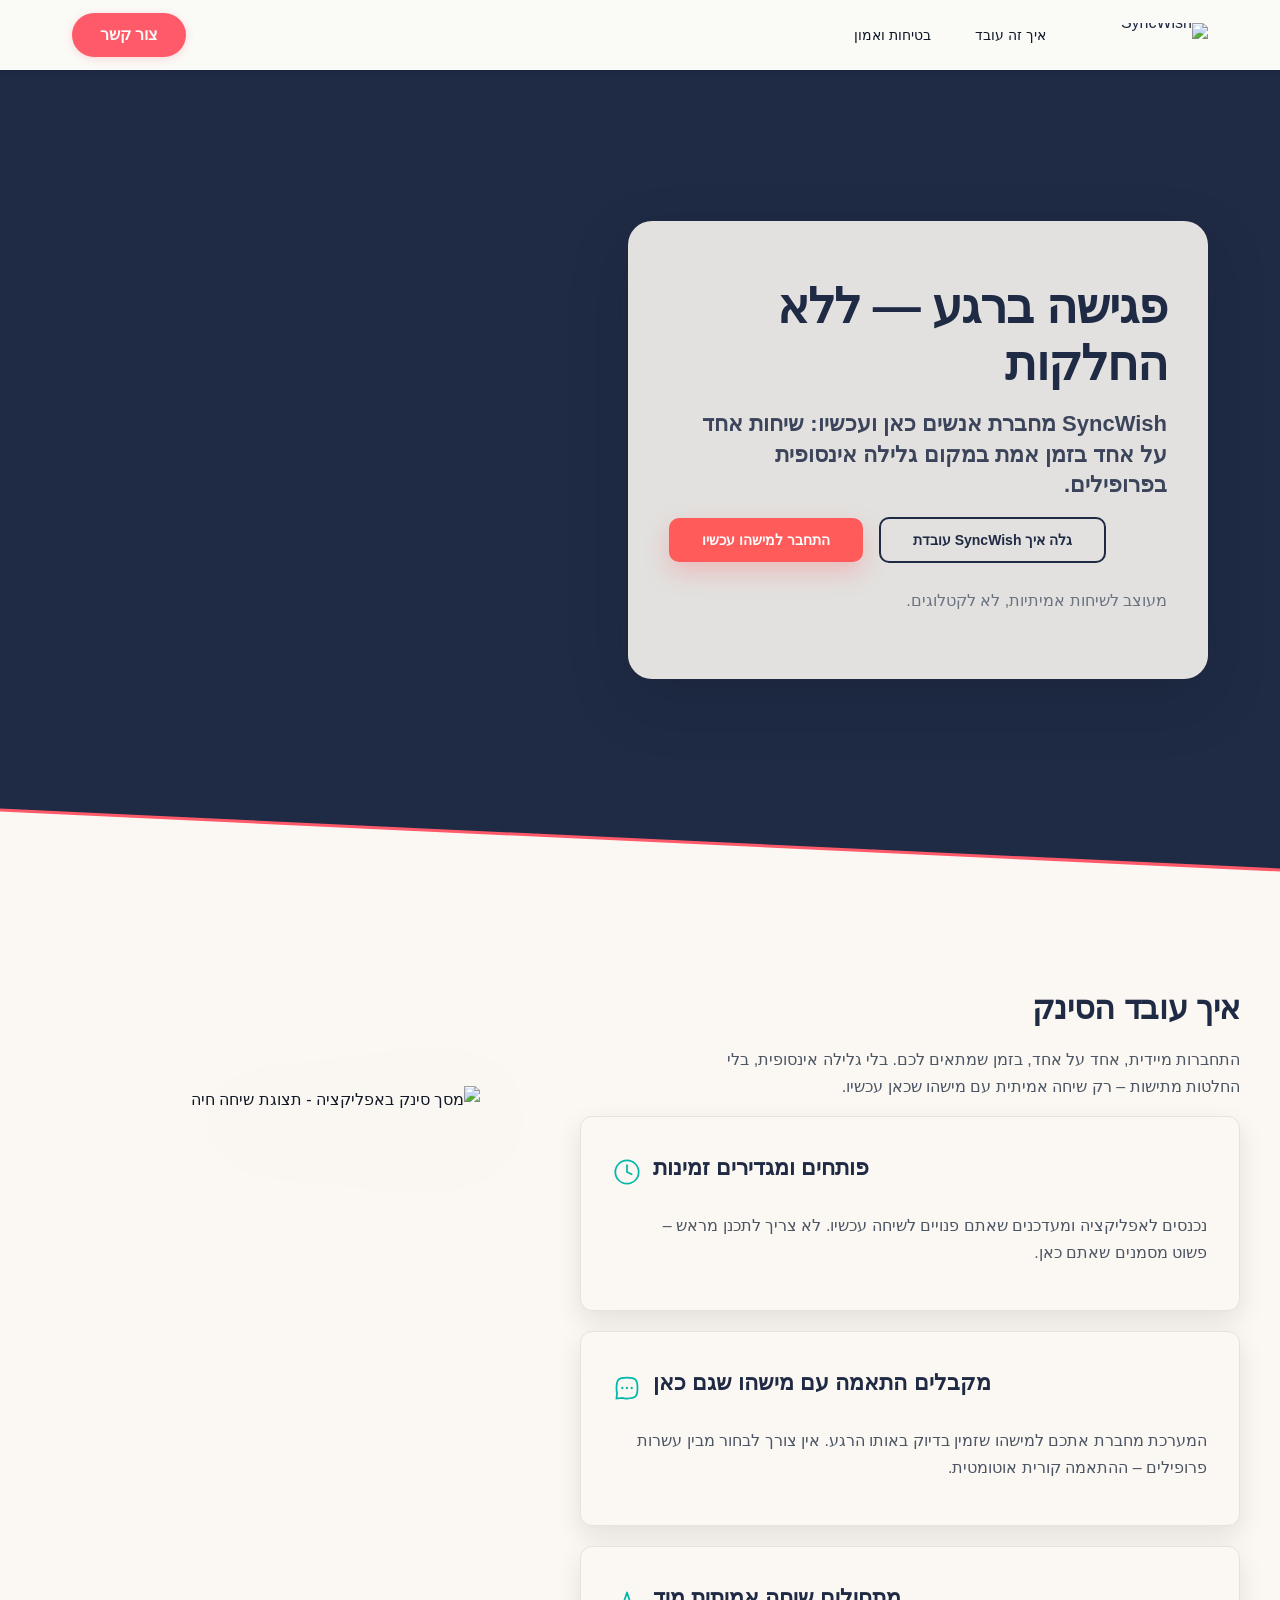
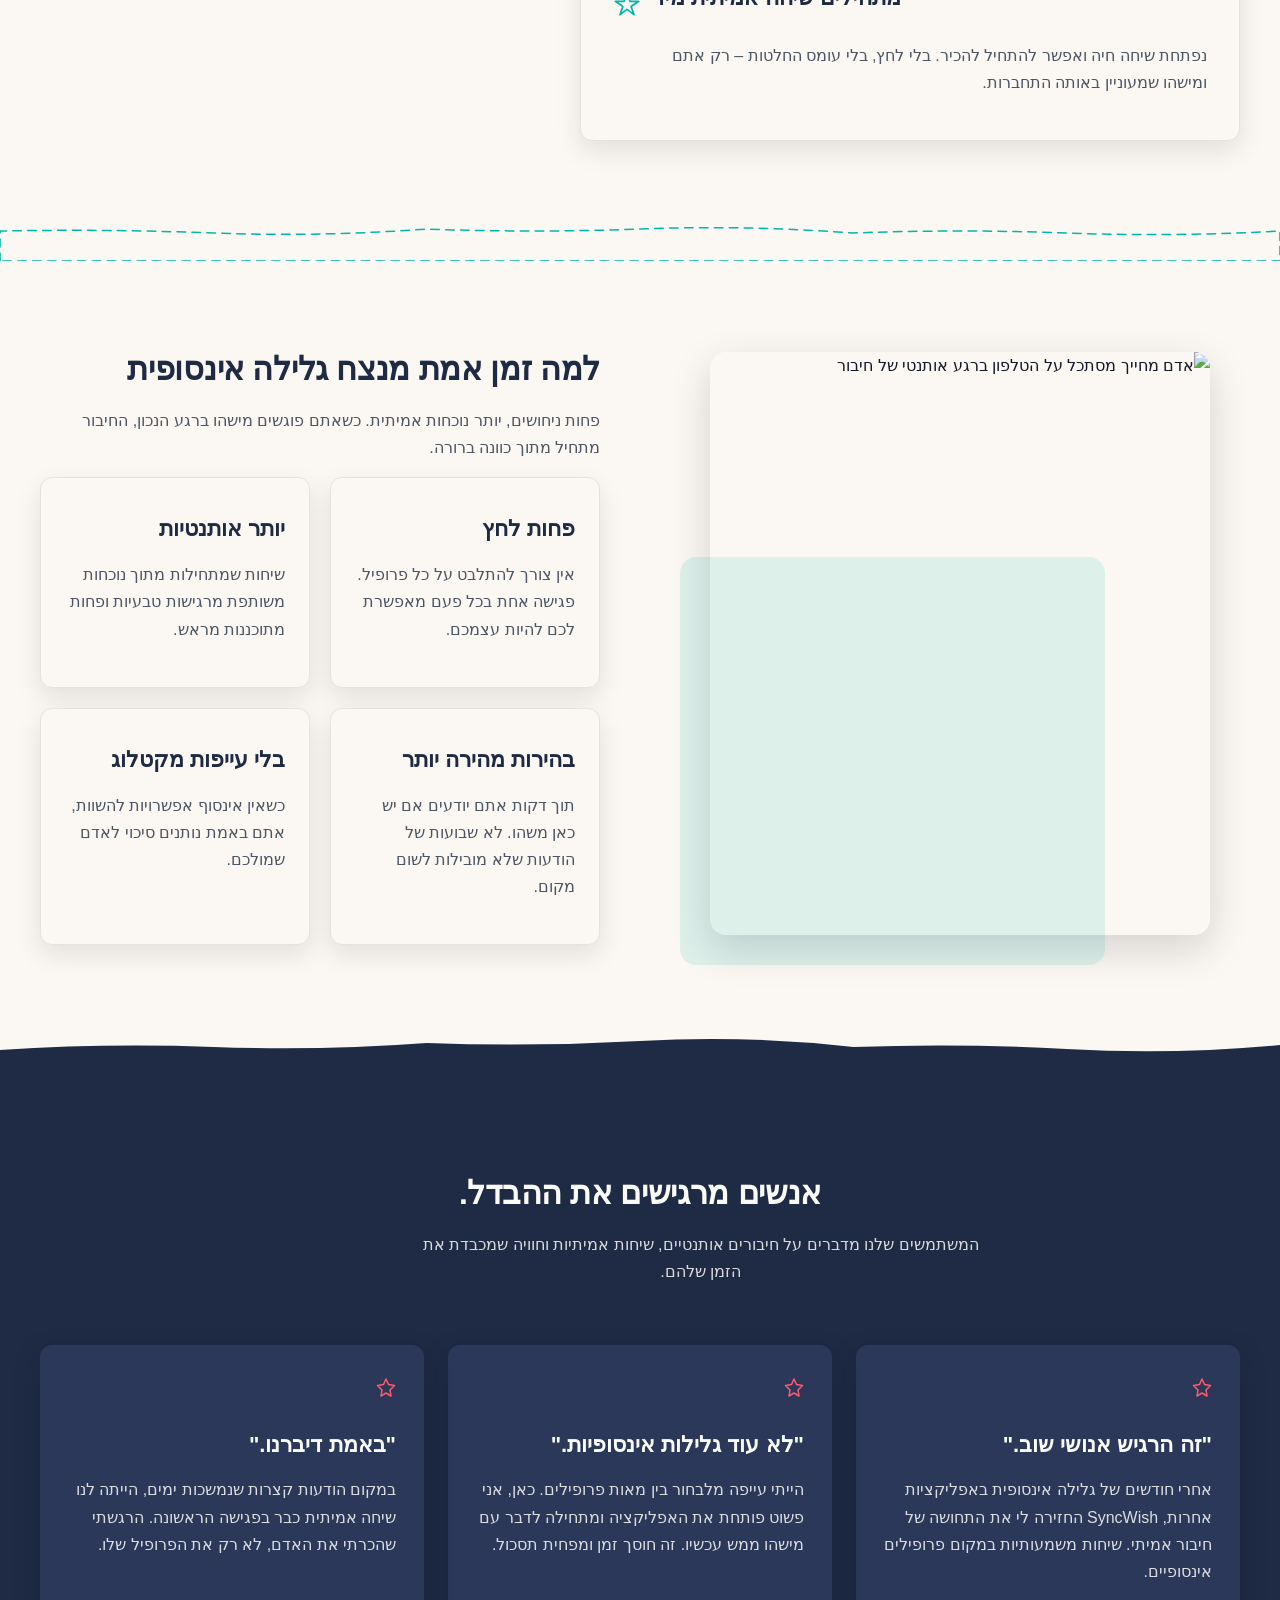
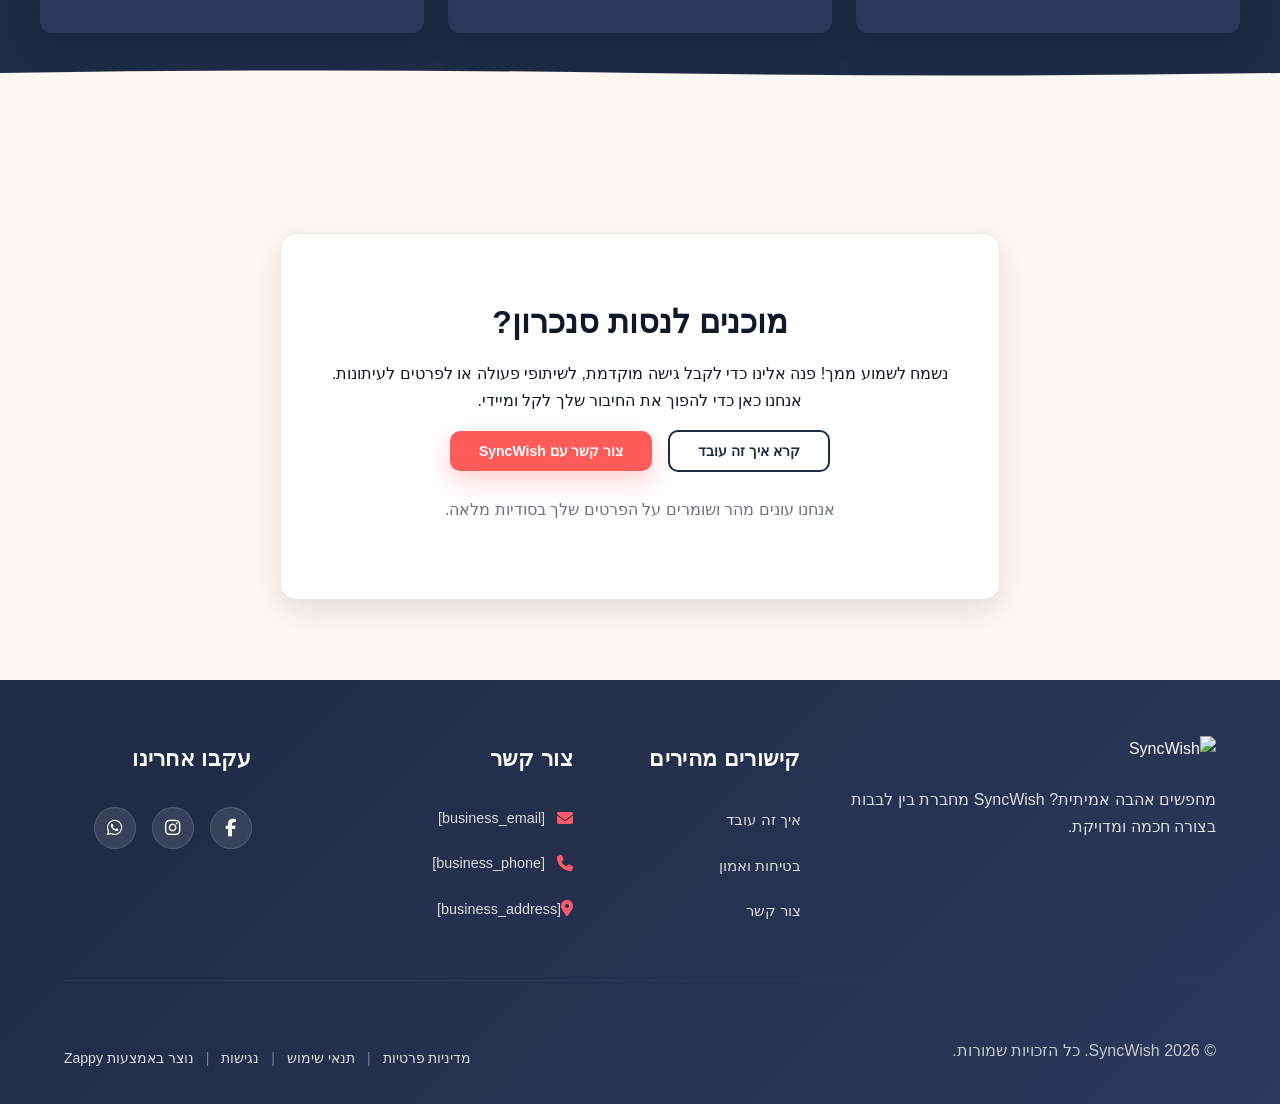
==== public/index.html @ a9da82d5 "Background sync: Progressive GitHub Sync" ====
<!doctype html><html dir="rtl" lang="he"><head><meta charset="UTF-8"><meta content="width=device-width,initial-scale=1" name="viewport"><meta content="index, follow" name="robots"><title>אפליקציית הכרויות לגרושים בישראל — SyncWish</title><meta content="הכרויות אמיתיות בזמן אמת לגרושים והורים יחידניים. התאמות מיידיות ללא גלילה אינסופית. התחילו מסע היכרויות חדש עם SyncWish היום!" name="description"><meta content="אפליקציית הכרויות לגרושים בישראל, הורים יחידניים הכרויות אונליין, אפליקציית היכרויות התאמות בזמן אמת, SyncWish אפליקציה, היכרויות אמיתיות" name="keywords"><script>!function(){"use strict";var t="945e2059-5638-4a60-8b3e-e7f4015b187a",e="https://api.zappy5.com/api/analytics/track",a=18e5,n=2592e6,o=!0,i=!0,r=!0;var s=function(){var e="zappy_visitor_"+t,a=null;try{if(a=localStorage.getItem(e)){var o=JSON.parse(a),i=Date.now();if(i-o.created<n)return o.lastSeen=i,localStorage.setItem(e,JSON.stringify(o)),o.id}}catch(t){console.warn("Zappy Analytics: LocalStorage not available")}var r="zv_"+Date.now()+"_"+Math.random().toString(36).substr(2,9);try{localStorage.setItem(e,JSON.stringify({id:r,created:Date.now(),lastSeen:Date.now()}))}catch(t){}return r}(),c=function(){var e="zappy_session_"+t,n=null;try{if(n=sessionStorage.getItem(e)){var o=JSON.parse(n),i=Date.now();if(i-o.timestamp<a)return o.timestamp=i,sessionStorage.setItem(e,JSON.stringify(o)),o.id}}catch(t){console.warn("Zappy Analytics: SessionStorage not available")}var r="zs_"+Date.now()+"_"+Math.random().toString(36).substr(2,9);try{sessionStorage.setItem(e,JSON.stringify({id:r,timestamp:Date.now()}))}catch(t){}return r}();function l(a,n){n=n||{};var o={website_id:t,event_type:a,page_path:window.location.pathname,referrer:document.referrer||"direct",visitor_id:s,session_id:c,metadata:n};if(navigator.sendBeacon){var i=new Blob([JSON.stringify(o)],{type:"application/json"});navigator.sendBeacon(e,i)}else fetch(e,{method:"POST",headers:{"Content-Type":"application/json"},body:JSON.stringify(o),keepalive:!0}).catch(function(t){console.warn("Zappy Analytics: Failed to track event",t)})}o&&l("pageview",{title:document.title,url:window.location.href}),i&&document.addEventListener("click",function(t){var e=t.target;if("BUTTON"===e.tagName||e.closest("button")){var a="BUTTON"===e.tagName?e:e.closest("button");l("click",{element:"button",text:a.textContent.trim().substring(0,100),id:a.id||null,class:a.className||null})}else if("A"===e.tagName||e.closest("a")){var n="A"===e.tagName?e:e.closest("a");l("navigation",{element:"link",text:n.textContent.trim().substring(0,100),href:n.href,external:n.hostname!==window.location.hostname})}},!0),r&&document.addEventListener("submit",function(t){var e=t.target;l("form_submit",{form_id:e.id||null,form_name:e.name||null,form_action:e.action||null,form_method:e.method||"GET"})},!0);var m=Date.now();window.addEventListener("beforeunload",function(){l("page_unload",{time_on_page:Math.floor((Date.now()-m)/1e3),page_path:window.location.pathname})}),window.zappyAnalytics={track:l,getVisitorId:function(){return s},getSessionId:function(){return c}}}()</script><meta content="אפליקציית הכרויות לגרושים בישראל — SyncWish" property="og:title"><meta content="הכרויות אמיתיות בזמן אמת לגרושים והורים יחידניים. התאמות מיידיות ללא גלילה אינסופית. התחילו מסע היכרויות חדש עם SyncWish היום!" property="og:description"><meta content="website" property="og:type"><meta content="he_IL" property="og:locale"><meta content="summary_large_image" name="twitter:card"><meta content="אפליקציית הכרויות לגרושים בישראל — SyncWish" name="twitter:title"><meta content="הכרויות אמיתיות בזמן אמת לגרושים והורים יחידניים. התאמות מיידיות ללא גלילה אינסופית. התחילו מסע היכרויות חדש עם SyncWish היום!" name="twitter:description"><link href="https://cdnjs.cloudflare.com/ajax/libs/font-awesome/6.4.0/css/all.min.css" rel="stylesheet"><link href="/assets/favicon.ico" rel="icon" type="image/x-icon"><link href="/assets/favicon-16x16.png" rel="icon" type="image/png" sizes="16x16"><link href="/assets/favicon-32x32.png" rel="icon" type="image/png" sizes="32x32"><link href="/assets/favicon-48x48.png" rel="icon" type="image/png" sizes="48x48"><link href="/assets/favicon-192x192.png" rel="icon" type="image/png" sizes="192x192"><link href="/assets/favicon-512x512.png" rel="icon" type="image/png" sizes="512x512"><link href="/assets/apple-touch-icon.png" rel="apple-touch-icon"><link href="https://cdn.jsdelivr.net/npm/vanilla-cookieconsent@3/dist/cookieconsent.css" rel="stylesheet"><script src="https://cdn.jsdelivr.net/npm/vanilla-cookieconsent@3/dist/cookieconsent.umd.js"></script><script src="https://cdn.jsdelivr.net/gh/mickidum/acc_toolbar/acctoolbar/acctoolbar.min.js"></script><link href="/styles.css" rel="stylesheet"><style id="zappy-dropdown-submenu-styles">#navMenu li:has(.sub-menu),.nav-menu li:has(.sub-menu),.navbar li:has(.sub-menu),nav li:has(.sub-menu){position:relative}#navMenu .sub-menu,.nav-menu .sub-menu,.navbar .sub-menu,nav .sub-menu{display:block!important;position:absolute!important;top:100%;left:0;min-width:220px;background:#fff;border-radius:8px;box-shadow:0 8px 25px rgba(0,0,0,.15);padding:8px 0;opacity:0;visibility:hidden;transform:translateY(10px);transition:all .3s ease;z-index:1000;list-style:none;pointer-events:none}#navMenu li:hover>.sub-menu,.nav-menu li:hover>.sub-menu,.navbar li:hover>.sub-menu,nav li:hover>.sub-menu{opacity:1!important;visibility:visible!important;transform:translateY(0)!important;pointer-events:auto!important}.sub-menu li{list-style:none;margin:0;padding:0}.sub-menu a{display:block!important;padding:10px 16px!important;color:var(--text-dark,#333)!important;font-weight:500;text-decoration:none;white-space:nowrap;transition:background-color .2s}.sub-menu a:hover{background-color:#f5f5f5}[dir=rtl] .nav-menu .sub-menu,[dir=rtl] .navbar .sub-menu,[dir=rtl] nav .sub-menu,html[lang=ar] .nav-menu .sub-menu,html[lang=ar] .navbar .sub-menu,html[lang=ar] nav .sub-menu,html[lang=he] .nav-menu .sub-menu,html[lang=he] .navbar .sub-menu,html[lang=he] nav .sub-menu{left:auto!important;right:0!important}.sub-menu:empty,.sub-menu:not(:has(li)),.sub-menu:not(:has(li:not(.zappy-hidden-menu-item))){display:none!important;opacity:0!important;visibility:hidden!important;pointer-events:none!important}li:has(.menu-group-title):hover>.sub-menu{opacity:1!important;visibility:visible!important;transform:translateY(0)!important;pointer-events:auto!important}#navMenu>li>.menu-group-title,.nav-menu>li>.menu-group-title{display:inline-block;padding:.5rem 1rem;cursor:default;user-select:none}@media (max-width:768px){#navMenu .sub-menu,.nav-menu .sub-menu,.navbar .sub-menu,nav .sub-menu{position:static!important;transform:none!important;box-shadow:none!important;background:0 0!important;max-height:0;overflow:hidden;opacity:0;visibility:hidden;transition:max-height .3s ease,opacity .3s ease;padding:0!important;border-radius:0!important}.sub-menu.mobile-expanded{max-height:500px!important;opacity:1!important;visibility:visible!important;padding:8px 0 8px 16px!important}[dir=rtl] .sub-menu.mobile-expanded,html[lang=he] .sub-menu.mobile-expanded{padding:8px 16px 8px 0!important}#navMenu li:hover>.sub-menu,.nav-menu li:hover>.sub-menu,.navbar li:hover>.sub-menu,nav li:hover>.sub-menu{opacity:0;visibility:hidden;pointer-events:none}#navMenu li>.sub-menu.mobile-expanded,.nav-menu li>.sub-menu.mobile-expanded,.navbar li>.sub-menu.mobile-expanded,nav li>.sub-menu.mobile-expanded{opacity:1!important;visibility:visible!important;pointer-events:auto!important}#navMenu li:has(.sub-menu),.nav-menu li:has(.sub-menu),.navbar li:has(.sub-menu),nav li:has(.sub-menu){display:flex!important;flex-wrap:wrap!important;align-items:center!important;position:relative!important;min-height:44px!important}#navMenu li:has(.sub-menu)>a,.nav-menu li:has(.sub-menu)>a,.navbar li:has(.sub-menu)>a,nav li:has(.sub-menu)>a{flex:1!important;min-width:0!important}#navMenu li:has(.sub-menu)>.menu-group-title,.nav-menu li:has(.sub-menu)>.menu-group-title,.navbar li:has(.sub-menu)>.menu-group-title,nav li:has(.sub-menu)>.menu-group-title{flex:1!important;min-width:0!important;padding:0!important;line-height:inherit!important}#navMenu li:has(.sub-menu)>.sub-menu,.nav-menu li:has(.sub-menu)>.sub-menu,.navbar li:has(.sub-menu)>.sub-menu,nav li:has(.sub-menu)>.sub-menu{flex-basis:100%!important;width:100%!important}#navMenu li:has(.sub-menu)>a [class*=arrow],#navMenu li:has(.sub-menu)>a [class*=chevron],.nav-menu li:has(.sub-menu)>a .fa-angle-down,.nav-menu li:has(.sub-menu)>a .fa-chevron-down,.nav-menu li:has(.sub-menu)>a [class*=arrow],.nav-menu li:has(.sub-menu)>a [class*=chevron],nav li:has(.sub-menu)>a [class*=arrow],nav li:has(.sub-menu)>a [class*=chevron]{display:none!important;visibility:hidden!important}.mobile-submenu-toggle{display:flex!important;align-items:center!important;justify-content:center!important;width:44px!important;height:auto!important;background:0 0!important;border:none!important;cursor:pointer!important;color:var(--text-dark)!important;position:static!important;flex-shrink:0!important;align-self:stretch!important;z-index:2!important;padding:0!important;margin:0!important}.mobile-submenu-toggle::after{content:''!important;width:0!important;height:0!important;border-left:6px solid transparent!important;border-right:6px solid transparent!important;border-top:7px solid currentColor!important;transition:transform .3s ease!important}.mobile-submenu-toggle.expanded::after{transform:rotate(180deg)!important}.sub-menu a{padding:10px 0!important;display:block!important;color:var(--text-dark)!important}.navbar .sub-menu li a,.zappy-products-dropdown .sub-menu a,nav.navbar .sub-menu li a{color:var(--text-dark)!important}}@media (min-width:769px){.mobile-submenu-toggle{display:none!important}}</style><style id="mobile-lang-menu-deployed-css">@media (max-width:768px){.lang-switcher,.nav-container .lang-switcher,.nav-cta-container .lang-switcher,.nav-ecommerce-icons .lang-switcher,.nav-icons-left .lang-switcher,.navbar .lang-switcher,.navbar .nav-cta-container .lang-switcher{display:none!important}.mobile-lang-menu{width:100%;border-top:1px solid rgba(128,128,128,.2);padding:8px 0 0 0;margin-top:8px}.mobile-lang-toggle{display:flex!important;align-items:center;justify-content:space-between;width:100%;padding:12px 16px;background:0 0;border:none;cursor:pointer;font-size:15px;color:inherit;font-family:inherit}.mobile-lang-toggle::after{content:'';display:inline-block;width:8px;height:8px;border-right:2px solid currentColor;border-bottom:2px solid currentColor;transform:rotate(45deg);transition:transform .3s ease;margin-left:8px}.mobile-lang-toggle.expanded::after{transform:rotate(-135deg)}.mobile-lang-options{max-height:0;overflow:hidden;transition:max-height .3s ease}.mobile-lang-options.expanded{max-height:300px}.mobile-lang-option{display:flex!important;align-items:center;gap:10px;padding:10px 24px;text-decoration:none;color:inherit;font-size:14px;font-family:inherit}.mobile-lang-option:hover{background:rgba(128,128,128,.1)}.mobile-lang-option.active{font-weight:600;opacity:.7;pointer-events:none}.mobile-lang-option img{width:20px;height:20px;border-radius:50%}}@media (min-width:769px){.mobile-lang-menu{display:none!important}}</style><style id="zappy-widget-visibility">#mic-access-tool-box,#mic-access-tool-general-button,#mic-init-access-tool #mic-access-tool-box,#mic-init-access-tool #mic-access-tool-general-button,#mic-init-access-tool .mic-access-tool-general-button,._access-icon,._access-menu,.mic-access-tool-box,.mic-access-tool-general-button,div[id*=mic-access-tool-box]{display:none!important;visibility:hidden!important;opacity:0!important;pointer-events:none!important}</style></head><body><nav class="navbar" dir="rtl"><button aria-label="Menu" class="mobile-toggle" id="mobileToggle"><svg viewbox="0 0 24 24" fill="none" height="24" width="24" class="hamburger-icon"><path d="M3 12h18M3 6h18M3 18h18" stroke="currentColor" stroke-width="2" stroke-linecap="round"></path></svg><svg viewbox="0 0 24 24" fill="none" height="24" width="24" class="close-icon" style="display:none"><path d="M18 6L6 18M6 6l12 12" stroke="currentColor" stroke-width="2" stroke-linecap="round"></path></svg></button><button aria-label="Call" class="phone-header-btn" data-phone="[business_phone]"><svg viewbox="0 0 24 24" fill="currentColor" height="20" width="20"><path d="M22 16.92v3a2 2 0 0 1-2.18 2 19.79 19.79 0 0 1-8.63-3.07 19.5 19.5 0 0 1-6-6 19.79 19.79 0 0 1-3.07-8.67A2 2 0 0 1 4.11 2h3a2 2 0 0 1 2 1.72 12.84 12.84 0 0 0 .7 2.81 2 2 0 0 1-.45 2.11L8.09 9.91a16 16 0 0 0 6 6l1.27-1.27a2 2 0 0 1 2.11-.45 12.84 12.84 0 0 0 2.81.7A2 2 0 0 1 22 16.92z"></path></svg></button><div class="nav-container"><div class="nav-right-group"><div class="nav-brand"><a href="/" class="logo-link"><img alt="SyncWish" src="/assets/business-logo.webp" class="logo"></a></div><ul class="nav-menu" id="navMenu"><li><a href="/how-it-works">איך זה עובד</a></li><li><a href="/safety">בטיחות ואמון</a></li></ul></div><div class="nav-cta-container"><a href="/contact" class="nav-cta-btn">צור קשר</a></div></div></nav><script>window.addEventListener("load",function(){const e=document.querySelector(".navbar, nav, header");if(!e)return void console.log("[Navbar] Navbar element not found");let t=document.getElementById("mobileToggle")||document.querySelector(".mobile-toggle")||document.querySelector(".hamburger")||document.querySelector(".hamburger-menu")||document.querySelector(".menu-toggle")||document.querySelector(".burger-menu")||document.querySelector('[aria-label="Menu"]')||document.querySelector('[aria-label="תפריט"]');const o=document.querySelector(".phone-header-btn"),n=window.getComputedStyle(e);let r=n.backgroundColor;if(console.log("[Navbar] Initial navbar background:",r),"transparent"===r||"rgba(0, 0, 0, 0)"===r||r.startsWith("rgba")&&r.includes(", 0)")){const e=n.backgroundImage;if(e&&"none"!==e)console.log("[Navbar] Navbar has background image/gradient, using dark text"),r="rgb(240, 240, 240)";else{const e=window.getComputedStyle(document.body).backgroundColor;console.log("[Navbar] Navbar transparent, using body background:",e),r=e}}const i=r.match(/\d+/g);if(i&&i.length>=3){const e=(.299*parseInt(i[0])+.587*parseInt(i[1])+.114*parseInt(i[2]))/255;console.log("[Navbar] Mobile button colors preserved from Claude CSS (luminance:",e.toFixed(2)+")");const n=document.createElement("style");n.id="zappy-mobile-nav-fix";document.documentElement.lang;document.documentElement.dir,n.textContent='\n        /* Hide mobile buttons on desktop, show only on mobile */\n        @media (min-width: 769px) {\n          .mobile-toggle,\n          .phone-header-btn {\n            display: none !important;\n          }\n        }\n        \n        /* Show and position mobile buttons correctly on mobile */\n        @media (max-width: 768px) {\n          .mobile-toggle,\n          .phone-header-btn {\n            position: absolute !important;\n            top: 50% !important;\n            transform: translateY(-50%) !important;\n            z-index: 1001 !important;\n            display: flex !important;\n            align-items: center !important;\n            justify-content: center !important;\n            width: 36px !important;\n            height: 36px !important;\n            border-radius: 50% !important;\n            border: none !important;\n            cursor: pointer !important;\n            padding: 6px !important;\n            background: none !important;\n            color: var(--nav-text, var(--text-dark)) !important;\n          }\n          \n          /* LTR positioning (default): hamburger LEFT, phone RIGHT */\n          html:not([dir="rtl"]):not([lang="he"]):not([lang="ar"]) .mobile-toggle,\n          html[dir="ltr"] .mobile-toggle {\n            left: 12px !important;\n            right: auto !important;\n          }\n          html:not([dir="rtl"]):not([lang="he"]):not([lang="ar"]) .phone-header-btn,\n          html[dir="ltr"] .phone-header-btn {\n            right: 12px !important;\n            left: auto !important;\n          }\n          \n          /* RTL positioning: hamburger RIGHT, phone LEFT */\n          html[dir="rtl"] .mobile-toggle,\n          html[lang="he"] .mobile-toggle,\n          html[lang="ar"] .mobile-toggle {\n            right: 12px !important;\n            left: auto !important;\n          }\n          html[dir="rtl"] .phone-header-btn,\n          html[lang="he"] .phone-header-btn,\n          html[lang="ar"] .phone-header-btn {\n            left: 12px !important;\n            right: auto !important;\n          }\n          \n          /* CRITICAL: Ensure nav-container has min-height on mobile */\n          /* All children are positioned absolutely/fixed on mobile, so height:auto collapses to 0 */\n          .nav-container {\n            min-height: 70px !important;\n            position: relative !important;\n          }\n          \n          /* Ensure SVG icons are properly sized and inherit color */\n          .mobile-toggle svg,\n          .phone-header-btn svg {\n            width: 24px !important;\n            height: 24px !important;\n            /* Don\'t force display - let JavaScript control hamburger/close toggle */\n          }\n          \n          /* Reset nav-cta-container on mobile - remove desktop box-shadow/padding */\n          /* that creates a visible ghost box when CTA button is hidden */\n          .nav-cta-container {\n            box-shadow: none !important;\n            padding: 0 !important;\n          }\n          \n          /* Hide nav-cta-container entirely on mobile when there\'s no lang-switcher */\n          /* (only the CTA button is inside, and it\'s hidden on mobile) */\n          .nav-cta-container:not(:has(.lang-switcher)) {\n            display: none !important;\n          }\n          \n          /* CRITICAL: Prevent hero image fade gradient from bleeding over headline text */\n          /* The .image-fade-gradient has bottom: -30px (extends below parent) */\n          /* On mobile stacked layout, this overlaps the h1 text below the image */\n          .hero-image-column {\n            overflow: hidden !important;\n          }\n          .image-fade-gradient {\n            bottom: 0 !important;\n          }\n          \n          /* Hide desktop language switcher on mobile - hamburger menu handles it */\n          /* High specificity to override stored CSS */\n          .lang-switcher,\n          .nav-cta-container .lang-switcher,\n          .nav-container .lang-switcher,\n          .navbar .lang-switcher,\n          .navbar .nav-cta-container .lang-switcher {\n            display: none !important;\n          }\n        }\n      ';const r=document.getElementById("zappy-mobile-nav-fix");r&&r.remove(),document.head.appendChild(n),console.log("[Navbar] Critical CSS injected for mobile nav positioning");const l=window.innerWidth<=768;if(t){const e=t.querySelector(".hamburger-icon"),o=t.querySelector(".close-icon");e&&(e.style.setProperty("width","24px","important"),e.style.setProperty("height","24px","important"),e.style.setProperty("display","block","important")),o&&(o.style.setProperty("width","24px","important"),o.style.setProperty("height","24px","important"),o.style.setProperty("display","none","important")),l?(t.style.setProperty("position","absolute","important"),t.style.setProperty("top","50%","important"),t.style.setProperty("transform","translateY(-50%)","important"),t.style.setProperty("z-index","1001","important"),t.style.removeProperty("left"),t.style.removeProperty("right"),console.log("[Navbar] Mobile toggle positioning applied (mobile viewport)")):(t.style.removeProperty("position"),t.style.removeProperty("top"),t.style.removeProperty("transform"),t.style.removeProperty("z-index"),t.style.removeProperty("left"),t.style.removeProperty("right"),console.log("[Navbar] Desktop viewport - cleared mobile toggle inline positioning"))}if(o){const e=o.querySelector("svg");e&&(e.style.width="24px",e.style.height="24px",e.setAttribute("width","24"),e.setAttribute("height","24")),l?(o.style.setProperty("position","absolute","important"),o.style.setProperty("top","50%","important"),o.style.setProperty("transform","translateY(-50%)","important"),o.style.setProperty("z-index","1001","important"),o.style.removeProperty("left"),o.style.removeProperty("right"),console.log("[Navbar] Phone button positioning applied (mobile viewport)")):(o.style.removeProperty("position"),o.style.removeProperty("top"),o.style.removeProperty("transform"),o.style.removeProperty("z-index"),o.style.removeProperty("left"),o.style.removeProperty("right"),console.log("[Navbar] Desktop viewport - cleared phone button inline positioning"))}}else console.log("[Navbar] Could not parse background color:",r);t=document.getElementById("mobileToggle")||document.querySelector(".mobile-toggle")||document.querySelector(".hamburger")||document.querySelector(".hamburger-menu")||document.querySelector(".menu-toggle")||document.querySelector(".burger-menu")||document.querySelector('[aria-label="Menu"]')||document.querySelector('[aria-label="תפריט"]');const l=document.getElementById("navMenu")||document.querySelector(".nav-menu")||document.querySelector(".nav-links")||document.querySelector("nav ul:not(.submenu)");if(!t||!l)return void console.log("[Navbar] Mobile toggle or menu not found:",{toggle:!!t,menu:!!l});l.id||(l.id="navMenu"),console.log("[Navbar] Initializing mobile menu...");const a=t.cloneNode(!0);t.parentNode.replaceChild(a,t),a.addEventListener("click",function(e){e.preventDefault(),e.stopPropagation();const t=this.querySelector(".hamburger-icon"),o=this.querySelector(".close-icon");l.classList.contains("active")?(l.classList.remove("active"),t&&t.style.setProperty("display","block","important"),o&&o.style.setProperty("display","none","important"),document.body.style.overflow="",console.log("[Navbar] Menu closed")):(l.classList.add("active"),t&&t.style.setProperty("display","none","important"),o&&o.style.setProperty("display","block","important"),document.body.style.overflow="hidden",console.log("[Navbar] Menu opened"))}),l.querySelectorAll("a").forEach(function(e){e.addEventListener("click",function(){if("#"===this.getAttribute("href"))return;const e=a.querySelector(".hamburger-icon"),t=a.querySelector(".close-icon");l.classList.remove("active"),e&&e.style.setProperty("display","block","important"),t&&t.style.setProperty("display","none","important"),document.body.style.overflow="",console.log("[Navbar] Menu closed (link clicked)")})});var s=l.querySelectorAll(".dropdown-toggle");s.forEach(function(e){e.addEventListener("click",function(e){e.preventDefault(),e.stopPropagation();var t=this.closest(".nav-dropdown");t&&(t.parentNode.querySelectorAll(".nav-dropdown.open").forEach(function(e){e!==t&&e.classList.remove("open")}),t.classList.toggle("open"),console.log("[Navbar] Dropdown toggled:",t.classList.contains("open")?"open":"closed"))})}),document.addEventListener("click",function(e){e.target.closest(".nav-dropdown")||document.querySelectorAll(".nav-dropdown.open").forEach(function(e){e.classList.remove("open")})}),console.log("[Navbar] Dropdown handlers initialized for "+s.length+" dropdowns"),o&&o.addEventListener("click",function(){const e=document.querySelectorAll('a[href^="tel:"]'),t=e.length>0?e[0].getAttribute("href").replace("tel:",""):"[business_phone]";window.location.href="tel:"+t,console.log("[Navbar] Phone button clicked")}),console.log("[Navbar] Mobile menu initialized successfully");const p=function(){const e=document.querySelector(".whatsapp-float");e&&(window.innerWidth>=769?(e.style.setProperty("display","none","important"),e.style.setProperty("visibility","hidden","important"),e.style.setProperty("opacity","0","important"),e.style.setProperty("pointer-events","none","important"),console.log("[WhatsApp] Button hidden on desktop")):(e.style.removeProperty("display"),e.style.removeProperty("visibility"),e.style.removeProperty("opacity"),e.style.removeProperty("pointer-events"),console.log("[WhatsApp] Button visible on mobile")))};let c;p(),window.addEventListener("resize",function(){clearTimeout(c),c=setTimeout(p,100)})})</script><main><section class="index-hero-section" data-layout-spec="בית-hero" data-hero-type="fullscreen-card"><img alt="שני אנשים משוחחים בצורה אותנטית" src="/assets/site-index-hero-bg.webp" class="hero-bg-image" data-context="Authentic moment of two people having a genuine, warm conversation in a modern café setting, natural lighting, candid expressions showing real connection and engagement, soft focus background, warm color tones, professional lifestyle photography for a dating app that emphasizes real-time authentic interactions" data-hero-bg="true" data-placeholder="index-hero-bg" height="1080" width="1920"><div class="hero-scrim" aria-hidden="true"></div><div class="hero-content-wrapper"><div class="hero-card"><h1>פגישה ברגע — ללא החלקות</h1><h3>SyncWish מחברת אנשים כאן ועכשיו: שיחות אחד על אחד בזמן אמת במקום גלילה אינסופית בפרופילים.</h3><div class="hero-cta-row"><a href="/contact" class="btn-primary">התחבר למישהו עכשיו</a><a href="/how-it-works" class="btn-secondary">גלה איך SyncWish עובדת</a></div><p class="hero-reassurance">מעוצב לשיחות אמיתיות, לא לקטלוגים.</p></div></div><div class="index-hero-divider-wrapper"><svg viewbox="0 0 1200 120" xmlns="http://www.w3.org/2000/svg" aria-hidden="true" data-no-icon-edit="true" preserveaspectratio="none"><path d="M0,120 L0,30 L1200,90 L1200,120 Z" fill="#FBF7F2"></path><line stroke="#FF5A6A" stroke-linecap="round" stroke-width="3" x1="0" x2="1200" y1="30" y2="90"></line></svg></div></section><section class="index-process-section" data-layout-spec="בית-process"><div class="index-process-container"><div class="index-process-content"><div class="index-process-text-col"><h2>איך עובד הסינק</h2><p class="index-process-intro">התחברות מיידית, אחד על אחד, בזמן שמתאים לכם. בלי גלילה אינסופית, בלי החלטות מתישות – רק שיחה אמיתית עם מישהו שכאן עכשיו.</p><div class="index-process-steps"><div class="index-process-step-card"><div class="index-process-step-header"><svg viewbox="0 0 24 24" xmlns="http://www.w3.org/2000/svg" data-element-type="icon" data-icon-type="svg" fill="none" height="28" width="28" class="index-process-step-icon"><circle cx="12" cy="12" r="10" stroke="currentColor" stroke-width="1.5"></circle><path d="M12 6v6l4 2" stroke="currentColor" stroke-width="1.5" stroke-linecap="round"></path></svg><h3>פותחים ומגדירים זמינות</h3></div><p>נכנסים לאפליקציה ומעדכנים שאתם פנויים לשיחה עכשיו. לא צריך לתכנן מראש – פשוט מסמנים שאתם כאן.</p></div><div class="index-process-step-card"><div class="index-process-step-header"><svg viewbox="0 0 24 24" xmlns="http://www.w3.org/2000/svg" data-element-type="icon" data-icon-type="svg" fill="none" height="28" width="28" class="index-process-step-icon"><path d="M8 12h.01M12 12h.01M16 12h.01" stroke="currentColor" stroke-width="2" stroke-linecap="round"></path><path d="M3 12c0-7.412 1.588-9 9-9s9 1.588 9 9-1.588 9-9 9c-1.933 0-3.291-.193-4.25-.5L3 21l.5-4.75C3.193 15.291 3 13.933 3 12z" stroke="currentColor" stroke-width="1.5"></path></svg><h3>מקבלים התאמה עם מישהו שגם כאן</h3></div><p>המערכת מחברת אתכם למישהו שזמין בדיוק באותו הרגע. אין צורך לבחור מבין עשרות פרופילים – ההתאמה קורית אוטומטית.</p></div><div class="index-process-step-card"><div class="index-process-step-header"><svg viewbox="0 0 24 24" xmlns="http://www.w3.org/2000/svg" data-element-type="icon" data-icon-type="svg" fill="none" height="28" width="28" class="index-process-step-icon"><path d="M12 3l2.5 7.5H22l-6.5 4.5L18 22l-6-4.5L6 22l2.5-7-6.5-4.5h7.5L12 3z" stroke="currentColor" stroke-width="1.5" stroke-linejoin="round"></path></svg><h3>מתחילים שיחה אמיתית מיד</h3></div><p>נפתחת שיחה חיה ואפשר להתחיל להכיר. בלי לחץ, בלי עומס החלטות – רק אתם ומישהו שמעוניין באותה התחברות.</p></div></div></div><div class="index-process-image-col"><img alt="מסך סינק באפליקציה - תצוגת שיחה חיה" src="/assets/site-index-process-device-mockup.webp" data-context="Clean mobile device mockup (iPhone or modern smartphone) displaying a dating app sync screen. The screen shows a single live conversation preview card with a profile photo, name, presence indicator (small teal dot showing online status), and a prominent coral/pink Start now call-to-action button. The UI is minimal and friendly with soft rounded corners, light cream background, and clear typography. The device is shown at a slight angle with subtle shadow, floating on a clean background. Modern, trustworthy, effortless design aesthetic." data-placeholder="index-process-device-mockup" height="600" width="480"></div></div></div><div class="index-process-divider-wrapper"><svg viewbox="0 0 1200 60" xmlns="http://www.w3.org/2000/svg" aria-hidden="true" data-no-icon-edit="true" preserveaspectratio="none"><path d="M0,60 L0,30 Q100,28 200,32 T400,28 Q500,32 600,28 T800,32 Q900,28 1000,32 T1200,30 L1200,60 Z" stroke="var(--secondary)" stroke-width="1.5" stroke-linecap="round" fill="#FBF7F2" stroke-dasharray="8,6"></path></svg></div></section><section class="index-benefits-section" data-layout-spec="בית-benefits"><div class="index-benefits-container"><div class="index-benefits-grid"><div class="index-benefits-imagery"><div class="index-benefits-photo-wrapper"><div class="index-benefits-backplate"></div><img alt="אדם מחייך מסתכל על הטלפון ברגע אותנטי של חיבור" src="/assets/site-index-benefits-image-1.webp" data-context="Natural light portrait of a smiling person in their late 20s or early 30s looking at their phone with genuine happiness and warmth, shallow depth of field, soft natural lighting from window, casual comfortable setting suggesting authentic moment of connection, bright and optimistic mood for dating app" data-placeholder="index-benefits-image-1" height="700" width="600"></div></div><div class="index-benefits-content"><h2>למה זמן אמת מנצח גלילה אינסופית</h2><p class="index-benefits-intro">פחות ניחושים, יותר נוכחות אמיתית. כשאתם פוגשים מישהו ברגע הנכון, החיבור מתחיל מתוך כוונה ברורה.</p><div class="index-benefits-cards"><div class="index-benefits-card"><h3>פחות לחץ</h3><p>אין צורך להתלבט על כל פרופיל. פגישה אחת בכל פעם מאפשרת לכם להיות עצמכם.</p></div><div class="index-benefits-card"><h3>יותר אותנטיות</h3><p>שיחות שמתחילות מתוך נוכחות משותפת מרגישות טבעיות ופחות מתוכננות מראש.</p></div><div class="index-benefits-card"><h3>בהירות מהירה יותר</h3><p>תוך דקות אתם יודעים אם יש כאן משהו. לא שבועות של הודעות שלא מובילות לשום מקום.</p></div><div class="index-benefits-card"><h3>בלי עייפות מקטלוג</h3><p>כשאין אינסוף אפשרויות להשוות, אתם באמת נותנים סיכוי לאדם שמולכם.</p></div></div></div></div></div><div class="index-benefits-divider-wrapper"><svg viewbox="0 0 1200 80" xmlns="http://www.w3.org/2000/svg" aria-hidden="true" data-no-icon-edit="true" preserveaspectratio="none"><path d="M0,80 L0,45 Q100,38 200,42 T400,38 Q500,42 600,36 T800,42 Q900,38 1000,44 T1200,40 L1200,80 Z" fill="var(--bg-dark)"></path></svg></div></section><section class="index-testimonials-section" data-layout-spec="בית-testimonials"><div class="index-testimonials-container"><div class="index-testimonials-header"><h2>אנשים מרגישים את ההבדל.</h2><p>המשתמשים שלנו מדברים על חיבורים אותנטיים, שיחות אמיתיות וחוויה שמכבדת את הזמן שלהם.</p></div><div class="index-testimonials-grid"><div class="index-testimonial-card"><div class="index-testimonial-icon"><svg viewbox="0 0 20 20" xmlns="http://www.w3.org/2000/svg" data-element-type="icon" data-icon-type="svg" fill="none" height="20" width="20"><path d="M10 2L12.5 7.5L18.5 8.5L14 13L15 19L10 16L5 19L6 13L1.5 8.5L7.5 7.5L10 2Z" stroke="currentColor" stroke-width="1.5" stroke-linecap="round" fill="none" stroke-linejoin="round"></path></svg></div><h3>"זה הרגיש אנושי שוב."</h3><p>אחרי חודשים של גלילה אינסופית באפליקציות אחרות, SyncWish החזירה לי את התחושה של חיבור אמיתי. שיחות משמעותיות במקום פרופילים אינסופיים.</p></div><div class="index-testimonial-card"><div class="index-testimonial-icon"><svg viewbox="0 0 20 20" xmlns="http://www.w3.org/2000/svg" data-element-type="icon" data-icon-type="svg" fill="none" height="20" width="20"><path d="M10 2L12.5 7.5L18.5 8.5L14 13L15 19L10 16L5 19L6 13L1.5 8.5L7.5 7.5L10 2Z" stroke="currentColor" stroke-width="1.5" stroke-linecap="round" fill="none" stroke-linejoin="round"></path></svg></div><h3>"לא עוד גלילות אינסופיות."</h3><p>הייתי עייפה מלבחור בין מאות פרופילים. כאן, אני פשוט פותחת את האפליקציה ומתחילה לדבר עם מישהו ממש עכשיו. זה חוסך זמן ומפחית תסכול.</p></div><div class="index-testimonial-card"><div class="index-testimonial-icon"><svg viewbox="0 0 20 20" xmlns="http://www.w3.org/2000/svg" data-element-type="icon" data-icon-type="svg" fill="none" height="20" width="20"><path d="M10 2L12.5 7.5L18.5 8.5L14 13L15 19L10 16L5 19L6 13L1.5 8.5L7.5 7.5L10 2Z" stroke="currentColor" stroke-width="1.5" stroke-linecap="round" fill="none" stroke-linejoin="round"></path></svg></div><h3>"באמת דיברנו."</h3><p>במקום הודעות קצרות שנמשכות ימים, הייתה לנו שיחה אמיתית כבר בפגישה הראשונה. הרגשתי שהכרתי את האדם, לא רק את הפרופיל שלו.</p></div></div></div><div class="index-testimonials-divider-wrapper"><svg viewbox="0 0 1200 100" xmlns="http://www.w3.org/2000/svg" aria-hidden="true" data-no-icon-edit="true" preserveaspectratio="none"><defs><linearGradient id="testimonials-gradient" x1="0%" x2="0%" y1="0%" y2="100%"><stop offset="0%" style="stop-color:#1F2A44;stop-opacity:1"></stop><stop offset="100%" style="stop-color:#FBF7F2;stop-opacity:1"></stop></linearGradient></defs><path d="M0,100 L0,20 Q300,15 600,20 T1200,20 L1200,100 Z" fill="#FBF7F2"></path></svg></div></section><section class="index-cta-section" data-layout-spec="בית-cta"><div class="index-cta-container"><div class="index-cta-card"><h2 class="index-cta-title">מוכנים לנסות סנכרון?</h2><p class="index-cta-description">נשמח לשמוע ממך! פנה אלינו כדי לקבל גישה מוקדמת, לשיתופי פעולה או לפרטים לעיתונות. אנחנו כאן כדי להפוך את החיבור שלך לקל ומיידי.</p><div class="index-cta-buttons"><a href="/contact" class="index-cta-btn-primary">צור קשר עם SyncWish</a><a href="/how-it-works" class="index-cta-btn-secondary">קרא איך זה עובד</a></div><p class="index-cta-reassurance">אנחנו עונים מהר ושומרים על הפרטים שלך בסודיות מלאה.</p></div></div></section></main><footer class="site-footer"><div class="footer-container"><div class="footer-top"><div class="footer-column footer-about"><img alt="SyncWish" src="/assets/business-logo.webp" class="logo"><p class="footer-tagline">מחפשים אהבה אמיתית? SyncWish מחברת בין לבבות בצורה חכמה ומדויקת.</p></div><div class="footer-column footer-links"><h3 class="footer-heading">קישורים מהירים</h3><ul class="footer-nav"><li><a href="/how-it-works">איך זה עובד</a></li><li><a href="/safety">בטיחות ואמון</a></li><li><a href="/contact">צור קשר</a></li></ul></div><div class="footer-column footer-contact"><h3 class="footer-heading">צור קשר</h3><ul class="contact-list"><li><i class="fas fa-envelope"></i><a href="mailto:[business_email]">[business_email]</a></li><li><i class="fas fa-phone"></i><a href="tel:[business_phone]">[business_phone]</a></li><li><a href="/"><i class="fas fa-map-marker-alt"></i><span>[business_address]</span></a></li></ul></div><div class="footer-column footer-social"><h3 class="footer-heading">עקבו אחרינו</h3><div class="social-links"><a href="[facebook_handle]" aria-label="Facebook"><i class="fab fa-facebook-f"></i></a><a href="[instagram_handle]" aria-label="Instagram"><i class="fab fa-instagram"></i></a><a href="[whatsapp_handle]" aria-label="WhatsApp"><i class="fab fa-whatsapp"></i></a></div></div></div><div class="footer-bottom"><div class="footer-bottom-content"><p class="copyright">© 2026 SyncWish. כל הזכויות שמורות.</p><div class="footer-bottom-links"><a href="/privacy">מדיניות פרטיות</a><span class="separator">|</span><a href="/terms">תנאי שימוש</a><span class="separator">|</span><a href="/accessibility">נגישות</a><span class="separator">|</span><a href="https://zappy5.com" class="zappy-attribution" target="_blank">נוצר באמצעות Zappy</a></div></div></div></div></footer><a href="https://wa.me/[whatsapp_handle]" class="whatsapp-float" aria-label="WhatsApp"><i class="fab fa-whatsapp"></i></a><div data-integration="accessibility:toolbar"></div><script src="/script.js"></script><script id="zappy-mobile-submenu-script">!function(){function e(){if(window.innerWidth>768)return document.querySelectorAll(".mobile-submenu-toggle").forEach(function(e){e.remove()}),void document.querySelectorAll(".sub-menu.mobile-expanded").forEach(function(e){e.classList.remove("mobile-expanded")});document.querySelectorAll(".nav-menu li:has(.sub-menu), nav li:has(.sub-menu), .navbar li:has(.sub-menu), #navMenu li:has(.sub-menu)").forEach(function(e){if(!e.querySelector(".mobile-submenu-toggle")){var t=e.querySelector(".sub-menu"),n=e.querySelector(":scope > a");if(t&&n){var o=document.createElement("button");o.className="mobile-submenu-toggle",o.setAttribute("aria-label","Toggle submenu"),o.setAttribute("type","button"),n.insertAdjacentElement("afterend",o),o.addEventListener("click",function(e){e.preventDefault(),e.stopPropagation(),document.querySelectorAll(".sub-menu.mobile-expanded").forEach(function(e){if(e!==t){e.classList.remove("mobile-expanded");var n=e.parentElement.querySelector(".mobile-submenu-toggle");n&&n.classList.remove("expanded")}}),t.classList.toggle("mobile-expanded"),o.classList.toggle("expanded")})}}})}var t;"loading"===document.readyState?document.addEventListener("DOMContentLoaded",e):e(),window.addEventListener("resize",function(){clearTimeout(t),t=setTimeout(e,250)});var n=new MutationObserver(function(t){t.forEach(function(t){if("attributes"===t.type){var n=t.target;n.classList&&(n.classList.contains("active")||n.classList.contains("open"))&&setTimeout(e,100)}})});setTimeout(function(){document.querySelectorAll(".mobile-menu, .nav-menu, #navMenu, nav").forEach(function(e){n.observe(e,{attributes:!0,attributeFilter:["class","style"]})})},500)}()</script><script id="zappy-mobile-lang-menu-script">!function(){function e(){if(window.innerWidth>768){var e=document.querySelector(".mobile-lang-menu");e&&e.remove()}else if(!document.querySelector(".mobile-lang-menu")){var n=document.querySelector(".lang-switcher");if(n){var a=n.querySelector(".lang-switcher-dropdown");if(a){var i=a.querySelectorAll(".lang-option");if(0!==i.length){var t=document.getElementById("navMenu")||document.querySelector(".nav-menu")||document.querySelector("nav ul");if(t){var l=document.documentElement.lang||"en",s=document.createElement("div");s.className="mobile-lang-menu";var c={he:{name:"עברית",flag:"https://api.iconify.design/circle-flags/il.svg"},en:{name:"English",flag:"https://api.iconify.design/circle-flags/us.svg"},ar:{name:"العربية",flag:"https://api.iconify.design/circle-flags/sa.svg"},fr:{name:"Français",flag:"https://api.iconify.design/circle-flags/fr.svg"},es:{name:"Español",flag:"https://api.iconify.design/circle-flags/es.svg"},de:{name:"Deutsch",flag:"https://api.iconify.design/circle-flags/de.svg"},ru:{name:"Русский",flag:"https://api.iconify.design/circle-flags/ru.svg"},zh:{name:"中文",flag:"https://api.iconify.design/circle-flags/cn.svg"},ja:{name:"日本語",flag:"https://api.iconify.design/circle-flags/jp.svg"},pt:{name:"Português",flag:"https://api.iconify.design/circle-flags/br.svg"},it:{name:"Italiano",flag:"https://api.iconify.design/circle-flags/it.svg"},ko:{name:"한국어",flag:"https://api.iconify.design/circle-flags/kr.svg"}}[l]||{name:l,flag:""},r=document.createElement("button");r.className="mobile-lang-toggle",r.type="button";var g=c.flag?'<img src="'+c.flag+'" width="20" height="20" alt="" style="border-radius:50%;margin-right:8px;margin-left:8px;">':"";r.innerHTML=g+c.name,s.appendChild(r);var o=document.createElement("div");o.className="mobile-lang-options";var d=document.createElement("a");d.className="mobile-lang-option active",d.href="#",d.innerHTML=g+c.name,o.appendChild(d),i.forEach(function(e){var n=document.createElement("a");n.className="mobile-lang-option",n.href=e.getAttribute("href"),n.innerHTML=e.innerHTML,o.appendChild(n)}),s.appendChild(o),t.appendChild(s),r.addEventListener("click",function(e){e.preventDefault(),e.stopPropagation(),r.classList.toggle("expanded"),o.classList.toggle("expanded")})}}}}}}"loading"===document.readyState?document.addEventListener("DOMContentLoaded",e):e(),window.addEventListener("resize",function(){clearTimeout(window._mlrt),window._mlrt=setTimeout(e,250)})}()</script></body></html>
---- styles.css ----
/* Self-hosted fonts (Inter + Rubik for multi-language support) */

/* Inter font (English / LTR languages) */
@font-face {
  font-family: 'Inter';
  font-style: normal;
  font-weight: 400;
  font-display: swap;
  src: url('assets/fonts/Inter-Regular.woff2') format('woff2');
}

@font-face {
  font-family: 'Inter';
  font-style: normal;
  font-weight: 500;
  font-display: swap;
  src: url('assets/fonts/Inter-Medium.woff2') format('woff2');
}

@font-face {
  font-family: 'Inter';
  font-style: normal;
  font-weight: 600;
  font-display: swap;
  src: url('assets/fonts/Inter-SemiBold.woff2') format('woff2');
}

@font-face {
  font-family: 'Inter';
  font-style: normal;
  font-weight: 700;
  font-display: swap;
  src: url('assets/fonts/Inter-Bold.woff2') format('woff2');
}

/* Rubik font (Hebrew / RTL languages) */
@font-face {
  font-family: 'Rubik';
  font-style: normal;
  font-weight: 400;
  font-display: swap;
  src: url('assets/fonts/Rubik-Regular.woff2') format('woff2');
}

@font-face {
  font-family: 'Rubik';
  font-style: normal;
  font-weight: 500;
  font-display: swap;
  src: url('assets/fonts/Rubik-Medium.woff2') format('woff2');
}

@font-face {
  font-family: 'Rubik';
  font-style: normal;
  font-weight: 600;
  font-display: swap;
  src: url('assets/fonts/Rubik-SemiBold.woff2') format('woff2');
}

@font-face {
  font-family: 'Rubik';
  font-style: normal;
  font-weight: 700;
  font-display: swap;
  src: url('assets/fonts/Rubik-Bold.woff2') format('woff2');
}


/* Self-hosted fonts (Inter + Rubik for multi-language support) */

/* Inter font (English / LTR languages) */
@font-face {
  font-family: 'Inter';
  font-style: normal;
  font-weight: 400;
  font-display: swap;
  src: url('assets/fonts/Inter-Regular.woff2') format('woff2');
}

@font-face {
  font-family: 'Inter';
  font-style: normal;
  font-weight: 500;
  font-display: swap;
  src: url('assets/fonts/Inter-Medium.woff2') format('woff2');
}

@font-face {
  font-family: 'Inter';
  font-style: normal;
  font-weight: 600;
  font-display: swap;
  src: url('assets/fonts/Inter-SemiBold.woff2') format('woff2');
}

@font-face {
  font-family: 'Inter';
  font-style: normal;
  font-weight: 700;
  font-display: swap;
  src: url('assets/fonts/Inter-Bold.woff2') format('woff2');
}

/* Rubik font (Hebrew / RTL languages) */
@font-face {
  font-family: 'Rubik';
  font-style: normal;
  font-weight: 400;
  font-display: swap;
  src: url('assets/fonts/Rubik-Regular.woff2') format('woff2');
}

@font-face {
  font-family: 'Rubik';
  font-style: normal;
  font-weight: 500;
  font-display: swap;
  src: url('assets/fonts/Rubik-Medium.woff2') format('woff2');
}

@font-face {
  font-family: 'Rubik';
  font-style: normal;
  font-weight: 600;
  font-display: swap;
  src: url('assets/fonts/Rubik-SemiBold.woff2') format('woff2');
}

@font-face {
  font-family: 'Rubik';
  font-style: normal;
  font-weight: 700;
  font-display: swap;
  src: url('assets/fonts/Rubik-Bold.woff2') format('woff2');
}
:root {
  --primary: #FF5A6A;
  --secondary: #00B8A9;
  --accent: #1F2A44;
  --bg-light: #FAFAF7;
  --bg-dark: #1F2A44;
  --text-dark: #111827;
  --text-light: #FAFAF7;
  --text-muted: #6B7280;
  --border-light: #E7E7E2;
  --border-dark: #2B385A;
  --nav-bg: #FAFAF7;
  --nav-text: #111827;
  --nav-text-hover: #FF5A6A;
  
  --gradient-primary: linear-gradient(180deg, #FF6B6B 0%, #FF4D4D 100%);
  --gradient-goldShine: linear-gradient(110deg, rgba(242,201,76,0) 0%, rgba(242,201,76,0.65) 45%, rgba(242,201,76,0) 85%);
  --gradient-secondary: linear-gradient(180deg, #263556 0%, #17223A 100%);
  --gradient-goldAccent: linear-gradient(180deg, #F2C94C 0%, #F2994A 100%);
  --gradient-darkSection: linear-gradient(180deg, #1C2540 0%, #0F172A 100%);
  --gradient-overlayDark: linear-gradient(180deg, rgba(15,23,42,0.00) 0%, rgba(15,23,42,0.35) 100%);
  --gradient-lightSection: linear-gradient(180deg, #FBF7F2 0%, #F4F1ED 100%);
  --gradient-overlayLight: linear-gradient(180deg, rgba(251,247,242,0.10) 0%, rgba(251,247,242,0.85) 75%, rgba(251,247,242,0.95) 100%);
  
  --font-heading: Inter, Neue Haas Grotesk, system-ui, -apple-system, Segoe UI, Roboto, Arial, sans-serif;
  --font-body: Inter, system-ui, -apple-system, Segoe UI, Roboto, Arial, sans-serif;
}

* {
  margin: 0;
  padding: 0;
  box-sizing: border-box;
}

*::before,
*::after {
  box-sizing: border-box;
}

html {
  font-size: 16px !important;
  -webkit-text-size-adjust: 100%;
  -webkit-font-smoothing: antialiased;
  -moz-osx-font-smoothing: grayscale;
  direction: rtl;
}

body {
  font-family: 'Rubik', sans-serif;
  font-size: 16px !important;
  line-height: 1.7 !important;
  color: var(--text-dark);
  background-color: var(--bg-light);
  direction: rtl;
}

h1, h2, h3, h4, h5, h6 {
  font-family: 'Rubik', sans-serif;
  color: var(--text-dark);
}

h1 {
  font-size: 48px !important;
  font-weight: 700 !important;
  line-height: 1.2 !important;
  margin-bottom: 1rem !important;
  margin-top: 0.5rem !important;
}

h2 {
  font-size: 32px !important;
  font-weight: 600 !important;
  line-height: 1.3 !important;
  margin-bottom: 1rem !important;
  margin-top: 0.5rem !important;
}

h3 {
  font-size: 22px !important;
  font-weight: 600 !important;
  line-height: 1.4 !important;
  margin-bottom: 1rem !important;
  margin-top: 0.5rem !important;
}

p {
  font-size: 16px !important;
  font-weight: 400 !important;
  line-height: 1.7 !important;
  margin-bottom: 1rem !important;
  max-width: 65ch;
}

small,
.small-text {
  font-size: 14px !important;
  font-weight: 400 !important;
  line-height: 1.6 !important;
}

a {
  color: var(--accent, var(--primary));
  text-decoration: none;
  transition: color 0.3s ease;
}

a:hover {
  color: var(--primary);
}

ul,
ol {
  margin-bottom: 1rem;
  padding-right: 1.5rem;
  padding-left: 0;
}

li {
  margin-bottom: 0.5rem;
}

img {
  max-width: 100%;
  height: auto;
  display: block;
}

button {
  font-family: 'Rubik', sans-serif;
  cursor: pointer;
  border: none;
  background: none;
}

input,
textarea,
select {
  font-family: 'Rubik', sans-serif;
  font-size: 16px;
}

.container {
  width: 100%;
  max-width: 1200px;
  margin: 0 auto;
  padding: 0 20px;
}

.btn {
  display: inline-block;
  padding: 12px 28px;
  font-size: 16px;
  font-weight: 600;
  text-align: center;
  border-radius: 8px;
  transition: all 0.3s ease;
  cursor: pointer;
  border: none;
  text-decoration: none;
}

.btn-primary {
  background-color: var(--primary);
  color: var(--text-light);
}

.btn-primary:hover {
  background-color: #FF4D4D;
  transform: translateY(-2px);
  box-shadow: 0 4px 12px rgba(255, 90, 106, 0.3);
  color: var(--text-light);
}

.btn-secondary {
  background-color: var(--secondary);
  color: var(--text-light);
}

.btn-secondary:hover {
  background-color: #009688;
  transform: translateY(-2px);
  box-shadow: 0 4px 12px rgba(0, 184, 169, 0.3);
  color: var(--text-light);
}

.whatsapp-float {
  position: fixed;
  bottom: 20px;
  left: 20px;
  width: 60px;
  height: 60px;
  background: #25D366;
  color: white;
  border-radius: 50%;
  display: flex;
  align-items: center;
  justify-content: center;
  font-size: 30px;
  z-index: 999;
  box-shadow: 0 4px 12px rgba(0,0,0,0.15);
  text-decoration: none;
  transition: transform 0.3s, box-shadow 0.3s;
}

.whatsapp-float:hover {
  transform: scale(1.1);
  box-shadow: 0 6px 20px rgba(0,0,0,0.2);
  color: white;
}

@media (max-width: 1024px) {
  h1 {
    font-size: 36px !important;
  }
  
  h2 {
    font-size: 28px !important;
  }
  
  h3 {
    font-size: 20px !important;
  }
  
  p {
    font-size: 15px !important;
  }
  
  .container {
    padding: 0 16px;
  }
}

@media (max-width: 768px) {
  h1 {
    font-size: 28px !important;
    margin-bottom: 1rem !important;
    margin-top: 0.5rem !important;
  }
  
  h2 {
    font-size: 22px !important;
    margin-bottom: 1rem !important;
    margin-top: 0.5rem !important;
  }
  
  h3 {
    font-size: 18px !important;
    margin-bottom: 1rem !important;
    margin-top: 0.5rem !important;
  }
  
  p {
    font-size: 14px !important;
  }
  
  .btn {
    padding: 10px 24px;
    font-size: 15px;
  }
  
  .container {
    padding: 0 16px;
  }
}

@media (min-width: 769px) {
  .whatsapp-float {
    display: none !important;
  }
}

@media (max-width: 480px) {
  .container {
    padding: 0 12px;
  }
}

/* Navbar Styles */
:root {
  --nav-bg: #FAFAF7;
  --nav-text: #111827;
  --nav-text-hover: #FF5A6A;
  --primary: #FF5A6A;
  --secondary: #00B8A9;
  --accent: #1F2A44;
  --bg-light: #FAFAF7;
  --bg-dark: #1F2A44;
  --text-dark: #111827;
  --text-light: #FAFAF7;
  --text-muted: #6B7280;
  --border-light: #E7E7E2;
  --border-dark: #2B385A;
}

.navbar {
  position: sticky;
  top: 0;
  width: 100%;
  background-color: var(--nav-bg);
  box-shadow: 0 2px 8px rgba(0, 0, 0, 0.05);
  z-index: 1000;
  padding: 0 1.5rem;
}

.nav-container {
  max-width: 1200px;
  margin: 0 auto;
  display: flex;
  align-items: center;
  justify-content: space-between;
  height: 70px;
  gap: 2rem;
}

.nav-brand {
  display: flex;
  align-items: center;
}

.logo-link {
  display: flex;
  align-items: center;
  text-decoration: none;
}

.logo {
  max-height: 40px;
  height: auto;
  width: auto;
}

.nav-menu {
  display: flex;
  list-style: none;
  margin: 0;
  padding: 0;
  gap: 2.5rem;
  align-items: center;
}

.nav-menu li {
  margin: 0;
}

.nav-menu a {
  text-decoration: none;
  color: var(--nav-text);
  font-size: 1rem;
  font-weight: 500;
  transition: color 0.3s ease;
  position: relative;
}

.nav-menu a:hover {
  color: var(--nav-text-hover);
}

.nav-menu a::after {
  content: '';
  position: absolute;
  bottom: -5px;
  right: 0;
  width: 0;
  height: 2px;
  background-color: var(--nav-text-hover);
  transition: width 0.3s ease;
}

.nav-menu a:hover::after {
  width: 100%;
}

.nav-cta-container {
  margin-left: auto;
  display: flex;
  align-items: center;
}

.nav-cta-btn {
  background-color: var(--primary);
  color: var(--text-light);
  padding: 0.75rem 1.75rem;
  border-radius: 50px;
  text-decoration: none;
  font-weight: 600;
  font-size: 1rem;
  transition: all 0.3s ease;
  box-shadow: 0 2px 8px rgba(255, 90, 106, 0.2);
}

.nav-cta-btn:hover {
  background-color: #FF4757;
  transform: translateY(-2px);
  box-shadow: 0 4px 12px rgba(255, 90, 106, 0.3);
}

.mobile-toggle {
  display: none;
  background: none;
  border: none;
  cursor: pointer;
  padding: 0.5rem;
  color: var(--nav-text);
  position: absolute;
  left: 1rem;
  top: 50%;
  transform: translateY(-50%);
  z-index: 1001;
}

.phone-header-btn {
  display: none;
  background: none;
  border: none;
  cursor: pointer;
  padding: 0.5rem;
  color: var(--nav-text);
  position: absolute;
  right: 1rem;
  top: 50%;
  transform: translateY(-50%);
  z-index: 1001;
}

.phone-header-btn:hover {
  color: var(--nav-text-hover);
}

@media (max-width: 768px) {
  .navbar {
    padding: 0;
  }

  .mobile-toggle {
    display: block;
  }

  .phone-header-btn {
    display: block;
  }

  .nav-container {
    flex-direction: column;
    height: auto;
    align-items: stretch;
    padding: 1rem 1.5rem;
  }

  .nav-brand {
    justify-content: center;
    padding: 0.5rem 0;
  }

  .nav-menu {
    flex-direction: column;
    gap: 0;
    width: 100%;
    max-height: 0;
    overflow: hidden;
    transition: max-height 0.3s ease;
  }

  .nav-menu.active {
    max-height: 500px;
  }

  .nav-menu li {
    width: 100%;
    text-align: center;
    border-top: 1px solid var(--border-light);
  }

  .nav-menu a {
    display: block;
    padding: 1rem;
    width: 100%;
  }

  .nav-menu a::after {
    display: none;
  }

  .nav-cta-container {
    margin-left: 0;
    margin-top: 1rem;
    justify-content: center;
    border-top: 1px solid var(--border-light);
    padding-top: 1rem;
  }

  .nav-cta-btn {
    width: 100%;
    text-align: center;
  }
}
:root {
  --nav-bg: #FAFAF7;
  --nav-text: #111827;
  --nav-text-hover: #FF5A6A;
  --primary: #FF5A6A;
  --secondary: #00B8A9;
  --accent: #1F2A44;
  --bg-light: #FAFAF7;
  --bg-dark: #1F2A44;
  --text-dark: #111827;
  --text-light: #FAFAF7;
  --text-muted: #6B7280;
  --border-light: #E7E7E2;
  --border-dark: #2B385A;
}

.navbar {
  position: sticky;
  top: 0;
  width: 100%;
  background-color: var(--nav-bg);
  box-shadow: 0 2px 8px rgba(0, 0, 0, 0.05);
  z-index: 1000;
  padding: 0 1.5rem;
}

.nav-container {
  max-width: 1200px;
  margin: 0 auto;
  display: flex;
  align-items: center;
  justify-content: space-between;
  height: 70px;
  gap: 2rem;
}

.nav-brand {
  display: flex;
  align-items: center;
}

.logo-link {
  display: flex;
  align-items: center;
  text-decoration: none;
}

.logo {
  max-height: 40px;
  height: auto;
  width: auto;
}

.nav-menu {
  display: flex;
  list-style: none;
  margin: 0;
  padding: 0;
  gap: 2.5rem;
  align-items: center;
}

.nav-menu li {
  margin: 0;
}

.nav-menu a {
  text-decoration: none;
  color: var(--nav-text);
  font-size: 1rem;
  font-weight: 500;
  transition: color 0.3s ease;
  position: relative;
}

.nav-menu a:hover {
  color: var(--nav-text-hover);
}

.nav-menu a::after {
  content: '';
  position: absolute;
  bottom: -5px;
  right: 0;
  width: 0;
  height: 2px;
  background-color: var(--nav-text-hover);
  transition: width 0.3s ease;
}

.nav-menu a:hover::after {
  width: 100%;
}

.nav-cta-container {
  margin-left: auto;
  display: flex;
  align-items: center;
}

.nav-cta-btn {
  background-color: var(--primary);
  color: var(--text-light);
  padding: 0.75rem 1.75rem;
  border-radius: 50px;
  text-decoration: none;
  font-weight: 600;
  font-size: 1rem;
  transition: all 0.3s ease;
  box-shadow: 0 2px 8px rgba(255, 90, 106, 0.2);
}

.nav-cta-btn:hover {
  background-color: #FF4757;
  transform: translateY(-2px);
  box-shadow: 0 4px 12px rgba(255, 90, 106, 0.3);
}

.mobile-toggle {
  display: none;
  background: none;
  border: none;
  cursor: pointer;
  padding: 0.5rem;
  color: var(--nav-text);
  position: absolute;
  left: 1rem;
  top: 50%;
  transform: translateY(-50%);
  z-index: 1001;
}

.phone-header-btn {
  display: none;
  background: none;
  border: none;
  cursor: pointer;
  padding: 0.5rem;
  color: var(--nav-text);
  position: absolute;
  right: 1rem;
  top: 50%;
  transform: translateY(-50%);
  z-index: 1001;
}

.phone-header-btn:hover {
  color: var(--nav-text-hover);
}

@media (max-width: 768px) {
  .navbar {
    padding: 0;
  }

  .mobile-toggle {
    display: block;
  }

  .phone-header-btn {
    display: block;
  }

  .nav-container {
    flex-direction: column;
    height: auto;
    align-items: stretch;
    padding: 1rem 1.5rem;
  }

  .nav-brand {
    justify-content: center;
    padding: 0.5rem 0;
  }

  .nav-menu {
    flex-direction: column;
    gap: 0;
    width: 100%;
    max-height: 0;
    overflow: hidden;
    transition: max-height 0.3s ease;
  }

  .nav-menu.active {
    max-height: 500px;
  }

  .nav-menu li {
    width: 100%;
    text-align: center;
    border-top: 1px solid var(--border-light);
  }

  .nav-menu a {
    display: block;
    padding: 1rem;
    width: 100%;
  }

  .nav-menu a::after {
    display: none;
  }

  .nav-cta-container {
    margin-left: 0;
    margin-top: 1rem;
    justify-content: center;
    border-top: 1px solid var(--border-light);
    padding-top: 1rem;
  }

  .nav-cta-btn {
    width: 100%;
    text-align: center;
  }
}


/* ============================================
   NAVBAR LAYOUT - POST-GENERATION FIXES
   Structural layout only - colors from Claude
   ============================================ */

/* Base navbar styles - structural only, colors from AI */
.navbar {
  position: sticky;
  top: 0;
  width: 100%;
  z-index: 1000;
  /* Background color is set by Claude's CSS - don't override */
  box-shadow: 0 2px 4px rgba(0,0,0,0.1);
}

/* ============================================
   DESKTOP LAYOUT (>768px)
   ============================================ */

/* Nav container - constrains max width and provides padding */
.nav-container {
  display: flex;
  align-items: center;
  gap: 1rem;
  position: relative;
  max-width: 1400px;
  margin: 0 auto;
  padding: 1rem 2rem;
  width: 100%;
  box-sizing: border-box;
  min-height: 70px;
}

/* Logo styling (desktop) — mobile logo stays at 110px/35px, do not adjust */
.logo {
  max-height: 40px;
  max-width: 160px !important;
  height: auto;
  width: auto;
  display: block;
  object-fit: contain;
  transition: opacity 0.3s ease;
}

.logo:hover {
  opacity: 0.8;
}

.logo-link {
  display: inline-flex;
  align-items: center;
  text-decoration: none;
  line-height: 0;
}

.logo-link:focus {
  outline: none;
}

/* Nav brand container */
.nav-brand {
  display: flex;
  align-items: center;
  flex-shrink: 0;
  margin: 0;
}

/* Navigation menu - positioned adjacent to logo */
.nav-menu {
  display: flex;
  list-style: none;
  gap: 0.2rem;
  margin: 0;
  padding: 0;
  align-items: center;
  flex-wrap: nowrap;
  flex: 1;
  min-width: 0;
}

.nav-menu li {
  margin: 0;
  padding: 0;
}

.nav-menu > li > a,
.nav-menu > .nav-item > a {
  text-decoration: none;
  transition: color 0.3s ease;
  font-weight: 500;
  font-size: 0.9rem;
  padding: 0.5rem 0.65rem;
  white-space: nowrap;
  color: var(--nav-text, var(--text-dark)) !important;
}

.nav-menu > li > a:hover,
.nav-menu > .nav-item > a:hover {
  color: var(--nav-text-hover, var(--secondary)) !important;
}

/* CTA Container - pushed to end of navbar */
.nav-cta-container {
  margin-left: auto;
  display: flex;
  align-items: center;
  align-self: center;
  height: auto;
  max-height: none;
  padding-top: 0;
  padding-bottom: 0;
}

.nav-cta-item {
  list-style: none;
  margin: 0;
  padding: 0;
}

/* CTA button - prevent stretching to fill navbar height.
   AI CSS provides colors/gradients/etc - we only constrain sizing.
   display: inline-flex + max-height: 44px keeps it as a compact pill. */
.nav-cta-btn {
  display: inline-flex;
  align-items: center;
  align-self: center;
  height: auto;
  max-height: 44px;
  padding-top: 0.5rem;
  padding-bottom: 0.5rem;
  white-space: nowrap;
  box-sizing: border-box;
  overflow: hidden;
}

/* ============================================
   LTR DESKTOP LAYOUT (English, Spanish, French)
   ============================================ */
html[dir="ltr"] .nav-container,
html[lang="en"] .nav-container,
html[lang="es"] .nav-container,
html[lang="fr"] .nav-container {
  justify-content: flex-start;
}

html[dir="ltr"] .nav-menu,
html[lang="en"] .nav-menu,
html[lang="es"] .nav-menu,
html[lang="fr"] .nav-menu {
  margin-left: 0;
  margin-right: 0;
}

html[dir="ltr"] .nav-cta-container,
html[lang="en"] .nav-cta-container,
html[lang="es"] .nav-cta-container,
html[lang="fr"] .nav-cta-container {
  margin-left: auto;
  margin-right: 0;
}

/* ============================================
   RTL DESKTOP LAYOUT (Hebrew, Arabic)
   ============================================ */
html[dir="rtl"] .nav-container,
html[lang="he"] .nav-container,
html[lang="ar"] .nav-container {
  flex-direction: row-reverse;
  justify-content: space-between;
}

/* CTA on the left in RTL */
html[dir="rtl"] .nav-cta-container,
html[lang="he"] .nav-cta-container,
html[lang="ar"] .nav-cta-container {
  order: -1;
  margin: 0;
}

/* Wrapper groups menu and logo together on the right */
html[dir="rtl"] .nav-right-group,
html[lang="he"] .nav-right-group,
html[lang="ar"] .nav-right-group {
  display: flex;
  align-items: center;
  gap: 1rem;
  order: 1;
  flex: 1;
  min-width: 0;
  flex-direction: row-reverse;
}

/* Within wrapper: Logo on far right, menu to its left */
html[dir="rtl"] .nav-right-group .nav-brand,
html[lang="he"] .nav-right-group .nav-brand,
html[lang="ar"] .nav-right-group .nav-brand {
  order: 2;
}

html[dir="rtl"] .nav-right-group .nav-menu,
html[lang="he"] .nav-right-group .nav-menu,
html[lang="ar"] .nav-right-group .nav-menu {
  order: 1;
}

/* ============================================
   DROPDOWN MENUS (Desktop)
   ============================================ */
.nav-dropdown {
  position: relative;
}

.dropdown-toggle {
  background: none;
  border: none;
  cursor: pointer;
  font-family: 'Rubik', sans-serif;
  font-size: 0.9rem;
  font-weight: 500;
  display: inline-flex;
  align-items: center;
  gap: 4px;
  padding: 0.5rem 0.65rem;
  color: var(--nav-text, var(--text-dark)) !important;
  transition: color 0.3s ease;
  white-space: nowrap;
}

.dropdown-toggle:hover {
  color: var(--nav-text-hover, var(--secondary)) !important;
}

.dropdown-arrow {
  width: 10px;
  height: 10px;
  flex-shrink: 0;
  transition: transform 0.2s ease;
}

.nav-dropdown:hover .dropdown-arrow,
.nav-dropdown.open .dropdown-arrow {
  transform: rotate(180deg);
}

.nav-dropdown {
  overflow: visible !important;
}

.dropdown-menu {
  display: none;
  position: absolute;
  top: calc(100% + 8px);
  min-width: 220px;
  background: var(--bg-light, #ffffff);
  box-shadow: 0 8px 24px rgba(0,0,0,0.15);
  border-radius: 8px;
  padding: 8px 0;
  z-index: 100001;
  list-style: none;
  margin: 0;
}

html[dir="rtl"] .dropdown-menu,
html[lang="he"] .dropdown-menu,
html[lang="ar"] .dropdown-menu {
  right: 0;
  left: auto;
}

html[dir="ltr"] .dropdown-menu,
html:not([dir="rtl"]):not([lang="he"]):not([lang="ar"]) .dropdown-menu {
  left: 0;
  right: auto;
}

@media (min-width: 769px) {
  .nav-dropdown:hover > .dropdown-menu {
    display: block;
  }
}

.dropdown-menu li {
  margin: 0;
  padding: 0;
}

.dropdown-menu li a {
  display: block;
  padding: 10px 20px;
  text-decoration: none;
  white-space: nowrap;
  font-weight: 400;
  font-size: 0.9em;
  color: var(--text-dark, #1a1a1a) !important;
  transition: background 0.2s ease, color 0.2s ease;
}

.dropdown-menu li a:hover {
  background: rgba(128,128,128,0.1);
  color: var(--nav-text-hover, var(--accent, var(--primary))) !important;
}

/* Desktop: Hide mobile-only elements */
@media (min-width: 769px) {
  .mobile-toggle,
  .phone-header-btn {
    display: none !important;
  }
  
  /* Hide Contact in nav-menu on desktop (it shows in CTA container instead) */
  .nav-menu .mobile-contact-link {
    display: none !important;
  }
  
  /* When .nav-right-group wrapper is absent, the nav-container has 3 direct
     children (brand, menu, CTA) with space-between. flex:1 makes the menu
     fill the gap, and justify-content:flex-start pushes items toward the
     logo side instead of centering them in the available space. */
  .nav-menu {
    flex: 1 !important;
    justify-content: flex-start !important;
  }
}

/* ============================================
   MOBILE RESPONSIVE (≤768px)
   ============================================ */
@media (max-width: 768px) {
  /* Reset nav-container for mobile */
  /* CRITICAL: Reset position properties to prevent conflict with AI-generated mobile CSS */
  /* Some AI generations set .nav-container to position:fixed for slide-out menus, */
  /* position:relative is needed so .nav-brand (position:absolute) centers within it */
  .nav-container {
    padding: 0.75rem 1rem;
    gap: 0;
    justify-content: center !important;
    position: relative !important;
    top: auto !important;
    right: auto !important;
    left: auto !important;
    height: auto !important;
    min-height: 70px !important; /* Ensure height for absolutely positioned mobile buttons */
    width: 100% !important;
  }
  
  /* Show mobile elements - positioned as direct children of navbar */
  .mobile-toggle {
    position: absolute;
    top: 50%;
    transform: translateY(-50%);
    left: 12px; /* LTR default - hamburger on left */
    right: auto;
    display: flex !important;
    align-items: center;
    justify-content: center;
    background: none;
    border: none;
    cursor: pointer;
    padding: 6px;
    z-index: 1001;
    width: 36px !important;
    height: 36px !important;
    color: var(--nav-text, var(--text-dark)) !important;
  }
  
  .phone-header-btn {
    position: absolute;
    top: 50%;
    transform: translateY(-50%);
    right: 12px; /* LTR default - phone on right */
    left: auto;
    display: flex !important;
    align-items: center;
    justify-content: center;
    background: none;
    border: none;
    cursor: pointer;
    padding: 6px;
    z-index: 1001;
    width: 36px !important;
    height: 36px !important;
    color: var(--nav-text, var(--text-dark)) !important;
  }
  
  /* Ensure logo-link is centered */
  .logo-link, .nav-brand a {
    display: flex !important;
    justify-content: center !important;
    margin: 0 auto !important;
  }
  
  .mobile-toggle svg,
  .phone-header-btn svg {
    width: 24px !important;
    height: 24px !important;
    color: inherit !important;
    fill: none !important;
    stroke: currentColor !important;
    stroke-width: 2 !important;
    transition: opacity 0.3s ease;
  }
  
  .mobile-toggle svg path,
  .phone-header-btn svg path {
    stroke: currentColor !important;
  }
  
  .mobile-toggle img,
  .phone-header-btn img {
    width: 24px !important;
    height: 24px !important;
    /* Filter removed - preserve original image colors */
    /* ColorContrastService will handle contrast adjustments */
  }
  
  .mobile-toggle:hover svg,
  .phone-header-btn:hover svg {
    opacity: 0.8;
  }
  
  /* Remove default button styles */
  .mobile-toggle:focus,
  .mobile-toggle:active,
  .phone-header-btn:focus,
  .phone-header-btn:active {
    outline: none;
    border: none;
    box-shadow: none;
  }
  
  /* Center logo on mobile - applies to both LTR and RTL */
  /* RTL selectors added for higher specificity to override desktop RTL rules */
  /* IMPORTANT: Do NOT use margin shorthand (margin: 0 auto) — it resets margin-top
     which breaks AI centering hacks (top:50% + margin-top:-Npx).
     Use explicit left/right + transform for robust vertical centering. */
  .nav-brand,
  html[dir="rtl"] .nav-brand,
  html[lang="he"] .nav-brand,
  html[lang="ar"] .nav-brand,
  html[dir="rtl"] .nav-right-group .nav-brand,
  html[lang="he"] .nav-right-group .nav-brand,
  html[lang="ar"] .nav-right-group .nav-brand {
    position: absolute !important;
    left: 50% !important;
    top: 50% !important;
    transform: translate(-50%, -50%) !important;
    margin: 0 !important;
    text-align: center;
    order: 0 !important;
  }
  
  /* Mobile logo size: fixed at 35px/110px — do not adjust, especially for e-commerce/catalog sites */
  .logo {
    max-height: 35px !important;
    max-width: 110px !important;
  }
  
  /* Hide RTL wrapper on mobile */
  .nav-right-group {
    display: contents !important;
  }
  
  /* Hide CTA container on mobile - Contact will be in hamburger menu */
  .nav-cta-container {
    display: none !important;
  }
  
  /* Mobile menu - hidden by default */
  /* CRITICAL: flex-direction: column must have !important to override any desktop rules */
  .nav-menu {
    position: fixed;
    top: 70px;
    width: 50%;
    max-width: 300px;
    /* Background inherits from navbar or Claude's CSS - don't override */
    flex-direction: column !important;
    gap: 0;
    padding: 20px 0;
    box-shadow: 0 4px 12px rgba(0,0,0,0.15);
    display: none;
    z-index: 999;
    margin: 0 !important;
    /* Align menu items to top, not center */
    align-items: stretch !important;
    justify-content: flex-start !important;
  }
  
  .nav-menu.active {
    display: flex !important;
    flex-direction: column !important;
  }
  
  .nav-menu li {
    width: 100%;
  }
  
  /* Show mobile-contact-link in hamburger menu */
  .nav-menu .mobile-contact-link {
    display: block !important;
  }
  
  /* LTR mobile menu text alignment - left aligned */
  html[dir="ltr"] .nav-menu a,
  html:not([dir="rtl"]):not([lang="he"]):not([lang="ar"]) .nav-menu a {
    text-align: left !important;
  }
  
  .nav-menu a {
    display: block;
    padding: 15px 30px;
    width: 100%;
    font-weight: 500;
  }
  
  /* Mobile dropdown menus */
  .nav-dropdown {
    position: static;
  }
  
  .dropdown-toggle {
    display: flex;
    width: 100%;
    padding: 15px 30px;
    font-weight: 500;
    justify-content: space-between;
  }
  
  .dropdown-menu {
    position: static !important;
    box-shadow: none !important;
    border-radius: 0 !important;
    padding: 0 !important;
    background: rgba(128,128,128,0.06) !important;
    min-width: auto !important;
    max-height: 0 !important;
    overflow: hidden !important;
    opacity: 1 !important;
    visibility: visible !important;
    transform: none !important;
    transition: max-height 0.3s ease !important;
  }
  
  .nav-dropdown .dropdown-menu {
    display: block;
    max-height: 0 !important;
    overflow: hidden !important;
  }
  
  .nav-dropdown.open > .dropdown-menu {
    display: block !important;
    max-height: 500px !important;
    overflow: visible !important;
    padding: 0.5rem 0 !important;
  }
  
  .dropdown-menu li a {
    padding: 12px 30px 12px 50px !important;
    font-size: 0.9em;
  }
  
  html[dir="rtl"] .dropdown-menu li a,
  html[lang="he"] .dropdown-menu li a,
  html[lang="ar"] .dropdown-menu li a {
    padding: 12px 50px 12px 30px !important;
  }

  /* Mobile submenu links: use nav panel text color instead of desktop submenu color.
     Desktop submenu uses light bg + dark text, but mobile submenu is inline (transparent)
     within the nav panel which may be dark. Cannot use 'inherit' because the container
     chain (.sub-menu, li) has dark color — only nav <a> tags get light color explicitly. */
  .navbar .sub-menu li a,
  nav.navbar .sub-menu li a,
  .nav-menu .sub-menu a,
  .zappy-products-dropdown .sub-menu a,
  .sub-menu a {
    color: var(--nav-text, var(--text-dark)) !important;
  }
  .mobile-submenu-toggle {
    color: var(--nav-text, var(--text-dark)) !important;
  }

  /* Force sub-menu hidden by default on mobile */
  .navbar .zappy-products-dropdown .sub-menu,
  .navbar .zappy-products-dropdown > .sub-menu {
    display: none !important;
    position: static !important;
    max-height: 0 !important;
    overflow: hidden !important;
     !important;
    visibility: hidden !important;
    pointer-events: none !important;
    box-shadow: none !important;
    border: none !important;
    padding: 0 !important;
    transform: none !important;
  }
  /* Disable hover-triggered dropdowns on mobile — only open via click (.open class) */
  .navbar .zappy-products-dropdown:hover .sub-menu,
  .navbar .zappy-products-dropdown:hover > .sub-menu,
  .navbar .zappy-products-dropdown:focus-within .sub-menu,
  .navbar .zappy-products-dropdown:focus-within > .sub-menu,
  .navbar .menu-item-has-children:hover > .sub-menu,
  .navbar .nav-dropdown:hover > .dropdown-menu {
    display: none !important;
     !important;
    visibility: hidden !important;
    max-height: 0 !important;
    pointer-events: none !important;
  }
  .navbar .zappy-products-dropdown.open .sub-menu,
  .navbar .zappy-products-dropdown.open > .sub-menu,
  .navbar .zappy-products-dropdown .sub-menu.mobile-expanded,
  .navbar .zappy-products-dropdown > .sub-menu.mobile-expanded,
  .navbar .menu-item-has-children.open > .sub-menu,
  .navbar .menu-item-has-children > .sub-menu.mobile-expanded,
  .navbar .nav-dropdown.open > .dropdown-menu {
    display: block !important;
    opacity: 1 !important;
    visibility: visible !important;
    max-height: 500px !important;
    pointer-events: auto !important;
    position: static !important;
    overflow: visible !important;
    padding: 0.5rem 0 !important;
  }

  /* Prevent hero image fade gradient from bleeding over headline text below */
  /* The .image-fade-gradient has bottom: -30px which extends below parent; */
  /* on mobile stacked layout this overlaps the h1 text */
  .hero-image-column {
    overflow: hidden !important;
  }
  .image-fade-gradient {
    bottom: 0 !important;
  }
}

/* ============================================
   LTR POSITIONING (English, Spanish, French, etc.)
   For LTR mobile: hamburger on LEFT, phone on RIGHT
   Uses !important to override any inline styles
   ============================================ */
@media (max-width: 768px) {
  html[dir="ltr"] .mobile-toggle,
  html:not([dir="rtl"]):not([lang="he"]):not([lang="ar"]) .mobile-toggle {
    left: 12px !important;
    right: auto !important;
  }
  
  html[dir="ltr"] .phone-header-btn,
  html:not([dir="rtl"]):not([lang="he"]):not([lang="ar"]) .phone-header-btn {
    right: 12px !important;
    left: auto !important;
  }
  
  html[dir="ltr"] .nav-menu,
  html:not([dir="rtl"]):not([lang="he"]):not([lang="ar"]) .nav-menu {
    left: 0 !important;
    right: auto !important;
  }
}

/* ============================================
   RTL POSITIONING (Hebrew, Arabic)
   For RTL mobile: hamburger on RIGHT, phone on LEFT
   (natural mirror of LTR layout)
   Uses !important to override any inline styles
   ============================================ */
@media (max-width: 768px) {
  html[dir="rtl"] .mobile-toggle,
  html[lang="he"] .mobile-toggle,
  html[lang="ar"] .mobile-toggle {
    left: auto !important;
    right: 12px !important;
  }
  
  html[dir="rtl"] .phone-header-btn,
  html[lang="he"] .phone-header-btn,
  html[lang="ar"] .phone-header-btn {
    left: 12px !important;
    right: auto !important;
  }
  
  html[dir="rtl"] .nav-menu,
  html[lang="he"] .nav-menu,
  html[lang="ar"] .nav-menu {
    right: 0 !important;
    left: auto !important;
  }
  
  html[dir="rtl"] .nav-menu a,
  html[lang="he"] .nav-menu a,
  html[lang="ar"] .nav-menu a {
    text-align: right !important;
  }
  
  /* Hide desktop language switcher on mobile - hamburger menu handles it */
  /* High specificity to override stored CSS */
  .lang-switcher,
  .nav-cta-container .lang-switcher,
  .nav-container .lang-switcher,
  .navbar .lang-switcher,
  .navbar .nav-cta-container .lang-switcher {
    display: none !important;
  }
}

/* ============================================
   CLONED SITE NAVBAR FIXES
   For sites without nav-right-group wrapper
   ============================================ */

/* Force navbar to be truly full width */
header {
  width: 100% !important;
  max-width: 100% !important;
  margin: 0 !important;
  padding: 0 !important;
  box-sizing: border-box !important;
}

.navbar {
  width: 100% !important;
  max-width: 100% !important;
  margin: 0 !important;
  left: 0 !important;
  right: 0 !important;
}

nav.navbar {
  position: fixed;
  top: 0;
  left: 0;
  right: 0;
  width: 100vw !important;
  max-width: none !important;
}

/* Constrained nav-container - content limited to 1200px and centered */
.nav-container {
  width: 100% !important;
  max-width: 1200px !important;
  margin: 0 auto !important;
  padding: 0 2rem !important;
  box-sizing: border-box !important;
  display: flex !important;
  align-items: center !important;
  justify-content: space-between !important;
}

/* RTL layout for cloned sites (without nav-right-group) */
/* Base RTL styles - apply to all screens */
html[dir="rtl"] .nav-container,
html[lang="he"] .nav-container,
html[lang="ar"] .nav-container {
  justify-content: space-between !important;
}

/* Logo stays on right in RTL - DESKTOP ONLY */
/* On mobile, logo should be centered (handled by mobile media query) */
@media (min-width: 769px) {
  html[dir="rtl"] .nav-brand,
  html[dir="rtl"] .logo-link,
  html[lang="he"] .nav-brand,
  html[lang="he"] .logo-link,
  html[lang="ar"] .nav-brand,
  html[lang="ar"] .logo-link {
    order: 2 !important;
    margin-left: 1.5rem !important;
  }
}

/* Base RTL nav-menu styles - display:flex but NOT flex-direction (that's desktop-only) */
html[dir="rtl"] .nav-menu,
html[lang="he"] .nav-menu,
html[lang="ar"] .nav-menu {
  order: 1 !important;
  margin-right: 0 !important;
  margin-left: 0 !important;
}

/* CTA button pushed to far left in RTL */
html[dir="rtl"] .cta-button,
html[dir="rtl"] a.cta-button,
html[dir="rtl"] .nav-cta-btn,
html[lang="he"] .cta-button,
html[lang="he"] a.cta-button,
html[lang="he"] .nav-cta-btn,
html[lang="ar"] .cta-button,
html[lang="ar"] a.cta-button,
html[lang="ar"] .nav-cta-btn {
  order: 0 !important;
  margin-right: auto !important;
  margin-left: 0 !important;
}

/* DESKTOP ONLY: Horizontal flex layout for RTL navbar - prevents breaking mobile vertical menu */
@media (min-width: 769px) {
  html[dir="rtl"] .nav-container,
  html[lang="he"] .nav-container,
  html[lang="ar"] .nav-container {
    flex-direction: row-reverse !important;
  }
  
  html[dir="rtl"] .nav-menu,
  html[lang="he"] .nav-menu,
  html[lang="ar"] .nav-menu {
    display: flex !important;
    flex-direction: row !important;
    align-items: center !important;
    gap: 1.5rem !important;
    /* flex:1 ensures menu fills space between brand and CTA so items
       stay adjacent to the logo instead of centering when the
       .nav-right-group wrapper is absent (cloned sites, etc.).
       justify-content: flex-start pushes items toward the logo
       (in RTL, flex-start = right side, adjacent to the brand). */
    flex: 1 !important;
    justify-content: flex-start !important;
  }
}

/* ============================================
   END NAVBAR FIXES
   ============================================ */

/* Post-generation fix: Remove main element margin-top and padding-top */
main { margin-top: 0 !important; padding-top: 0 !important; }


/* Footer Styles */
:root {
  --primary: #FF5A6A;
  --secondary: #00B8A9;
  --accent: #1F2A44;
  --bg-light: #FAFAF7;
  --bg-dark: #1F2A44;
  --text-dark: #111827;
  --text-light: #FAFAF7;
  --text-muted: #6B7280;
  --border-light: #E7E7E2;
  --border-dark: #2B385A;
}

.site-footer {
  background: linear-gradient(135deg, var(--accent) 0%, #2B385A 100%);
  color: var(--text-light);
  direction: rtl;
  padding-block-start: 3.5rem;
  padding-block-end: 1.5rem;
  font-family: 'Rubik', sans-serif;
  line-height: 1.6;
}

.footer-container {
  max-width: 1200px;
  margin-inline: auto;
  padding-inline: 1.5rem;
}

.footer-top {
  display: grid;
  grid-template-columns: 1fr;
  gap: 2.5rem;
  padding-block-end: 3rem;
  border-block-end: 1px solid var(--border-dark);
  margin-block-end: 2rem;
}

@media (min-width: 768px) {
  .footer-top {
    grid-template-columns: 2fr 1fr 1.5fr 1fr;
  }
}

.footer-column {
  display: flex;
  flex-direction: column;
  gap: 1rem;
}

.logo {
  margin-block-end: 0.5rem;
  max-width: 150px;
  height: auto;
}

.footer-tagline {
  color: rgba(250, 250, 247, 0.85);
  font-size: 0.9rem;
  line-height: 1.6;
  margin: 0;
}

.footer-heading {
  color: var(--text-light);
  font-size: 1.1rem;
  font-weight: 600;
  margin: 0 0 1rem 0;
  letter-spacing: 0.3px;
}

.footer-nav {
  list-style: none;
  padding: 0;
  margin: 0;
  display: flex;
  flex-direction: column;
  gap: 0.75rem;
}

.footer-nav li a {
  color: rgba(250, 250, 247, 0.85);
  text-decoration: none;
  transition: color 0.3s ease, padding-inline-start 0.3s ease;
  display: inline-block;
  font-size: 0.95rem;
}

.footer-nav li a:hover {
  color: var(--primary);
  padding-inline-start: 0.5rem;
}

.contact-list {
  list-style: none;
  padding: 0;
  margin: 0;
  display: flex;
  flex-direction: column;
  gap: 0.875rem;
}

.contact-list li {
  display: flex;
  align-items: flex-start;
  gap: 0.75rem;
  color: rgba(250, 250, 247, 0.85);
  font-size: 0.9rem;
}

.contact-list li i {
  color: var(--primary);
  margin-block-start: 0.2rem;
  font-size: 1rem;
  flex-shrink: 0;
}

.contact-list li a {
  color: rgba(250, 250, 247, 0.85);
  text-decoration: none;
  transition: color 0.3s ease;
}

.contact-list li a:hover {
  color: var(--primary);
}

.social-links {
  display: flex;
  gap: 1rem;
  flex-wrap: wrap;
}

.social-links a {
  width: 42px;
  height: 42px;
  border-radius: 50%;
  background: rgba(250, 250, 247, 0.1);
  display: flex;
  align-items: center;
  justify-content: center;
  color: var(--text-light);
  text-decoration: none;
  transition: all 0.3s ease;
  border: 1px solid rgba(250, 250, 247, 0.15);
}

.social-links a:hover {
  background: var(--primary);
  transform: translateY(-3px);
  border-color: var(--primary);
  box-shadow: 0 4px 12px rgba(255, 90, 106, 0.3);
}

.social-links a i {
  font-size: 1.1rem;
}

.footer-bottom {
  padding-block-start: 1.5rem;
}

.footer-bottom-content {
  display: flex;
  flex-direction: column;
  gap: 1.25rem;
  align-items: center;
  text-align: center;
}

@media (min-width: 768px) {
  .footer-bottom-content {
    flex-direction: row;
    justify-content: space-between;
    text-align: right;
  }
}

.copyright {
  margin: 0;
  color: rgba(250, 250, 247, 0.75);
  font-size: 0.875rem;
}

.footer-bottom-links {
  display: flex;
  flex-wrap: wrap;
  gap: 0.75rem;
  align-items: center;
  justify-content: center;
  font-size: 0.875rem;
}

@media (min-width: 768px) {
  .footer-bottom-links {
    justify-content: flex-start;
  }
}

.footer-bottom-links a {
  color: rgba(250, 250, 247, 0.85);
  text-decoration: none;
  transition: color 0.3s ease;
}

.footer-bottom-links a:hover {
  color: var(--primary);
}

.footer-bottom-links .separator {
  color: rgba(250, 250, 247, 0.4);
  user-select: none;
}

.zappy-attribution {
  font-weight: 500;
}

.zappy-attribution:hover {
  color: var(--secondary) !important;
}

/* index-hero */
.index-hero-section {
  position: relative;
  width: 100%;
  min-height: 100vh;
  display: flex;
  align-items: center;
  justify-content: flex-start;
  overflow: visible;
  padding: 0;
  background-color: #1F2A44;
  direction: rtl;
}

/* Background Image Layer */
.index-hero-section .hero-bg-image {
  position: absolute;
  top: 0;
  left: 0;
  width: 100%;
  height: 100%;
  object-fit: cover;
  object-position: center;
  z-index: 0;
}

/* Scrim Overlay for Text Legibility */
.index-hero-section .hero-scrim {
  position: absolute;
  top: 0;
  left: 0;
  width: 100%;
  height: 100%;
  background: linear-gradient(to left, rgba(31, 42, 68, 0.75) 0%, rgba(31, 42, 68, 0.45) 50%, rgba(31, 42, 68, 0.2) 100%);
  z-index: 1;
  pointer-events: none;
}

/* Content Wrapper */
.index-hero-section .hero-content-wrapper {
  position: relative;
  z-index: 10;
  width: 100%;
  max-width: 1200px;
  margin: 0 auto;
  padding: 0 32px;
  display: flex;
  align-items: center;
  justify-content: flex-start;
  min-height: 100vh;
}

/* Frosted Glass Card */
.index-hero-section .hero-card {
  background: rgba(244, 241, 237, 0.92);
  backdrop-filter: blur(12px);
  -webkit-backdrop-filter: blur(12px);
  border: 1px solid rgba(231, 226, 220, 0.85);
  border-radius: 24px;
  padding: 48px 40px;
  max-width: 580px;
  box-shadow: 0 22px 60px rgba(15, 23, 42, 0.20);
}

/* Typography Inside Card */
.index-hero-section .hero-card h1 {
  font-family: 'Rubik', sans-serif;
  font-size: 42px;
  font-weight: 800;
  letter-spacing: -0.02em;
  line-height: 1.1;
  color: #1F2A44;
  margin: 0 0 20px 0;
  text-align: right;
}

.index-hero-section .hero-card h3 {
  font-family: 'Rubik', sans-serif;
  font-size: 20px;
  font-weight: 800;
  line-height: 1.25;
  color: #1F2A44;
  margin: 0 0 32px 0;
  text-align: right;
  opacity: 0.85;
}

/* CTA Row */
.index-hero-section .hero-cta-row {
  display: flex;
  flex-direction: row-reverse;
  gap: 16px;
  align-items: center;
  margin-bottom: 24px;
}

.index-hero-section .btn-primary {
  background: #FF5B5B;
  color: #FFFFFF;
  padding: 14px 32px;
  border-radius: 10px;
  border: 1px solid rgba(0, 0, 0, 0);
  font-weight: 700;
  font-size: 14px;
  line-height: 1;
  box-shadow: 0 10px 24px rgba(255, 91, 91, 0.28);
  text-decoration: none;
  display: inline-block;
  transition: transform 220ms ease, box-shadow 220ms ease;
  text-align: center;
  white-space: nowrap;
}

.index-hero-section .btn-primary:hover {
  transform: translateY(-2px);
  box-shadow: 0 14px 32px rgba(255, 91, 91, 0.36);
}

.index-hero-section .btn-secondary {
  background: transparent;
  color: #1F2A44;
  padding: 14px 32px;
  border-radius: 10px;
  border: 2px solid #1F2A44;
  font-weight: 700;
  font-size: 14px;
  line-height: 1;
  text-decoration: none;
  display: inline-block;
  transition: background-color 220ms ease, color 220ms ease;
  text-align: center;
  white-space: nowrap;
}

.index-hero-section .btn-secondary:hover {
  background: #1F2A44;
  color: #FFFFFF;
}

/* Reassurance Text */
.index-hero-section .hero-reassurance {
  font-family: 'Rubik', sans-serif;
  font-size: 14px;
  font-weight: 500;
  line-height: 1.5;
  color: #6B7280;
  margin: 0;
  text-align: right;
}

/* Bottom Divider Wrapper */
.index-hero-section .index-hero-divider-wrapper {
  position: absolute;
  bottom: 0;
  left: 0;
  width: 100%;
  height: 120px;
  pointer-events: none;
  z-index: 5;
}

.index-hero-section .index-hero-divider-wrapper svg {
  display: block;
  width: 100%;
  height: 100%;
}

/* Mobile Responsive */
@media (max-width: 768px) {
  .index-hero-section {
    min-height: 100vh;
    padding-top: 100px;
  }
  
  .index-hero-section .hero-content-wrapper {
    padding: 0 16px;
    min-height: calc(100vh - 100px);
  }
  
  .index-hero-section .hero-card {
    padding: 32px 24px;
    max-width: 100%;
    border-radius: 16px;
  }
  
  .index-hero-section .hero-card h1 {
    font-size: 32px;
    margin-bottom: 16px;
  }
  
  .index-hero-section .hero-card h3 {
    font-size: 16px;
    margin-bottom: 24px;
  }
  
  .index-hero-section .hero-cta-row {
    flex-direction: column;
    gap: 12px;
    width: 100%;
  }
  
  .index-hero-section .btn-primary,
  .index-hero-section .btn-secondary {
    width: 100%;
    padding: 14px 24px;
  }
  
  .index-hero-section .hero-reassurance {
    font-size: 13px;
    text-align: center;
  }
  
  .index-hero-section .index-hero-divider-wrapper {
    height: 80px;
  }
}

/* index-process */
.index-process-section {
  position: relative;
  background: #FBF7F2;
  padding: 80px 16px 120px;
  overflow: visible;
  direction: rtl;
  color: var(--text-dark);
}

.index-process-container {
  max-width: 1200px;
  margin: 0 auto;
}

.index-process-content {
  display: grid;
  grid-template-columns: 1fr 480px;
  gap: 60px;
  align-items: center;
}

.index-process-text-col {
  text-align: right;
}

.index-process-text-col h2 {
  font-size: 24px;
  font-weight: 800;
  letter-spacing: -0.01em;
  line-height: 1.2;
  color: #1F2A44;
  margin: 0 0 16px 0;
}

.index-process-intro {
  font-size: 16px;
  font-weight: 600;
  line-height: 1.65;
  color: #4B5563;
  margin: 0 0 40px 0;
  max-width: 540px;
}

.index-process-steps {
  display: flex;
  flex-direction: column;
  gap: 20px;
}

.index-process-step-card {
  background: #FBF7F2;
  border: 1px solid #E7E2DC;
  border-radius: 12px;
  padding: 28px 32px;
  box-shadow: 0 10px 26px rgba(15,23,42,0.10);
  transition: transform 0.3s ease, box-shadow 0.3s ease;
}

.index-process-step-card:hover {
  transform: translateY(-4px);
  box-shadow: 0 14px 40px rgba(15,23,42,0.16);
}

.index-process-step-header {
  display: flex;
  align-items: center;
  gap: 12px;
  margin-bottom: 12px;
  flex-direction: row-reverse;
}

.index-process-step-icon {
  color: var(--secondary);
  flex-shrink: 0;
}

.index-process-step-card h3 {
  font-size: 20px;
  font-weight: 800;
  line-height: 1.25;
  color: #1F2A44;
  margin: 0;
}

.index-process-step-card p {
  font-size: 14px;
  font-weight: 500;
  line-height: 1.6;
  color: #4B5563;
  margin: 0;
}

.index-process-image-col {
  display: flex;
  justify-content: center;
  align-items: center;
  padding-inline-start: 40px;
}

.index-process-image-col img {
  width: 100%;
  height: auto;
  max-width: 480px;
  display: block;
  filter: drop-shadow(0 22px 60px rgba(15,23,42,0.20));
}

.index-process-divider-wrapper {
  position: absolute;
  bottom: 0;
  left: 0;
  width: 100%;
  height: 60px;
  pointer-events: none;
  z-index: 5;
}

.index-process-divider-wrapper svg {
  display: block;
  width: 100%;
  height: 100%;
}

@media (max-width: 768px) {
  .index-process-section {
    padding: 60px 16px 100px;
  }

  .index-process-content {
    grid-template-columns: 1fr;
    gap: 40px;
  }

  .index-process-text-col h2 {
    font-size: 20px;
  }

  .index-process-intro {
    font-size: 14px;
    margin-bottom: 32px;
  }

  .index-process-steps {
    gap: 16px;
  }

  .index-process-step-card {
    padding: 20px 24px;
  }

  .index-process-step-card h3 {
    font-size: 18px;
  }

  .index-process-step-card p {
    font-size: 14px;
  }

  .index-process-image-col {
    padding-inline-start: 0;
    order: -1;
  }

  .index-process-image-col img {
    max-width: 360px;
  }

  .index-process-divider-wrapper {
    height: 40px;
  }
}

/* index-benefits */
.index-benefits-section {
  position: relative;
  background: #FBF7F2;
  padding: 80px 16px 140px;
  overflow: visible;
  direction: rtl;
}

.index-benefits-container {
  max-width: 1200px;
  margin: 0 auto;
}

.index-benefits-grid {
  display: grid;
  grid-template-columns: 1fr 1fr;
  gap: 80px;
  align-items: center;
}

/* ===== IMAGERY COLUMN (START - right in RTL) ===== */
.index-benefits-imagery {
  position: relative;
}

.index-benefits-photo-wrapper {
  position: relative;
  width: 100%;
  max-width: 500px;
  margin: 0 auto;
}

.index-benefits-photo-wrapper img {
  position: relative;
  width: 100%;
  height: auto;
  border-radius: 16px;
  display: block;
  z-index: 2;
  box-shadow: 0 14px 40px rgba(15,23,42,0.16);
}

.index-benefits-backplate {
  position: absolute;
  bottom: -30px;
  left: -30px;
  width: 85%;
  height: 70%;
  background: rgba(0,184,169,0.12);
  border-radius: 16px;
  z-index: 1;
  pointer-events: none;
}

/* ===== CONTENT COLUMN (END - left in RTL) ===== */
.index-benefits-content {
  text-align: right;
}

.index-benefits-content h2 {
  font-size: 32px;
  font-weight: 800;
  letter-spacing: -0.01em;
  line-height: 1.2;
  color: #1F2A44;
  margin-bottom: 16px;
}

.index-benefits-intro {
  font-size: 16px;
  font-weight: 500;
  line-height: 1.65;
  color: #4B5563;
  margin-bottom: 40px;
  max-width: 520px;
}

/* ===== BENEFITS CARDS GRID (2x2) ===== */
.index-benefits-cards {
  display: grid;
  grid-template-columns: 1fr 1fr;
  gap: 20px;
}

.index-benefits-card {
  background: #FBF7F2;
  border: 1px solid #E7E2DC;
  border-radius: 12px;
  padding: 28px 24px;
  box-shadow: 0 10px 26px rgba(15,23,42,0.10);
  text-align: right;
  transition: transform 0.3s ease, box-shadow 0.3s ease;
}

.index-benefits-card:hover {
  transform: translateY(-4px);
  box-shadow: 0 14px 40px rgba(15,23,42,0.16);
}

.index-benefits-card h3 {
  font-size: 20px;
  font-weight: 800;
  line-height: 1.25;
  color: #1F2A44;
  margin-bottom: 10px;
}

.index-benefits-card p {
  font-size: 14px;
  font-weight: 500;
  line-height: 1.6;
  color: #4B5563;
  margin: 0;
}

/* ===== BOTTOM WAVE DIVIDER ===== */
.index-benefits-divider-wrapper {
  position: absolute;
  bottom: 0;
  left: 0;
  width: 100%;
  height: 80px;
  pointer-events: none;
  z-index: 5;
}

.index-benefits-divider-wrapper svg {
  display: block;
  width: 100%;
  height: 100%;
}

/* ===== RESPONSIVE (MOBILE) ===== */
@media (max-width: 768px) {
  .index-benefits-section {
    padding: 60px 16px 120px;
  }

  .index-benefits-grid {
    grid-template-columns: 1fr !important;
    gap: 50px;
  }

  .index-benefits-imagery {
    order: 2;
  }

  .index-benefits-content {
    order: 1;
  }

  .index-benefits-photo-wrapper {
    max-width: 100%;
  }

  .index-benefits-backplate {
    bottom: -20px;
    left: -20px;
    width: 80%;
    height: 65%;
  }

  .index-benefits-content h2 {
    font-size: 24px;
  }

  .index-benefits-intro {
    margin-bottom: 32px;
    max-width: 100%;
  }

  .index-benefits-cards {
    grid-template-columns: 1fr !important;
    gap: 16px;
  }

  .index-benefits-card {
    padding: 20px 18px;
  }

  .index-benefits-card h3 {
    font-size: 18px;
  }

  .index-benefits-divider-wrapper {
    height: 60px;
  }
}

/* index-testimonials */
.index-testimonials-section {
  position: relative;
  background: var(--bg-dark);
  color: var(--text-light);
  padding: 80px 16px 120px;
  overflow: visible;
  direction: rtl;
}

.index-testimonials-section .index-testimonials-container {
  max-width: 1200px;
  margin: 0 auto;
}

.index-testimonials-section .index-testimonials-header {
  text-align: center;
  max-width: 700px;
  margin: 0 auto 60px;
}

.index-testimonials-section .index-testimonials-header h2 {
  font-size: 32px;
  font-weight: 700;
  line-height: 1.3;
  color: var(--text-light);
  margin: 0 0 16px 0;
  letter-spacing: -0.01em;
}

.index-testimonials-section .index-testimonials-header p {
  font-size: 16px;
  font-weight: 400;
  line-height: 1.7;
  color: var(--text-light);
  opacity: 0.85;
  margin: 0;
}

.index-testimonials-section .index-testimonials-grid {
  display: grid;
  grid-template-columns: repeat(3, 1fr);
  gap: 24px;
  direction: rtl;
}

.index-testimonials-section .index-testimonial-card {
  background: var(--border-dark);
  border-radius: 12px;
  padding: 32px 28px;
  box-shadow: 0 10px 26px rgba(15, 23, 42, 0.25);
  position: relative;
  transition: transform 0.3s ease, box-shadow 0.3s ease;
  min-width: 250px;
}

.index-testimonials-section .index-testimonial-card:hover {
  transform: translateY(-4px);
  box-shadow: 0 14px 36px rgba(15, 23, 42, 0.35);
}

.index-testimonials-section .index-testimonial-icon {
  margin-bottom: 16px;
  color: var(--primary);
  display: inline-block;
}

.index-testimonials-section .index-testimonial-icon svg {
  display: block;
}

.index-testimonials-section .index-testimonial-card h3 {
  font-size: 22px;
  font-weight: 700;
  line-height: 1.4;
  color: var(--text-light);
  margin: 0 0 14px 0;
  text-align: right;
}

.index-testimonials-section .index-testimonial-card p {
  font-size: 16px;
  font-weight: 400;
  line-height: 1.7;
  color: var(--text-light);
  opacity: 0.85;
  margin: 0;
  text-align: right;
}

.index-testimonials-section .index-testimonials-divider-wrapper {
  position: absolute;
  bottom: 0;
  left: 0;
  width: 100%;
  height: 100px;
  pointer-events: none;
  z-index: 5;
}

.index-testimonials-section .index-testimonials-divider-wrapper svg {
  display: block;
  width: 100%;
  height: 100%;
}

@media (max-width: 768px) {
  .index-testimonials-section {
    padding: 60px 16px 120px;
  }
  
  .index-testimonials-section .index-testimonials-header {
    margin-bottom: 40px;
  }
  
  .index-testimonials-section .index-testimonials-header h2 {
    font-size: 24px;
  }
  
  .index-testimonials-section .index-testimonials-grid {
    grid-template-columns: 1fr !important;
    gap: 20px;
  }
  
  .index-testimonials-section .index-testimonial-card {
    padding: 24px 20px;
  }
  
  .index-testimonials-section .index-testimonial-card h3 {
    font-size: 20px;
  }
}

/* index-cta */
.index-cta-section {
  background: #FBF7F2;
  padding: 80px 16px;
  position: relative;
  overflow: visible;
  direction: rtl;
}

.index-cta-section .index-cta-container {
  max-width: 1200px;
  margin: 0 auto;
  display: flex;
  justify-content: center;
  align-items: center;
}

.index-cta-section .index-cta-card {
  background: #FFFFFF;
  border: 1px solid var(--border-light);
  border-radius: 16px;
  padding: 60px 48px;
  max-width: 720px;
  width: 100%;
  box-shadow: 0 10px 26px rgba(15,23,42,0.10);
  text-align: center;
}

.index-cta-section .index-cta-title {
  font-family: 'Rubik', sans-serif;
  font-size: 32px;
  font-weight: 600;
  line-height: 1.3;
  color: var(--text-dark);
  margin: 0 0 20px 0;
  text-align: center;
  max-width: none !important;
}

.index-cta-section .index-cta-description {
  color: var(--text-dark);
  line-height: 1.7;
  margin: 0 0 32px 0;
  text-align: center;
  max-width: none !important;
}

.index-cta-section .index-cta-buttons {
  display: flex;
  flex-direction: row-reverse;
  justify-content: center;
  align-items: center;
  gap: 16px;
  margin-bottom: 24px;
}

.index-cta-section .index-cta-btn-primary {
  background: #FF5B5B;
  color: #FFFFFF;
  padding: 12px 28px;
  border-radius: 10px;
  border: 1px solid rgba(0,0,0,0);
  font-weight: 700;
  font-size: 14px;
  line-height: 1;
  box-shadow: 0 10px 24px rgba(255,91,91,0.28);
  text-decoration: none;
  display: inline-block;
  transition: transform 0.2s ease, box-shadow 0.2s ease;
}

.index-cta-section .index-cta-btn-primary:hover {
  transform: translateY(-2px);
  box-shadow: 0 14px 28px rgba(255,91,91,0.35);
}

.index-cta-section .index-cta-btn-secondary {
  background: transparent;
  color: #1F2A44;
  padding: 12px 28px;
  border-radius: 10px;
  border: 2px solid #1F2A44;
  font-weight: 700;
  font-size: 14px;
  line-height: 1;
  text-decoration: none;
  display: inline-block;
  transition: background 0.2s ease, color 0.2s ease;
}

.index-cta-section .index-cta-btn-secondary:hover {
  background: #1F2A44;
  color: #FFFFFF;
}

.index-cta-section .index-cta-reassurance {
  color: var(--text-muted);
  line-height: 1.7;
  margin: 0;
  text-align: center;
  max-width: none !important;
}

@media (max-width: 768px) {
  .index-cta-section {
    padding: 60px 16px;
  }

  .index-cta-section .index-cta-card {
    padding: 40px 24px;
  }

  .index-cta-section .index-cta-title {
    font-size: 28px;
    margin-bottom: 16px;
  }

  .index-cta-section .index-cta-description {
    margin-bottom: 24px;
  }

  .index-cta-section .index-cta-buttons {
    flex-direction: column;
    gap: 12px;
    margin-bottom: 20px;
  }

  .index-cta-section .index-cta-btn-primary,
  .index-cta-section .index-cta-btn-secondary {
    width: 100%;
    text-align: center;
  }
}

/* how-it-works-intro */
.how-it-works-intro-section {
  position: relative;
  background: #FBF7F2;
  color: #111827;
  padding: 140px 16px 100px;
  overflow: visible;
  direction: rtl;
}

.how-it-works-intro-container {
  max-width: 1200px;
  margin: 0 auto;
  display: flex;
  flex-direction: column;
  align-items: center;
  gap: 80px;
}

.how-it-works-intro-header {
  max-width: 680px;
  text-align: center;
}

.how-it-works-intro-header h1 {
  font-family: 'Rubik', sans-serif;
  font-size: 48px;
  font-weight: 700;
  line-height: 1.2;
  color: #1F2A44;
  margin: 0 0 24px 0;
  letter-spacing: -0.01em;
}

.how-it-works-intro-header p {
  font-family: 'Rubik', sans-serif;
  font-size: 16px;
  font-weight: 500;
  line-height: 1.7;
  color: #4B5563;
  margin: 0;
}

.how-it-works-timeline {
  position: relative;
  width: 100%;
  max-width: 1000px;
  display: grid;
  grid-template-columns: repeat(3, 1fr);
  gap: 40px;
  padding-top: 40px;
}

.how-it-works-timeline-line {
  position: absolute;
  top: 20px;
  right: 16.66%;
  left: 16.66%;
  height: 2px;
  background: #1F2A44;
  z-index: 1;
}

.how-it-works-timeline-node {
  position: relative;
  display: flex;
  flex-direction: column;
  align-items: center;
  text-align: center;
  z-index: 2;
}

.how-it-works-node-marker {
  width: 18px;
  height: 18px;
  background: #FBF7F2;
  border: 3px solid #1F2A44;
  border-radius: 50%;
  margin-bottom: 24px;
  flex-shrink: 0;
}

.how-it-works-node-content h3 {
  font-family: 'Rubik', sans-serif;
  font-size: 20px;
  font-weight: 800;
  line-height: 1.25;
  color: #1F2A44;
  margin: 0 0 12px 0;
}

.how-it-works-node-content p {
  font-family: 'Rubik', sans-serif;
  font-size: 14px;
  font-weight: 500;
  line-height: 1.6;
  color: #4B5563;
  margin: 0;
}

.how-it-works-divider-wrapper {
  position: absolute;
  bottom: 0;
  left: 0;
  width: 100%;
  height: 60px;
  pointer-events: none;
  z-index: 5;
}

.how-it-works-divider-wrapper svg {
  display: block;
  width: 100%;
  height: 100%;
}

@media (max-width: 768px) {
  .how-it-works-intro-section {
    padding: 100px 16px 80px;
  }

  .how-it-works-intro-container {
    gap: 60px;
  }

  .how-it-works-intro-header h1 {
    font-size: 32px;
  }

  .how-it-works-timeline {
    grid-template-columns: 1fr;
    gap: 48px;
    padding-top: 0;
  }

  .how-it-works-timeline-line {
    top: 9px;
    right: 50%;
    left: auto;
    width: 2px;
    height: calc(100% - 18px);
    transform: translateX(50%);
  }

  .how-it-works-timeline-node {
    flex-direction: row;
    text-align: right;
    gap: 20px;
  }

  .how-it-works-node-marker {
    margin-bottom: 0;
    margin-inline-start: 0;
  }

  .how-it-works-node-content {
    flex: 1;
  }

  .how-it-works-node-content h3 {
    font-size: 18px;
  }
}

/* how-it-works-steps */
.how-it-works-steps-section {
  position: relative;
  background: #FBF7F2;
  color: #1F2A44;
  padding: 80px 16px 140px;
  overflow: visible;
}

.how-it-works-steps-section .how-it-works-steps-container {
  max-width: 1200px;
  margin: 0 auto;
}

.how-it-works-steps-section .how-it-works-steps-content {
  display: grid;
  grid-template-columns: 1fr 1fr;
  gap: 80px;
  align-items: start;
}

.how-it-works-steps-section .how-it-works-steps-text-column {
  text-align: right;
}

.how-it-works-steps-section h2 {
  font-size: 24px;
  font-weight: 800;
  letter-spacing: -0.01em;
  line-height: 1.2;
  color: #1F2A44;
  margin: 0 0 16px 0;
}

.how-it-works-steps-section .how-it-works-steps-intro {
  font-size: 14px;
  font-weight: 500;
  line-height: 1.6;
  color: #4B5563;
  margin: 0 0 40px 0;
}

.how-it-works-steps-section .how-it-works-steps-list {
  display: flex;
  flex-direction: column;
  gap: 0;
}

.how-it-works-steps-section .how-it-works-step-row {
  display: grid;
  grid-template-columns: 48px 1fr;
  gap: 20px;
  align-items: start;
  padding: 24px 0;
}

.how-it-works-steps-section .how-it-works-step-icon {
  width: 48px;
  height: 48px;
  display: flex;
  align-items: center;
  justify-content: center;
  color: #00B8A9;
  flex-shrink: 0;
}

.how-it-works-steps-section .how-it-works-step-icon svg {
  width: 32px;
  height: 32px;
  display: block;
}

.how-it-works-steps-section .how-it-works-step-content {
  text-align: right;
}

.how-it-works-steps-section .how-it-works-step-content h3 {
  font-size: 20px;
  font-weight: 800;
  line-height: 1.25;
  color: #1F2A44;
  margin: 0 0 8px 0;
}

.how-it-works-steps-section .how-it-works-step-content p {
  font-size: 14px;
  font-weight: 500;
  line-height: 1.6;
  color: #4B5563;
  margin: 0;
}

.how-it-works-steps-section .how-it-works-step-divider {
  height: 1px;
  background: #E7E2DC;
  margin: 0;
}

.how-it-works-steps-section .how-it-works-steps-image-column {
  display: flex;
  align-items: center;
  justify-content: center;
  position: relative;
}

.how-it-works-steps-section .how-it-works-steps-image-column img {
  width: 100%;
  max-width: 480px;
  height: auto;
  display: block;
  border-radius: 16px;
  box-shadow: 0 22px 60px rgba(15,23,42,0.20);
}

.how-it-works-steps-section .how-it-works-steps-divider-wrapper {
  position: absolute;
  bottom: 0;
  left: 0;
  width: 100%;
  height: 100px;
  pointer-events: none;
  z-index: 5;
}

.how-it-works-steps-section .how-it-works-steps-divider-wrapper svg {
  display: block;
  width: 100%;
  height: 100%;
}

@media (max-width: 768px) {
  .how-it-works-steps-section {
    padding: 60px 16px 120px;
  }

  .how-it-works-steps-section .how-it-works-steps-content {
    grid-template-columns: 1fr !important;
    gap: 40px;
  }

  .how-it-works-steps-section .how-it-works-steps-text-column {
    order: 2;
  }

  .how-it-works-steps-section .how-it-works-steps-image-column {
    order: 1;
  }

  .how-it-works-steps-section h2 {
    font-size: 22px;
  }

  .how-it-works-steps-section .how-it-works-steps-intro {
    margin-bottom: 28px;
  }

  .how-it-works-steps-section .how-it-works-step-row {
    grid-template-columns: 40px 1fr;
    gap: 16px;
    padding: 20px 0;
  }

  .how-it-works-steps-section .how-it-works-step-icon {
    width: 40px;
    height: 40px;
  }

  .how-it-works-steps-section .how-it-works-step-icon svg {
    width: 28px;
    height: 28px;
  }

  .how-it-works-steps-section .how-it-works-step-content h3 {
    font-size: 18px;
  }

  .how-it-works-steps-section .how-it-works-steps-image-column img {
    max-width: 100%;
  }

  .how-it-works-steps-section .how-it-works-steps-divider-wrapper {
    height: 80px;
  }
}

/* how-it-works-showcase */
.how-it-works-showcase-section {
  position: relative;
  background: #FBF7F2;
  padding: 80px 16px 100px;
  overflow: visible;
  direction: rtl;
}

.how-it-works-showcase-container {
  max-width: 1200px;
  margin: 0 auto;
}

.how-it-works-showcase-header {
  text-align: start;
  margin-bottom: 60px;
  max-width: 700px;
}

.how-it-works-showcase-header h2 {
  font-size: 24px;
  font-weight: 800;
  letter-spacing: -0.01em;
  line-height: 1.2;
  color: #1F2A44;
  margin: 0 0 16px 0;
}

.how-it-works-showcase-header p {
  font-size: 16px;
  font-weight: 600;
  line-height: 1.65;
  color: #4B5563;
  margin: 0;
}

.how-it-works-showcase-grid {
  display: grid;
  grid-template-columns: repeat(2, 1fr);
  gap: 40px;
  direction: rtl;
}

.how-it-works-showcase-panel {
  background: rgba(251,247,242,0.82);
  border-radius: 16px;
  box-shadow: 0 14px 40px rgba(15,23,42,0.16);
  padding: 0;
  border: 1px solid rgba(231,226,220,0.85);
  backdrop-filter: blur(10px);
  -webkit-backdrop-filter: blur(10px);
  overflow: hidden;
  transition: transform 0.3s ease, box-shadow 0.3s ease;
}

.how-it-works-showcase-panel:hover {
  transform: translateY(-4px);
  box-shadow: 0 18px 50px rgba(15,23,42,0.20);
}

.how-it-works-showcase-panel-image-wrapper {
  width: 100%;
  height: 400px;
  overflow: hidden;
  background: #F4F1ED;
  display: flex;
  align-items: center;
  justify-content: center;
  border-bottom: 1px solid #E7E2DC;
}

.how-it-works-showcase-panel-image-wrapper img {
  width: 100%;
  height: 100%;
  object-fit: cover;
  display: block;
}

.how-it-works-showcase-panel-content {
  padding: 28px 32px;
  text-align: start;
}

.how-it-works-showcase-panel-content h3 {
  font-size: 20px;
  font-weight: 800;
  line-height: 1.25;
  color: #1F2A44;
  margin: 0 0 12px 0;
}

.how-it-works-showcase-panel-content p {
  font-size: 14px;
  font-weight: 500;
  line-height: 1.6;
  color: #4B5563;
  margin: 0;
}

.how-it-works-showcase-divider-wrapper {
  position: absolute;
  bottom: 0;
  left: 0;
  width: 100%;
  height: 40px;
  pointer-events: none;
  z-index: 5;
}

.how-it-works-showcase-divider-wrapper svg {
  display: block;
  width: 100%;
  height: 100%;
}

@media (max-width: 768px) {
  .how-it-works-showcase-section {
    padding: 60px 16px 80px;
  }

  .how-it-works-showcase-header {
    margin-bottom: 40px;
  }

  .how-it-works-showcase-header h2 {
    font-size: 22px;
  }

  .how-it-works-showcase-header p {
    font-size: 14px;
  }

  .how-it-works-showcase-grid {
    grid-template-columns: 1fr !important;
    gap: 24px;
  }

  .how-it-works-showcase-panel-image-wrapper {
    height: 320px;
  }

  .how-it-works-showcase-panel-content {
    padding: 20px 24px;
  }

  .how-it-works-showcase-panel-content h3 {
    font-size: 18px;
  }

  .how-it-works-showcase-divider-wrapper {
    height: 30px;
  }
}

/* how-it-works-faq */
.how-it-works-faq-section {
  position: relative;
  background: #F4F1ED;
  padding: 80px 16px 120px;
  overflow: visible;
  direction: rtl;
}

.how-it-works-faq-section .faq-container {
  max-width: 800px;
  margin: 0 auto;
}

.how-it-works-faq-section .faq-header {
  text-align: center;
  margin-bottom: 48px;
}

.how-it-works-faq-section .faq-header h2 {
  font-size: 24px;
  font-weight: 800;
  letter-spacing: -0.01em;
  line-height: 1.2;
  color: #1F2A44;
  margin: 0 0 12px 0;
}

.how-it-works-faq-section .faq-header p {
  font-size: 16px;
  font-weight: 600;
  line-height: 1.65;
  color: #4B5563;
  margin: 0;
}

.how-it-works-faq-section .faq-list {
  display: flex;
  flex-direction: column;
  gap: 20px;
}

.how-it-works-faq-section .faq-card {
  background: #FBF7F2;
  border: 1px solid #E7E2DC;
  border-radius: 12px;
  box-shadow: 0 10px 28px rgba(15,23,42,0.10);
  padding: 28px 32px;
  transition: transform 0.2s ease, box-shadow 0.2s ease;
}

.how-it-works-faq-section .faq-card:hover {
  transform: translateY(-2px);
  box-shadow: 0 14px 36px rgba(15,23,42,0.14);
}

.how-it-works-faq-section .faq-card h3 {
  font-size: 20px;
  font-weight: 800;
  line-height: 1.25;
  color: #1F2A44;
  margin: 0 0 12px 0;
  text-align: right;
}

.how-it-works-faq-section .faq-card p {
  font-size: 14px;
  font-weight: 500;
  line-height: 1.6;
  color: #4B5563;
  margin: 0;
  text-align: right;
}

.how-it-works-faq-section .faq-divider-wrapper {
  position: absolute;
  bottom: 0;
  left: 0;
  width: 100%;
  height: 100px;
  pointer-events: none;
  z-index: 5;
}

.how-it-works-faq-section .faq-divider-wrapper svg {
  display: block;
  width: 100%;
  height: 100%;
}

@media (max-width: 768px) {
  .how-it-works-faq-section {
    padding: 60px 16px 100px;
  }

  .how-it-works-faq-section .faq-header {
    margin-bottom: 32px;
  }

  .how-it-works-faq-section .faq-header h2 {
    font-size: 22px;
  }

  .how-it-works-faq-section .faq-header p {
    font-size: 14px;
  }

  .how-it-works-faq-section .faq-list {
    gap: 16px;
  }

  .how-it-works-faq-section .faq-card {
    padding: 20px 20px;
  }

  .how-it-works-faq-section .faq-card h3 {
    font-size: 18px;
    margin-bottom: 10px;
  }

  .how-it-works-faq-section .faq-card p {
    font-size: 14px;
  }

  .how-it-works-faq-section .faq-divider-wrapper {
    height: 80px;
  }
}

/* how-it-works-cta */
.how-it-works-cta-section {
  position: relative;
  background-color: var(--bg-dark);
  color: var(--text-light);
  padding: 80px 16px;
  overflow: visible;
  direction: rtl;
}

.how-it-works-cta-container {
  max-width: 800px;
  margin: 0 auto;
  text-align: center;
}

.how-it-works-cta-content {
  display: flex;
  flex-direction: column;
  align-items: center;
  gap: 24px;
}

.how-it-works-cta-title {
  font-family: 'Rubik', sans-serif;
  font-size: 2rem;
  font-weight: 600;
  line-height: 1.3;
  color: var(--text-light);
  margin: 0;
  max-width: 600px;
}

.how-it-works-cta-description {
  font-family: 'Rubik', sans-serif;
  font-size: 1rem;
  line-height: 1.7;
  color: var(--text-light);
  margin: 0;
  max-width: 600px;
  opacity: 0.92;
}

.how-it-works-cta-buttons {
  display: flex;
  flex-wrap: wrap;
  gap: 16px;
  justify-content: center;
  margin-top: 16px;
}

.how-it-works-cta-primary {
  background: var(--primary);
  color: #FFFFFF;
  padding: 12px 28px;
  border-radius: 10px;
  border: 1px solid rgba(0,0,0,0);
  font-weight: 700;
  font-size: 14px;
  line-height: 1;
  box-shadow: 0 10px 24px rgba(255,91,91,0.28);
  text-decoration: none;
  display: inline-block;
  transition: transform 0.2s ease, box-shadow 0.2s ease;
}

.how-it-works-cta-primary:hover {
  transform: translateY(-2px);
  box-shadow: 0 14px 32px rgba(255,91,91,0.36);
}

.how-it-works-cta-secondary {
  background: transparent;
  color: var(--text-light);
  padding: 12px 28px;
  border-radius: 10px;
  border: 2px solid var(--text-light);
  font-weight: 700;
  font-size: 14px;
  line-height: 1;
  text-decoration: none;
  display: inline-block;
  transition: background 0.2s ease, color 0.2s ease;
}

.how-it-works-cta-secondary:hover {
  background: var(--text-light);
  color: var(--bg-dark);
}

@media (max-width: 768px) {
  .how-it-works-cta-section {
    padding: 60px 16px;
  }

  .how-it-works-cta-title {
    font-size: 1.75rem;
  }

  .how-it-works-cta-buttons {
    flex-direction: column;
    width: 100%;
    gap: 12px;
  }

  .how-it-works-cta-primary,
  .how-it-works-cta-secondary {
    width: 100%;
    text-align: center;
  }
}

/* safety-hero */
.safety-hero-section {
  position: relative;
  overflow: visible;
  background-color: #1F2A44;
  background-image: 
    radial-gradient(circle at 22% 70%, rgba(0,184,169,0.08) 0%, transparent 50%),
    radial-gradient(circle at 78% 30%, rgba(255,90,106,0.06) 0%, transparent 50%),
    linear-gradient(180deg, #1F2A44 0%, #263556 100%);
  color: var(--text-light);
  padding: 80px 16px 140px;
  direction: rtl;
}

.safety-hero-section .safety-hero-container {
  max-width: 1000px;
  margin: 0 auto;
  display: flex;
  flex-direction: column;
  align-items: center;
  gap: 48px;
}

.safety-hero-section .safety-hero-content {
  text-align: center;
  max-width: 700px;
}

.safety-hero-section .safety-hero-title {
  font-size: 42px;
  font-weight: 800;
  letter-spacing: -0.02em;
  line-height: 1.1;
  color: var(--text-light);
  margin: 0 0 20px 0;
}

.safety-hero-section .safety-hero-subtitle {
  font-size: 20px;
  font-weight: 500;
  line-height: 1.65;
  color: var(--text-light);
  opacity: 0.92;
  margin: 0;
}

.safety-hero-section .safety-hero-image-wrapper {
  width: 100%;
  max-width: 1000px;
  position: relative;
}

.safety-hero-section .safety-hero-image {
  width: 100%;
  height: auto;
  display: block;
  border-radius: 24px;
  overflow: hidden;
  box-shadow: 0 22px 60px rgba(15,23,42,0.35), 0 0 0 1px var(--border-dark);
  background: #0B1220;
  border: 2px solid var(--border-dark);
}

.safety-hero-section .safety-hero-divider-wrapper {
  position: absolute;
  bottom: 0;
  left: 0;
  width: 100%;
  height: 80px;
  pointer-events: none;
  z-index: 5;
}

.safety-hero-section .safety-hero-divider-wrapper svg {
  display: block;
  width: 100%;
  height: 100%;
}

@media (max-width: 768px) {
  .safety-hero-section {
    padding: 100px 16px 120px;
  }

  .safety-hero-section .safety-hero-container {
    gap: 32px;
  }

  .safety-hero-section .safety-hero-title {
    font-size: 32px;
    line-height: 1.15;
    margin-bottom: 16px;
  }

  .safety-hero-section .safety-hero-subtitle {
    font-size: 16px;
    line-height: 1.6;
  }

  .safety-hero-section .safety-hero-image {
    border-radius: 16px;
  }

  .safety-hero-section .safety-hero-divider-wrapper {
    height: 60px;
  }
}

/* safety-trust */
.safety-trust-section {
  position: relative;
  background: #FBF7F2;
  padding: 80px 16px 120px;
  overflow: visible;
  direction: rtl;
}

.safety-trust-section .safety-trust-container {
  max-width: 1200px;
  margin: 0 auto;
  display: grid;
  grid-template-columns: 1fr;
  gap: 60px;
  align-items: start;
}

.safety-trust-section .safety-trust-content {
  text-align: right;
}

.safety-trust-section h2 {
  font-size: 24px;
  font-weight: 800;
  letter-spacing: -0.01em;
  line-height: 1.2;
  color: #1F2A44;
  margin: 0 0 20px 0;
}

.safety-trust-section .safety-trust-content > p {
  font-size: 16px;
  font-weight: 600;
  line-height: 1.65;
  color: #4B5563;
  margin: 0 0 40px 0;
}

.safety-trust-section .safety-trust-principles {
  display: flex;
  flex-direction: column;
  gap: 28px;
}

.safety-trust-section .principle-item {
  text-align: right;
}

.safety-trust-section .principle-item h3 {
  font-size: 20px;
  font-weight: 800;
  line-height: 1.25;
  color: #1F2A44;
  margin: 0 0 8px 0;
}

.safety-trust-section .principle-item p {
  font-size: 14px;
  font-weight: 500;
  line-height: 1.6;
  color: #4B5563;
  margin: 0;
}

.safety-trust-section .safety-trust-grid {
  display: grid;
  grid-template-columns: 1fr;
  gap: 20px;
}

.safety-trust-section .trust-card {
  background: #FBF7F2;
  border: 1px solid #E7E2DC;
  border-radius: 12px;
  padding: 24px;
  text-align: right;
  box-shadow: 0 10px 26px rgba(15,23,42,0.10);
}

.safety-trust-section .trust-card h3 {
  font-size: 20px;
  font-weight: 800;
  line-height: 1.25;
  color: #1F2A44;
  margin: 0 0 12px 0;
}

.safety-trust-section .trust-card p {
  font-size: 14px;
  font-weight: 500;
  line-height: 1.6;
  color: #4B5563;
  margin: 0;
}

.safety-trust-section .safety-trust-divider-wrapper {
  position: absolute;
  bottom: 0;
  left: 0;
  width: 100%;
  height: 60px;
  pointer-events: none;
  z-index: 5;
}

.safety-trust-section .safety-trust-divider-wrapper svg {
  display: block;
  width: 100%;
  height: 100%;
}

@media (min-width: 768px) {
  .safety-trust-section {
    padding: 100px 40px 160px;
  }
  
  .safety-trust-section .safety-trust-container {
    grid-template-columns: 1fr 1fr;
    gap: 80px;
  }
  
  .safety-trust-section .safety-trust-grid {
    grid-template-columns: 1fr 1fr;
    gap: 24px;
  }
  
  .safety-trust-section h2 {
    font-size: 32px;
  }
  
  .safety-trust-section .safety-trust-content > p {
    font-size: 16px;
    margin-bottom: 48px;
  }
  
  .safety-trust-section .principle-item h3 {
    font-size: 22px;
  }
  
  .safety-trust-section .trust-card {
    padding: 28px;
  }
  
  .safety-trust-section .trust-card h3 {
    font-size: 22px;
  }
}

/* safety-privacy */
.safety-privacy-section {
  position: relative;
  background: #FBF7F2;
  color: #111827;
  padding: 120px 16px 100px;
  overflow: visible;
  direction: rtl;
}

.safety-privacy-container {
  max-width: 1200px;
  margin: 0 auto;
}

.safety-privacy-grid {
  display: grid;
  grid-template-columns: 1fr 1fr;
  gap: 60px;
  align-items: center;
}

.safety-privacy-image-column {
  position: relative;
}

.safety-privacy-image-wrapper {
  position: relative;
  border-radius: 16px;
  overflow: hidden;
  box-shadow: 0 14px 40px rgba(15,23,42,0.16);
}

.safety-privacy-image-wrapper img {
  display: block;
  width: 100%;
  height: auto;
  object-fit: cover;
}

.safety-privacy-content-column {
  display: flex;
  flex-direction: column;
  gap: 24px;
}

.safety-privacy-title {
  font-size: 32px;
  font-weight: 800;
  letter-spacing: -0.01em;
  line-height: 1.2;
  color: #1F2A44;
  margin: 0;
  text-align: right;
}

.safety-privacy-intro {
  font-size: 16px;
  font-weight: 600;
  line-height: 1.65;
  color: #4B5563;
  margin: 0;
  text-align: right;
}

.safety-privacy-items {
  display: flex;
  flex-direction: column;
  gap: 28px;
  margin-top: 12px;
}

.safety-privacy-item {
  display: flex;
  flex-direction: column;
  gap: 8px;
}

.safety-privacy-item-title {
  font-size: 20px;
  font-weight: 800;
  line-height: 1.25;
  color: #1F2A44;
  margin: 0;
  text-align: right;
}

.safety-privacy-item-text {
  font-size: 14px;
  font-weight: 500;
  line-height: 1.6;
  color: #4B5563;
  margin: 0;
  text-align: right;
}

.safety-privacy-divider-wrapper {
  position: absolute;
  bottom: 0;
  left: 0;
  width: 100%;
  height: 60px;
  pointer-events: none;
  z-index: 5;
}

.safety-privacy-divider-wrapper svg {
  display: block;
  width: 100%;
  height: 100%;
}

@media (max-width: 768px) {
  .safety-privacy-section {
    padding: 100px 16px 80px;
  }
  
  .safety-privacy-grid {
    grid-template-columns: 1fr;
    gap: 32px;
  }
  
  .safety-privacy-image-wrapper {
    max-width: 400px;
    margin: 0 auto;
  }
  
  .safety-privacy-title {
    font-size: 24px;
  }
  
  .safety-privacy-intro {
    font-size: 14px;
  }
  
  .safety-privacy-items {
    gap: 20px;
  }
  
  .safety-privacy-item-title {
    font-size: 18px;
  }
  
  .safety-privacy-item-text {
    font-size: 14px;
  }
}

/* safety-qa */
.safety-qa-section {
  position: relative;
  background: #FBF7F2;
  padding: 80px 16px 140px;
  overflow: visible;
  direction: rtl;
  color: #111827;
}

.safety-qa-section .safety-qa-container {
  max-width: 1200px;
  margin: 0 auto;
}

.safety-qa-section .safety-qa-header {
  text-align: center;
  max-width: 700px;
  margin: 0 auto 60px;
}

.safety-qa-section .safety-qa-header h2 {
  font-size: 32px;
  font-weight: 700;
  letter-spacing: -0.01em;
  line-height: 1.3;
  color: #1F2A44;
  margin: 0 0 16px 0;
}

.safety-qa-section .safety-qa-header p {
  font-size: 16px;
  font-weight: 500;
  line-height: 1.7;
  color: #4B5563;
  margin: 0;
}

.safety-qa-section .safety-qa-grid {
  display: grid;
  grid-template-columns: repeat(2, 1fr);
  gap: 24px;
  direction: rtl;
}

.safety-qa-section .qa-tile {
  background: #FBF7F2;
  border: 1px solid #E7E2DC;
  border-radius: 12px;
  padding: 32px;
  box-shadow: 0 10px 28px rgba(15,23,42,0.10);
  transition: transform 0.3s ease, box-shadow 0.3s ease;
}

.safety-qa-section .qa-tile:hover {
  transform: translateY(-4px);
  box-shadow: 0 14px 40px rgba(15,23,42,0.16);
}

.safety-qa-section .qa-tile h3 {
  font-size: 20px;
  font-weight: 700;
  line-height: 1.4;
  color: #1F2A44;
  margin: 0 0 12px 0;
  text-align: right;
}

.safety-qa-section .qa-tile p {
  font-size: 16px;
  font-weight: 500;
  line-height: 1.7;
  color: #4B5563;
  margin: 0;
  text-align: right;
}

.safety-qa-section .safety-qa-divider-wrapper {
  position: absolute;
  bottom: 0;
  left: 0;
  width: 100%;
  height: 60px;
  pointer-events: none;
  z-index: 5;
}

.safety-qa-section .safety-qa-divider-wrapper svg {
  display: block;
  width: 100%;
  height: 100%;
}

@media (max-width: 768px) {
  .safety-qa-section {
    padding: 60px 16px 100px;
  }

  .safety-qa-section .safety-qa-header {
    margin-bottom: 40px;
  }

  .safety-qa-section .safety-qa-header h2 {
    font-size: 24px;
  }

  .safety-qa-section .safety-qa-grid {
    grid-template-columns: 1fr !important;
    gap: 16px;
  }

  .safety-qa-section .qa-tile {
    padding: 24px;
  }

  .safety-qa-section .qa-tile h3 {
    font-size: 18px;
  }

  .safety-qa-section .safety-qa-divider-wrapper {
    height: 40px;
  }
}

/* safety-cta */
.safety-cta-section {
  background: #FBF7F2;
  color: var(--text-dark);
  padding: 80px 16px;
  position: relative;
  overflow: visible;
  text-align: center;
}

.safety-cta-section .safety-cta-container {
  max-width: 720px;
  margin: 0 auto;
  display: flex;
  flex-direction: column;
  align-items: center;
  gap: 24px;
}

.safety-cta-section .safety-cta-title {
  font-family: 'Rubik', sans-serif;
  font-size: 32px;
  font-weight: 600;
  line-height: 1.3;
  color: var(--text-dark);
  margin: 0;
  text-align: center;
  max-width: none !important;
}

.safety-cta-section .safety-cta-text {
  font-family: 'Rubik', sans-serif;
  font-size: 16px;
  line-height: 1.7;
  color: var(--text-dark);
  margin: 0;
  text-align: center;
  max-width: 600px;
}

.safety-cta-section .safety-cta-button {
  background: #FF5B5B;
  color: #FFFFFF;
  padding: 12px 28px;
  border-radius: 10px;
  border: 1px solid rgba(0,0,0,0);
  font-weight: 700;
  font-size: 14px;
  line-height: 1;
  box-shadow: 0 10px 24px rgba(255,91,91,0.28);
  text-decoration: none;
  display: inline-block;
  transition: all 0.3s ease;
  font-family: 'Rubik', sans-serif;
  margin-top: 8px;
}

.safety-cta-section .safety-cta-button:hover {
  background: #FF4757;
  box-shadow: 0 12px 28px rgba(255,91,91,0.35);
  transform: translateY(-2px);
}

@media (max-width: 768px) {
  .safety-cta-section {
    padding: 60px 16px;
  }

  .safety-cta-section .safety-cta-title {
    font-size: 28px;
  }

  .safety-cta-section .safety-cta-container {
    gap: 20px;
  }
}

/* contact-contact-hero */
.contact-contact-hero-section {
  position: relative;
  background: var(--bg-light);
  color: var(--text-dark);
  padding: 140px 16px 120px;
  overflow: visible;
  direction: rtl;
}

.contact-contact-hero-section .contact-hero-container {
  max-width: 1200px;
  margin: 0 auto;
}

.contact-contact-hero-section .contact-hero-intro {
  text-align: center;
  margin-bottom: 48px;
  max-width: 700px;
  margin-inline-start: auto;
  margin-inline-end: auto;
}

.contact-contact-hero-section .contact-hero-intro h1 {
  font-size: 42px;
  font-weight: 800;
  letter-spacing: -0.02em;
  line-height: 1.1;
  color: var(--text-dark);
  margin-bottom: 16px;
}

.contact-contact-hero-section .contact-hero-intro p {
  font-size: 16px;
  font-weight: 500;
  line-height: 1.65;
  color: var(--text-muted);
  margin: 0;
}

.contact-contact-hero-section .contact-hero-panel {
  background: #FFFFFF;
  border-radius: 24px;
  border: 1px solid var(--border-light);
  box-shadow: 0 14px 40px rgba(15,23,42,0.08);
  padding: 48px;
  max-width: 1100px;
  margin: 0 auto;
}

.contact-contact-hero-section .contact-panel-columns {
  display: grid;
  grid-template-columns: 1fr 1fr;
  gap: 60px;
  direction: rtl;
}

.contact-contact-hero-section .contact-form-wrapper {
  direction: rtl;
}

.contact-contact-hero-section .contact-form .form-group {
  margin-bottom: 24px;
  direction: rtl;
}

.contact-contact-hero-section .contact-form label {
  display: block;
  font-size: 14px;
  font-weight: 700;
  color: var(--text-dark);
  margin-bottom: 8px;
  text-align: right;
}

.contact-contact-hero-section .contact-form input,
.contact-contact-hero-section .contact-form textarea {
  width: 100%;
  padding: 12px 16px;
  border: 2px solid var(--border-light);
  border-radius: 10px;
  font-size: 14px;
  font-weight: 500;
  color: var(--text-dark);
  background: #FAFAF7;
  transition: border-color 220ms ease, background-color 220ms ease;
  font-family: 'Rubik', sans-serif;
  direction: rtl;
  text-align: right;
}

.contact-contact-hero-section .contact-form input:focus,
.contact-contact-hero-section .contact-form textarea:focus {
  outline: none;
  border-color: var(--primary);
  background: #FFFFFF;
}

.contact-contact-hero-section .contact-form textarea {
  resize: vertical;
  min-height: 120px;
}

.contact-contact-hero-section .btn-submit {
  background: var(--primary);
  color: var(--text-light);
  padding: 14px 32px;
  border-radius: 10px;
  border: none;
  font-weight: 700;
  font-size: 14px;
  cursor: pointer;
  box-shadow: 0 10px 24px rgba(255,91,91,0.28);
  transition: transform 220ms ease, box-shadow 220ms ease;
  width: 100%;
}

.contact-contact-hero-section .btn-submit:hover {
  transform: translateY(-2px);
  box-shadow: 0 14px 30px rgba(255,91,91,0.34);
}

.contact-contact-hero-section .contact-details-wrapper {
  direction: rtl;
}

.contact-contact-hero-section .contact-details-content {
  display: flex;
  flex-direction: column;
  gap: 32px;
}

.contact-contact-hero-section .response-time {
  font-size: 14px;
  font-weight: 500;
  line-height: 1.5;
  color: var(--text-muted);
  padding: 12px 16px;
  background: #F4F1ED;
  border-radius: 10px;
  border-inline-start: 3px solid var(--secondary);
  margin: 0;
  text-align: right;
}

.contact-contact-hero-section .contact-info-group {
  display: flex;
  flex-direction: column;
  gap: 20px;
}

.contact-contact-hero-section .contact-info-item {
  display: grid;
  grid-template-columns: 40px 1fr;
  gap: 12px;
  align-items: start;
  direction: rtl;
}

.contact-contact-hero-section .contact-info-item i {
  width: 40px;
  height: 40px;
  display: flex;
  align-items: center;
  justify-content: center;
  background: #FFF5F6;
  color: var(--primary);
  border-radius: 10px;
  font-size: 16px;
}

.contact-contact-hero-section .info-text {
  display: flex;
  flex-direction: column;
  gap: 4px;
  text-align: right;
}

.contact-contact-hero-section .info-label {
  font-size: 12px;
  font-weight: 700;
  letter-spacing: 0.04em;
  color: var(--text-muted);
  text-transform: uppercase;
}

.contact-contact-hero-section .info-text a,
.contact-contact-hero-section .info-text span {
  font-size: 14px;
  font-weight: 600;
  color: var(--text-dark);
  text-decoration: none;
  transition: color 220ms ease;
}

.contact-contact-hero-section .info-text a:hover {
  color: var(--primary);
}

.contact-contact-hero-section .contact-social {
  display: flex;
  flex-direction: column;
  gap: 12px;
  padding-top: 16px;
  border-top: 1px solid var(--border-light);
}

.contact-contact-hero-section .social-label {
  font-size: 12px;
  font-weight: 700;
  letter-spacing: 0.04em;
  color: var(--text-muted);
  text-transform: uppercase;
  text-align: right;
}

.contact-contact-hero-section .social-links {
  display: flex;
  gap: 12px;
  flex-direction: row-reverse;
}

.contact-contact-hero-section .social-links a {
  width: 40px;
  height: 40px;
  display: flex;
  align-items: center;
  justify-content: center;
  background: var(--bg-light);
  color: var(--text-dark);
  border-radius: 10px;
  border: 1px solid var(--border-light);
  transition: background-color 220ms ease, color 220ms ease, transform 220ms ease;
  font-size: 16px;
}

.contact-contact-hero-section .social-links a:hover {
  background: var(--primary);
  color: var(--text-light);
  transform: translateY(-2px);
}

.contact-contact-hero-section .contact-illustration {
  width: 100%;
  height: auto;
  border-radius: 16px;
  overflow: hidden;
  box-shadow: 0 14px 36px rgba(15,23,42,0.12);
  margin-top: 24px;
}

.contact-contact-hero-section .contact-divider-wrapper {
  position: absolute;
  bottom: 0;
  left: 0;
  width: 100%;
  height: 60px;
  pointer-events: none;
  z-index: 5;
}

.contact-contact-hero-section .contact-divider-wrapper svg {
  display: block;
  width: 100%;
  height: 100%;
}

@media (max-width: 768px) {
  .contact-contact-hero-section {
    padding: 100px 16px 80px;
  }

  .contact-contact-hero-section .contact-hero-intro h1 {
    font-size: 32px;
  }

  .contact-contact-hero-section .contact-hero-intro p {
    font-size: 14px;
  }

  .contact-contact-hero-section .contact-hero-panel {
    padding: 24px;
  }

  .contact-contact-hero-section .contact-panel-columns {
    grid-template-columns: 1fr !important;
    gap: 40px;
  }

  .contact-contact-hero-section .contact-info-item {
    grid-template-columns: 36px 1fr;
  }

  .contact-contact-hero-section .contact-info-item i {
    width: 36px;
    height: 36px;
    font-size: 14px;
  }

  .contact-contact-hero-section .btn-submit {
    padding: 12px 24px;
  }
}

/* contact-contact-form */
.contact-contact-form-section {
  position: relative;
  background: var(--bg-light);
  color: var(--text-dark);
  padding: 120px 16px 120px;
  overflow: visible;
  direction: rtl;
}

.contact-contact-form-section .contact-form-container {
  max-width: 600px;
  margin: 0 auto;
  position: relative;
  z-index: 1;
}

.contact-contact-form-section .contact-form-card {
  background: #FBF7F2;
  border: 1px solid var(--border-light);
  border-radius: 16px;
  padding: 44px 40px;
  box-shadow: 0 14px 40px rgba(15,23,42,0.16);
}

.contact-contact-form-section h2 {
  font-size: 32px;
  font-weight: 800;
  letter-spacing: -0.01em;
  line-height: 1.2;
  color: var(--text-dark);
  text-align: right;
  margin: 0 0 12px 0;
}

.contact-contact-form-section .contact-form-intro {
  font-size: 16px;
  font-weight: 500;
  line-height: 1.65;
  color: var(--text-muted);
  text-align: right;
  margin: 0 0 32px 0;
}

.contact-contact-form-section .contact-form {
  display: flex;
  flex-direction: column;
  gap: 20px;
}

.contact-contact-form-section .form-field {
  display: flex;
  flex-direction: column;
  gap: 8px;
}

.contact-contact-form-section .form-field label {
  font-size: 14px;
  font-weight: 600;
  color: var(--text-dark);
  text-align: right;
}

.contact-contact-form-section .form-field input,
.contact-contact-form-section .form-field textarea {
  width: 100%;
  padding: 12px 16px;
  font-size: 16px;
  font-weight: 500;
  color: var(--text-dark);
  background: #FFFFFF;
  border: 1px solid var(--border-light);
  border-radius: 10px;
  transition: all 0.2s ease;
  text-align: right;
  direction: rtl;
  font-family: 'Rubik', sans-serif;
}

.contact-contact-form-section .form-field input::placeholder,
.contact-contact-form-section .form-field textarea::placeholder {
  color: var(--text-muted);
  opacity: 0.7;
}

.contact-contact-form-section .form-field input:focus,
.contact-contact-form-section .form-field textarea:focus {
  outline: 2px solid var(--secondary);
  outline-offset: 0;
  border-color: var(--secondary);
}

.contact-contact-form-section .form-field textarea {
  resize: vertical;
  min-height: 120px;
}

.contact-contact-form-section .contact-submit-btn {
  background: var(--primary);
  color: var(--text-light);
  padding: 14px 32px;
  border-radius: 10px;
  border: 0;
  font-weight: 700;
  font-size: 16px;
  line-height: 1;
  box-shadow: 0 10px 24px rgba(255,91,91,0.28);
  cursor: pointer;
  transition: all 0.3s ease;
  margin-block-start: 8px;
  font-family: 'Rubik', sans-serif;
}

.contact-contact-form-section .contact-submit-btn:hover {
  background: #FF4757;
  box-shadow: 0 14px 32px rgba(255,91,91,0.36);
  transform: translateY(-2px);
}

.contact-contact-form-section .contact-privacy-note {
  font-size: 14px;
  font-weight: 500;
  line-height: 1.6;
  color: var(--text-muted);
  text-align: right;
  margin: 24px 0 0 0;
  padding-block-start: 24px;
  border-top: 1px solid var(--border-light);
}

.contact-contact-form-section .contact-form-divider-wrapper {
  position: absolute;
  bottom: 0;
  left: 0;
  width: 100%;
  height: 60px;
  pointer-events: none;
  z-index: 5;
}

.contact-contact-form-section .contact-form-divider-wrapper svg {
  display: block;
  width: 100%;
  height: 100%;
}

@media (max-width: 768px) {
  .contact-contact-form-section {
    padding: 100px 16px 80px;
  }
  
  .contact-contact-form-section .contact-form-card {
    padding: 32px 24px;
  }
  
  .contact-contact-form-section h2 {
    font-size: 24px;
  }
  
  .contact-contact-form-section .contact-form-intro {
    font-size: 14px;
    margin-bottom: 24px;
  }
  
  .contact-contact-form-section .contact-form {
    gap: 16px;
  }
  
  .contact-contact-form-section .contact-submit-btn {
    padding: 12px 24px;
    font-size: 14px;
  }
  
  .contact-contact-form-section .contact-privacy-note {
    font-size: 12px;
    margin-top: 20px;
    padding-block-start: 20px;
  }
}

/* contact-details */
.contact-details-section {
  position: relative;
  background: var(--bg-dark);
  color: var(--text-light);
  padding: 80px 16px 100px;
  overflow: visible;
  direction: rtl;
}

.contact-details-section .contact-details-container {
  max-width: 1200px;
  margin: 0 auto;
}

.contact-details-section .contact-details-header {
  text-align: center;
  margin-bottom: 48px;
}

.contact-details-section .contact-details-header h2 {
  font-size: 32px;
  font-weight: 700;
  line-height: 1.3;
  color: var(--text-light);
  margin-bottom: 16px;
}

.contact-details-section .contact-details-header p {
  font-size: 16px;
  font-weight: 400;
  line-height: 1.7;
  color: var(--text-light);
  max-width: 600px;
  margin: 0 auto;
}

.contact-details-section .contact-details-grid {
  display: grid;
  grid-template-columns: repeat(3, 1fr);
  gap: 24px;
  margin-bottom: 48px;
}

.contact-details-section .contact-card {
  background: rgba(43, 56, 90, 0.6);
  border: 1px solid var(--border-dark);
  border-radius: 12px;
  padding: 32px 24px;
  text-align: center;
  transition: all 0.3s ease;
}

.contact-details-section .contact-card:hover {
  background: rgba(43, 56, 90, 0.8);
  transform: translateY(-4px);
  box-shadow: 0 14px 40px rgba(15, 23, 42, 0.24);
}

.contact-details-section .contact-card-icon {
  width: 64px;
  height: 64px;
  margin: 0 auto 20px;
  display: flex;
  align-items: center;
  justify-content: center;
  background: rgba(255, 90, 106, 0.12);
  border-radius: 50%;
  color: var(--primary);
}

.contact-details-section .contact-card h3 {
  font-size: 22px;
  font-weight: 700;
  line-height: 1.4;
  color: var(--text-light);
  margin-bottom: 12px;
}

.contact-details-section .contact-card p {
  font-size: 16px;
  font-weight: 400;
  line-height: 1.7;
  color: var(--text-light);
  margin: 0;
}

.contact-details-section .contact-card p strong {
  color: var(--primary);
  font-weight: 600;
}

.contact-details-section .contact-details-footer {
  text-align: center;
  max-width: 700px;
  margin: 0 auto;
}

.contact-details-section .contact-details-footer p {
  font-size: 16px;
  font-weight: 400;
  line-height: 1.7;
  color: var(--text-light);
  margin: 0;
}

.contact-details-section .contact-details-divider-wrapper {
  position: absolute;
  bottom: 0;
  left: 0;
  width: 100%;
  height: 80px;
  pointer-events: none;
  z-index: 5;
}

.contact-details-section .contact-details-divider-wrapper svg {
  display: block;
  width: 100%;
  height: 100%;
}

@media (max-width: 768px) {
  .contact-details-section {
    padding: 60px 16px 100px;
  }

  .contact-details-section .contact-details-header {
    margin-bottom: 32px;
  }

  .contact-details-section .contact-details-header h2 {
    font-size: 24px;
  }

  .contact-details-section .contact-details-grid {
    grid-template-columns: 1fr !important;
    gap: 16px;
    margin-bottom: 32px;
  }

  .contact-details-section .contact-card {
    padding: 24px 16px;
  }

  .contact-details-section .contact-card-icon {
    width: 56px;
    height: 56px;
    margin-bottom: 16px;
  }

  .contact-details-section .contact-card h3 {
    font-size: 20px;
  }
}

/* contact-faq */
.contact-faq-section {
  background: #FBF7F2;
  color: #111827;
  padding: 80px 16px 100px;
  position: relative;
  overflow: visible;
  direction: rtl;
}

.contact-faq-section .contact-faq-container {
  max-width: 1200px;
  margin: 0 auto;
  padding: 0;
}

.contact-faq-section .contact-faq-header {
  text-align: center;
  margin-bottom: 60px;
  max-width: 700px;
  margin-inline-start: auto;
  margin-inline-end: auto;
}

.contact-faq-section .contact-faq-header h2 {
  font-size: 24px;
  font-weight: 800;
  letter-spacing: -0.01em;
  line-height: 1.2;
  color: #1F2A44;
  margin-bottom: 16px;
}

.contact-faq-section .contact-faq-header p {
  font-size: 16px;
  font-weight: 600;
  line-height: 1.65;
  color: #4B5563;
  margin: 0;
}

.contact-faq-section .contact-faq-list {
  display: flex;
  flex-direction: column;
  gap: 20px;
  max-width: 900px;
  margin: 0 auto;
}

.contact-faq-section .contact-faq-card {
  background: #FBF7F2;
  border: 1px solid #E7E2DC;
  border-radius: 12px;
  box-shadow: 0 10px 28px rgba(15,23,42,0.10);
  padding: 28px 40px;
  transition: transform 0.2s ease, box-shadow 0.2s ease;
}

.contact-faq-section .contact-faq-card:hover {
  transform: translateY(-2px);
  box-shadow: 0 14px 40px rgba(15,23,42,0.16);
}

.contact-faq-section .contact-faq-card h3 {
  font-size: 20px;
  font-weight: 800;
  line-height: 1.25;
  color: #1F2A44;
  margin-bottom: 12px;
  text-align: right;
}

.contact-faq-section .contact-faq-card p {
  font-size: 14px;
  font-weight: 500;
  line-height: 1.6;
  color: #4B5563;
  margin: 0;
  text-align: right;
}

@media (max-width: 768px) {
  .contact-faq-section {
    padding: 100px 16px 60px;
  }

  .contact-faq-section .contact-faq-header {
    margin-bottom: 40px;
  }

  .contact-faq-section .contact-faq-header h2 {
    font-size: 20px;
  }

  .contact-faq-section .contact-faq-header p {
    font-size: 14px;
  }

  .contact-faq-section .contact-faq-list {
    gap: 16px;
  }

  .contact-faq-section .contact-faq-card {
    padding: 20px 24px;
  }

  .contact-faq-section .contact-faq-card h3 {
    font-size: 18px;
  }

  .contact-faq-section .contact-faq-card p {
    font-size: 14px;
  }
}



/* Global font override - exclude icon fonts and special elements */
*:not(.fas):not(.far):not(.fab):not(.fa):not([class*="fa-"]):not(.iconify):not([class*="icon"]):not(code):not(pre):not(i[class*="fa"]) {
  font-family: 'Rubik', sans-serif !important;
}


/* Logo size constraint - enforce max-height only */
.logo, img.logo, .logo img, .logo-link img, .nav-brand img {
  max-height: 40px !important;
  height: auto !important;
  width: auto !important;
  object-fit: contain !important;
}


/* Hide WhatsApp float button on desktop (mobile-only) */
@media (min-width: 769px) {
  .whatsapp-float {
    display: none !important;
    visibility: hidden !important;
    opacity: 0 !important;
    pointer-events: none !important;
  }
}


/* ============================================
   MOBILE RESPONSIVE FIXES (Auto-generated)
   Safe, minimal fixes for common overflow issues
   ============================================ */

@media (max-width: 768px) {
  
  /* 1. GLOBAL FIXES - Essential for preventing horizontal scroll */
  html, body {
    width: 100% !important;
    max-width: 100vw !important;
    overflow-x: hidden !important;
    box-sizing: border-box !important;
  }
  
  *, *::before, *::after {
    box-sizing: border-box !important;
  }

  /* 2. FORM FIXES - Forms often have fixed widths */
  input[type="text"],
  input[type="email"],
  input[type="tel"],
  input[type="number"],
  input[type="url"],
  input[type="search"],
  select,
  textarea {
    width: 100% !important;
    max-width: 100% !important;
    min-width: 0 !important;
    box-sizing: border-box !important;
  }

  .form-field,
  .form-group,
  .input-group {
    width: 100% !important;
    max-width: 100% !important;
    box-sizing: border-box !important;
  }

  /* 3. GRID TO COLUMN CONVERSION */
  /* Only convert grids that don't have proper mobile handling */
  [style*="display: grid"]:not([data-zappy-auto-grid="true"]):not(.zappy-preserve-css-grid),
  [style*="display:grid"]:not([data-zappy-auto-grid="true"]):not(.zappy-preserve-css-grid),
  .grid:not([data-zappy-auto-grid="true"]):not(.zappy-preserve-css-grid) {
    display: flex !important;
    flex-direction: column !important;
    gap: 1rem !important;
  }
  
  /* Ensure auto-grids use single column on mobile */
  [data-zappy-auto-grid="true"] {
    display: grid !important;
    grid-template-columns: 1fr !important;
    gap: 1.5rem !important;
  }
  
  /* Force single-column for AI-generated grids with class names like gallery-grid, features-grid, etc. */
  /* These often have fixed column counts (repeat(3, 1fr) or repeat(4, 1fr)) that don't fit mobile */
  [class*="-grid"]:not([data-zappy-auto-grid="true"]):not([data-zappy-explicit-columns="true"]) {
    grid-template-columns: 1fr !important;
  }
  
  /* Reset any column/row spanning items on mobile - they cause overflow */
  [class*="-grid"] > [class*="-large"],
  [class*="-grid"] > [class*="-item-large"],
  [class*="-grid"] > [style*="grid-column: span"],
  [class*="-grid"] > [style*="grid-row: span"] {
    grid-column: span 1 !important;
    grid-row: span 1 !important;
  }
  
  /* Fix zoom wrapper images to be responsive on mobile */
  [data-zappy-zoom-wrapper="true"] {
    width: 100% !important;
    max-width: 100% !important;
    height: auto !important;
  }
  
  [data-zappy-zoom-wrapper="true"] img {
    position: relative !important;
    width: 100% !important;
    height: auto !important;
    max-height: 300px !important;
    object-fit: cover !important;
    top: 0 !important;
    left: 0 !important;
  }

  /* Hero sections need extra padding-top to clear the sticky navbar */
  /* The navbar is ~70px tall, so hero needs at least 100px padding-top */
  /* IMPORTANT: Use section tag to avoid matching child elements like buttons that contain "-hero-section" in their BEM class */
  section[class*="-hero-section"]:first-of-type,
  main > section:first-child {
    padding-top: 100px !important;
  }

  /* 4. TYPOGRAPHY SCALING - Only headings, NOT spans (breaks icons) */
  h1 {
    font-size: clamp(28px, 8vw, 48px) !important;
  }
  
  h2 {
    font-size: clamp(24px, 6vw, 36px) !important;
  }
  
  h3 {
    font-size: clamp(20px, 5vw, 28px) !important;
  }
  
  h4 {
    font-size: clamp(18px, 4vw, 24px) !important;
  }

  /* Body text scaling - exclude spans to avoid breaking icons */
  p, li {
    font-size: clamp(14px, 4vw, 18px) !important;
  }

  /* 5. IMAGE RESPONSIVENESS */
  img {
    max-width: 100% !important;
    height: auto !important;
  }

  /* 5b. HERO BG IMAGE EXCEPTION - fullscreen hero backgrounds must fill their
     absolute-positioned wrapper, not shrink to natural aspect-ratio height.
     data-hero-bg is added deterministically by sectionGenerationService. */
  img[data-hero-bg] {
    height: 100% !important;
    width: 100% !important;
    object-fit: cover !important;
  }

  /* 6. MULTI-COLUMN LAYOUTS */
  .columns,
  [style*="column-count"],
  [style*="columns:"] {
    column-count: 1 !important;
    columns: 1 !important;
  }

  /* 7. TABLES */
  table {
    width: 100% !important;
    display: block !important;
    overflow-x: auto !important;
  }

  /* 8. CARDS/BLOCKS */
  .card,
  .block,
  .box {
    width: 100% !important;
    max-width: 100% !important;
  }

  /* 9. HERO SECTIONS - Targeted selectors only */
  section.hero,
  section.hero-section,
  section[class*="hero-section"] {
    min-height: auto !important;
    height: auto !important;
    padding: 2rem 1rem !important;
  }

  /* 9b. HERO SECTION CHILDREN - prevent 100vh min-height on inner wrappers
     AI often sets content-wrappers / scrim divs to min-height:100vh which
     creates huge empty space on mobile. Reset direct children so the section
     sizes to its content. Absolute-positioned backgrounds are unaffected. */
  section.hero > *,
  section.hero-section > *,
  section[class*="hero-section"] > * {
    min-height: auto !important;
  }

  /* 9c. FULLSCREEN HERO EXCEPTION - preserve viewport height for fullscreen
     hero sections. Rule 9 above resets all heroes to height:auto which is correct
     for side-by-side heroes, but fullscreen-scrim/fullscreen-card heroes are
     designed to fill the viewport with a background image behind a scrim.
     data-hero-type is added deterministically by sectionGenerationService. */
  section[data-hero-type*="fullscreen"] {
    min-height: 100vh !important;
    height: auto !important;
  }

  /* 10. HERO TITLE ACCENTS - ensure inline display for proper text flow */
  h1 span[class*="accent"],
  h2 span[class*="accent"],
  .hero-title span,
  .hero-heading span {
    display: inline !important;
  }

  /* 11. PACKAGES/CARDS GRIDS - Specific class targeting */
  .packages-grid,
  .cards-grid,
  .pricing-grid {
    display: flex !important;
    flex-direction: column !important;
    width: 100% !important;
  }

  /* 12. PREVENT HORIZONTAL SCROLL - Safety net */
  body > * {
    max-width: 100vw !important;
  }
}

/* END MOBILE RESPONSIVE FIXES */


/* Legal Pages Content Styles */

/* Legal Pages Content Styles */
.legal-page-content {
  padding: 60px 0;
  min-height: 60vh;
}

.legal-page-content .container {
  max-width: 800px;
  margin: 0 auto;
  padding: 0 20px;
}

.legal-page-content h1 {
  font-size: 2.5rem;
  margin-bottom: 1rem;
  color: inherit;
}

.legal-page-content .last-updated {
  color: #666;
  margin-bottom: 2rem;
  font-style: italic;
}

.legal-page-content h2 {
  font-size: 1.5rem;
  margin-top: 2rem;
  margin-bottom: 1rem;
  color: inherit;
}

.legal-page-content p {
  margin-bottom: 1rem;
  line-height: 1.7;
}

.legal-page-content ul {
  margin-bottom: 1.5rem;
  padding-left: 1.5rem;
}

[dir="rtl"] .legal-page-content ul {
  padding-left: 0;
  padding-right: 1.5rem;
}

.legal-page-content li {
  margin-bottom: 0.5rem;
  line-height: 1.6;
}

.legal-page-content .contact-box {
  background: rgba(0, 0, 0, 0.03);
  padding: 1.5rem;
  border-radius: 8px;
  margin-top: 1.5rem;
}

.legal-page-content .contact-box a {
  color: inherit;
  text-decoration: underline;
}

.legal-page-content .contact-box a:hover {
  opacity: 0.8;
}


/* Cookie Consent Styles */

/* Cookie Consent Customizations */
:root {
  --cc-btn-primary-bg: #3b82f6;
  --cc-btn-primary-border: #3b82f6;
  --cc-btn-primary-hover-bg: #2269dd;
}

#cc--main {
  font-family: inherit !important;
}

.cc-btn.cc--btn-primary {
  background-color: var(--cc-btn-primary-bg) !important;
  border-color: var(--cc-btn-primary-border) !important;
}

.cc-btn.cc--btn-primary:hover {
  background-color: var(--cc-btn-primary-hover-bg) !important;
}

/* Responsive adjustments */
@media (max-width: 768px) {
  #cc--main .cc__btn {
    font-size: 14px !important;
    padding: 8px 16px !important;
  }
  
  .cc__modal .cc__modal-content {
    margin: 10px !important;
  }
}

/* Cookie preferences button in footer */
.cookie-preferences-btn:hover {
  text-decoration: none !important;
}

/* Accessibility Styles */

/* Basic Accessibility Enhancements */
:root {
  --accessibility-focus: #1F2A44;
}

/* Skip link styles */
.skip-link:focus {
  position: absolute !important;
  top: 6px !important;
  left: 6px !important;
  background: #000 !important;
  color: white !important;
  padding: 8px !important;
  text-decoration: none !important;
  z-index: 10000 !important;
  border-radius: 4px !important;
}

/* Enhanced focus indicators */
*:focus {
  outline: 2px solid var(--accessibility-focus) !important;
  outline-offset: 2px !important;
}

/* High contrast mode support */
@media (prefers-contrast: high) {
  * {
    border-color: currentColor !important;
  }
}

/* Reduced motion support */
@media (prefers-reduced-motion: reduce) {
  *,
  *::before,
  *::after {
    animation-duration: 0.01ms !important;
    animation-iteration-count: 1 !important;
    transition-duration: 0.01ms !important;
    scroll-behavior: auto !important;
  }
}

/* Screen reader only content */
.sr-only {
  position: absolute !important;
  width: 1px !important;
  height: 1px !important;
  padding: 0 !important;
  margin: -1px !important;
  overflow: hidden !important;
  clip: rect(0, 0, 0, 0) !important;
  white-space: nowrap !important;
  border: 0 !important;
}


/* Custom Accessibility Toolbar Styling - Zappy Style */

/* Main button icon - ONLY target the floating button, not menu elements */
#mic-access-tool-general-button {
  background-color: transparent !important;
  background: transparent !important;
  border: none !important;
  width: 32px !important;
  height: 32px !important;
  min-width: 32px !important;
  min-height: 32px !important;
  display: flex !important;
  align-items: center !important;
  justify-content: center !important;
  padding: 0 !important;
  line-height: 0 !important;
  position: relative !important;
  overflow: hidden !important;
}

/* AGGRESSIVELY hide all text in the button */
#mic-access-tool-general-button,
#mic-access-tool-general-button *:not(svg):not(path):not(circle):not(rect):not(polygon):not(ellipse):not(line):not(polyline):not(g) {
  font-size: 0 !important;
  color: transparent !important;
  text-indent: -9999px !important;
  line-height: 0 !important;
  letter-spacing: -999em !important;
  white-space: nowrap !important;
}

/* Hide text nodes specifically */
#mic-access-tool-general-button::before,
#mic-access-tool-general-button::after {
  content: none !important;
  display: none !important;
}

/* Hover state - keep text hidden */
#mic-access-tool-general-button:hover {
  background-color: rgba(31, 42, 68, 0.1) !important;
  background: rgba(31, 42, 68, 0.1) !important;
  box-shadow: 0 2px 8px rgba(31, 42, 68, 0.2) !important;
  font-size: 0 !important;
  color: transparent !important;
  text-indent: -9999px !important;
}

/* Target the SVG and make it the selected color */
#mic-access-tool-general-button svg {
  width: 18px !important;
  height: 18px !important;
  max-width: 18px !important;
  max-height: 18px !important;
  position: absolute !important;
  top: 50% !important;
  left: 50% !important;
  transform: translate(-50%, -50%) !important;
  margin: 0 !important;
  /* Convert green to selected color using dynamic CSS filter */
  filter: invert(50%) sepia(100%) saturate(500%) hue-rotate(0deg) brightness(100%) contrast(100%) !important;
}

/* Also directly target all SVG elements to be the selected color */
#mic-access-tool-general-button svg,
#mic-access-tool-general-button svg *,
#mic-access-tool-general-button svg path,
#mic-access-tool-general-button svg circle,
#mic-access-tool-general-button svg rect,
#mic-access-tool-general-button svg polygon,
#mic-access-tool-general-button svg ellipse,
#mic-access-tool-general-button svg line,
#mic-access-tool-general-button svg polyline,
#mic-access-tool-general-button svg g {
  fill: #1F2A44 !important;
  stroke: #1F2A44 !important;
  color: #1F2A44 !important;
}

/* Target images if the icon is an img instead of SVG */
#mic-access-tool-general-button img,
#mic-access-tool-general-button i {
  width: 18px !important;
  height: 18px !important;
  position: absolute !important;
  top: 50% !important;
  left: 50% !important;
  transform: translate(-50%, -50%) !important;
  /* Convert green to selected color using dynamic filter */
  filter: invert(50%) sepia(100%) saturate(500%) hue-rotate(0deg) brightness(100%) contrast(100%) !important;
}

/* Menu header with selected color */
#mic-access-tool-box .mic-access-tool-box-header,
.mic-access-tool-box-header,
div[id*="mic-access-tool-box"] header,
div[id*="mic-access-tool-box"] .header {
  background: #1F2A44 !important;
  color: white !important;
}

/* Make header text white - title and close button */
#mic-access-tool-box .mic-access-tool-box-header *,
.mic-access-tool-box-header *,
div[id*="mic-access-tool-box"] header *,
div[id*="mic-access-tool-box"] .header * {
  color: white !important;
}

/* Close button text */
#mic-access-tool-box .mic-access-tool-box-header button,
#mic-access-tool-box .mic-access-tool-box-header a,
#mic-access-tool-box [class*="close"],
#mic-access-tool-box button[title*="close"],
#mic-access-tool-box button[title*="Close"] {
  color: white !important;
  background: transparent !important;
}

/* Active buttons and highlights in menu */
#mic-access-tool-box button.active,
#mic-access-tool-box button:hover,
div[id*="mic-access-tool-box"] button.active,
div[id*="mic-access-tool-box"] button:hover {
  border-color: #1F2A44 !important;
  color: #1F2A44 !important;
  background-color: rgba(31, 42, 68, 0.1) !important;
}

/* Reset button */
#mic-access-tool-box button[title*="reset"],
#mic-access-tool-box button[title*="Reset"],
#mic-access-tool-box [class*="reset"],
div[id*="mic-access-tool-box"] button[class*="reset"] {
  background: #1F2A44 !important;
  color: white !important;
}

/* Reset button text and icon */
#mic-access-tool-box button[title*="reset"] *,
#mic-access-tool-box button[title*="Reset"] *,
#mic-access-tool-box [class*="reset"] *,
div[id*="mic-access-tool-box"] button[class*="reset"] * {
  color: white !important;
}

/* Hide accessibility widget by default on all screen sizes */
/* TODO: Can be re-enabled in the future by removing display: none */
/* The widget can be shown via ALT+A keyboard shortcut (desktop only) */
/* Target Mickidum accessibility button with high specificity */
#mic-access-tool-general-button,
.mic-access-tool-general-button,
#mic-init-access-tool .mic-access-tool-general-button,
#mic-init-access-tool #mic-access-tool-general-button,
._access-icon {
  display: none !important; /* Hidden by default - can be re-enabled */
}

/* Target Mickidum accessibility menu with high specificity */
#mic-access-tool-box,
.mic-access-tool-box,
#mic-init-access-tool #mic-access-tool-box,
div[id*="mic-access-tool-box"],
._access-menu {
  display: none !important; /* Hidden by default - can be re-enabled */
}

/* Show accessibility widget when ALT+A keyboard shortcut is used (desktop only) */
body.accessibility-widget-visible #mic-access-tool-general-button,
body.accessibility-widget-visible .mic-access-tool-general-button,
body.accessibility-widget-visible #mic-init-access-tool .mic-access-tool-general-button,
body.accessibility-widget-visible #mic-init-access-tool #mic-access-tool-general-button,
body.accessibility-widget-visible ._access-icon {
  display: flex !important; /* Show button when visible class is added */
}

body.accessibility-widget-visible #mic-access-tool-box,
body.accessibility-widget-visible .mic-access-tool-box,
body.accessibility-widget-visible #mic-init-access-tool #mic-access-tool-box,
body.accessibility-widget-visible div[id*="mic-access-tool-box"],
body.accessibility-widget-visible ._access-menu {
  display: block !important; /* Show menu when visible class is added */
}

/* On mobile, ensure it stays hidden */
@media (max-width: 768px) {
  /* Hide the accessibility button on mobile - higher specificity */
  #mic-access-tool-general-button,
  .mic-access-tool-general-button,
  #mic-init-access-tool .mic-access-tool-general-button,
  #mic-init-access-tool #mic-access-tool-general-button,
  ._access-icon {
    display: none !important; /* Hidden on mobile - can be re-enabled */
  }
  
  /* Hide the accessibility menu on mobile - higher specificity */
  #mic-access-tool-box,
  .mic-access-tool-box,
  #mic-init-access-tool #mic-access-tool-box,
  div[id*="mic-access-tool-box"],
  ._access-menu {
    display: none !important; /* Hidden on mobile - can be re-enabled */
  }
  
  /* Ensure mobile never shows widget even with keyboard shortcut */
  body.accessibility-widget-visible #mic-access-tool-general-button,
  body.accessibility-widget-visible .mic-access-tool-general-button,
  body.accessibility-widget-visible #mic-init-access-tool .mic-access-tool-general-button,
  body.accessibility-widget-visible #mic-init-access-tool #mic-access-tool-general-button,
  body.accessibility-widget-visible ._access-icon,
  body.accessibility-widget-visible #mic-access-tool-box,
  body.accessibility-widget-visible .mic-access-tool-box,
  body.accessibility-widget-visible #mic-init-access-tool #mic-access-tool-box,
  body.accessibility-widget-visible div[id*="mic-access-tool-box"],
  body.accessibility-widget-visible ._access-menu {
    display: none !important;
  }
}

/* ========== RTL MOBILE NAVBAR FIX (zappy-rtl-mobile-fix) ========== */
/* High-specificity rules to ensure RTL positioning wins over any [lang="en"] conflicts */
/* For RTL sites: hamburger on RIGHT, phone on LEFT (mirror of LTR layout) */
/* NOTE: Includes both html[dir="rtl"] AND [dir="rtl"] selectors as fallback */
/* because some pages may be wrapped with <html lang="en"> (missing dir="rtl" on html) */
/* but still have dir="rtl" on <body> or other ancestor elements */

@media (max-width: 768px) {
  /* RTL Mobile Toggle (hamburger) - positioned on RIGHT */
  /* Using multiple parent selectors for higher specificity */
  html[dir="rtl"] .navbar .mobile-toggle,
  html[dir="rtl"] nav .mobile-toggle,
  html[dir="rtl"] header .mobile-toggle,
  html[dir="rtl"] .nav-container .mobile-toggle,
  html[dir="rtl"] .mobile-toggle,
  [dir="rtl"] .navbar .mobile-toggle,
  [dir="rtl"] nav .mobile-toggle,
  [dir="rtl"] header .mobile-toggle,
  [dir="rtl"] .nav-container .mobile-toggle,
  [dir="rtl"] .mobile-toggle,
  html[lang="he"] .mobile-toggle,
  html[lang="ar"] .mobile-toggle {
    left: auto !important;
    right: 15px !important;
  }
  
  /* RTL Phone Button - positioned on LEFT */
  html[dir="rtl"] .navbar .phone-header-btn,
  html[dir="rtl"] nav .phone-header-btn,
  html[dir="rtl"] header .phone-header-btn,
  html[dir="rtl"] .nav-container .phone-header-btn,
  html[dir="rtl"] .phone-header-btn,
  [dir="rtl"] .navbar .phone-header-btn,
  [dir="rtl"] nav .phone-header-btn,
  [dir="rtl"] header .phone-header-btn,
  [dir="rtl"] .nav-container .phone-header-btn,
  [dir="rtl"] .phone-header-btn,
  html[lang="he"] .phone-header-btn,
  html[lang="ar"] .phone-header-btn {
    left: 15px !important;
    right: auto !important;
  }
  
  /* RTL Mobile Menu - slides from RIGHT */
  html[dir="rtl"] .navbar .nav-menu,
  html[dir="rtl"] nav .nav-menu,
  html[dir="rtl"] header .nav-menu,
  html[dir="rtl"] .nav-container .nav-menu,
  html[dir="rtl"] .nav-menu,
  [dir="rtl"] .navbar .nav-menu,
  [dir="rtl"] nav .nav-menu,
  [dir="rtl"] header .nav-menu,
  [dir="rtl"] .nav-container .nav-menu,
  [dir="rtl"] .nav-menu,
  html[lang="he"] .nav-menu,
  html[lang="ar"] .nav-menu {
    left: auto !important;
    right: 0 !important;
  }
  
  /* RTL Mobile Menu Links - text align right */
  html[dir="rtl"] .nav-menu a,
  html[dir="rtl"] .nav-menu li,
  [dir="rtl"] .nav-menu a,
  [dir="rtl"] .nav-menu li,
  html[lang="he"] .nav-menu a,
  html[lang="he"] .nav-menu li,
  html[lang="ar"] .nav-menu a,
  html[lang="ar"] .nav-menu li {
    text-align: right !important;
  }
}

/* ========== END RTL MOBILE NAVBAR FIX ========== */


/* ========== NAV CONTAINER MIN-HEIGHT FIX (nav-container-min-height-fix) ========== */
/* On mobile, all nav children are position:absolute/fixed (out of flow), */
/* so height:auto collapses to 0px. min-height ensures the navbar is visible. */

/* DEFENSIVE: Ensure CTA container is visible on desktop */
/* This guards against CSS minifiers (CleanCSS level 2) that may pull */
/* the mobile display:none rule out of its @media query */
@media (min-width: 769px) {
  .nav-cta-container,
  .nav-cta-container:not(:has(.lang-switcher)) {
    display: flex !important;
    align-items: center !important;
  }
}

@media (max-width: 768px) {
  .nav-container {
    min-height: 70px !important;
    position: relative !important;
  }
  /* Reset nav-cta-container desktop styling (box-shadow/padding) on mobile */
  .nav-cta-container {
    box-shadow: none !important;
    padding: 0 !important;
  }
  /* Hide nav-cta-container when no lang-switcher (only CTA btn, which is hidden on mobile) */
  .nav-cta-container:not(:has(.lang-switcher)) {
    display: none !important;
  }
}

/* ========== END NAV CONTAINER MIN-HEIGHT FIX ========== */


/* ========== HERO IMAGE GRADIENT FIX (hero-image-gradient-fix) ========== */
/* Prevent hero image fade gradient from bleeding over headline text below. */
/* The .image-fade-gradient has bottom: -30px which extends below its parent; */
/* on mobile stacked layout this overlaps the h1 text. */

@media (max-width: 768px) {
  .hero-image-column {
    overflow: hidden !important;
  }
  .image-fade-gradient {
    bottom: 0 !important;
  }
}

/* ========== END HERO IMAGE GRADIENT FIX ========== */


/* ========== PRODUCT ICON STYLES (product-icon-styles) ========== */
.product-title-row { display: flex; align-items: flex-start; justify-content: space-between; gap: 16px; width: 100%; }
.product-title-row h1 { flex: 1; min-width: 0; }
.product-icon-actions { display: flex; gap: 8px; flex-shrink: 0; padding-top: 6px; }
.icon-btn { width: 36px; height: 36px; border: none; background: transparent; cursor: pointer; display: flex; align-items: center; justify-content: center; transition: color 0.2s; color: currentColor; padding: 0; }
.icon-btn:hover { color: var(--primary-color, #ff0083); }
.icon-btn.active { color: #e74c3c; }
.icon-btn.active .heart-outline { display: none !important; }
.icon-btn.active .heart-filled { display: block !important; }
.profile-section, .addresses-section, .favorites-section, .orders-section { border: 1px solid var(--border-color, rgba(128,128,128,0.2)); border-radius: 12px; padding: 24px; margin-bottom: 24px; background: transparent; }
.favorites-section h2 { font-size: 1.25rem; color: var(--text-color, #1f2937); margin-bottom: 20px; }
.favorites-loading { text-align: center; padding: 20px; color: var(--text-secondary, #6b7280); }
.favorites-empty { text-align: center; padding: 32px; color: var(--text-secondary, #6b7280); }
.favorites-empty p { margin-bottom: 16px; }
.favorites-grid { display: grid; grid-template-columns: repeat(auto-fill, minmax(180px, 1fr)); gap: 16px; }
.favorite-card { background: transparent; border: 1px solid var(--border-color, rgba(128,128,128,0.2)); border-radius: 10px; overflow: hidden; transition: box-shadow 0.2s; position: relative; }
.favorite-card:hover { box-shadow: 0 2px 12px rgba(0,0,0,0.08); }
.favorite-card-img { width: 100%; aspect-ratio: 1; object-fit: cover; }
.favorite-card-body { padding: 12px; }
.favorite-card-body h4 { font-size: 0.875rem; font-weight: 500; color: var(--text-color, #1f2937); margin: 0 0 6px 0; overflow: hidden; text-overflow: ellipsis; white-space: nowrap; }
.favorite-price { font-weight: 600; color: var(--primary-color, #ff0083); font-size: 0.9rem; }
.favorite-remove-btn { position: absolute; top: 8px; right: 8px; width: 28px; height: 28px; border-radius: 50%; border: none; background: rgba(255,255,255,0.9); color: #dc2626; cursor: pointer; display: flex; align-items: center; justify-content: center; font-size: 16px; transition: all 0.2s; box-shadow: 0 1px 4px rgba(0,0,0,0.1); }
.favorite-remove-btn:hover { background: #dc2626; color: white; }
@media (max-width: 480px) { .favorites-grid { grid-template-columns: repeat(2, 1fr); gap: 10px; } }
/* ========== END PRODUCT ICON STYLES ========== */

/* ========== ORPHANED_ZOOM_IMG_FIX ========== */
@media (max-width: 768px) {
  .zappy-preserve-css-grid > img[data-zappy-zoom],
  [class*="-grid"] > img[data-zappy-zoom] {
    position: relative !important;
    width: 100% !important;
    height: auto !important;
    max-width: 100% !important;
    max-height: 300px !important;
    object-fit: cover !important;
    left: auto !important;
    top: auto !important;
  }
}
/* ========== END ORPHANED_ZOOM_IMG_FIX ========== */


/* ========== GRID RESPONSIVE FIX (zappy-grid-mobile-fix) ========== */
/* Ensures grids with explicit columns use CSS variable and are responsive on mobile */

/* DESKTOP: Explicit column grids use CSS variable for grid-template-columns */
/* This rule reads the --zappy-grid-cols CSS variable set in inline styles */
[data-zappy-explicit-columns="true"] {
  display: grid !important;
  grid-template-columns: var(--zappy-grid-cols, repeat(2, minmax(0, 1fr))) !important;
}
/* Carousel mode overrides grid display to allow flex-based track layout */
.zappy-carousel-mode,
[data-zappy-display-mode="carousel"] {
  display: block !important;
}

/* ZOOM WRAPPER: Ensure overflow:hidden and position:relative for crop zoom effect */
/* The wrapper clips the oversized image to create the zoom/crop effect */
/* position:relative is needed so absolutely positioned images stay within the wrapper */
[data-zappy-zoom-wrapper="true"] {
  overflow: hidden !important;
  position: relative !important;
}

/* Prevent inserted elements from exceeding their container width.
   max-width uses no !important so inline styles can set a specific constraint. */
.zappy-inserted-element {
  max-width: 100%;
  box-sizing: border-box !important;
}

@media (max-width: 768px) {
  /* Auto-grid (AI-generated) grids - force single column on mobile */
  .zappy-preserve-css-grid[data-zappy-auto-grid="true"],
  [data-zappy-auto-grid="true"] {
    grid-template-columns: 1fr !important;
    gap: 1.5rem !important;
  }
  
  /* Grid children: override min-width:auto so children with fixed-width
     content (e.g. zoom wrappers with width:448px!important) can shrink
     to fit the 1fr column instead of overflowing the grid container. */
  .zappy-preserve-css-grid[data-zappy-auto-grid="true"] > *,
  [data-zappy-auto-grid="true"] > *,
  [data-zappy-explicit-columns="true"] > * {
    min-width: 0 !important;
    max-width: 100% !important;
  }
  
  /* Featured grids - force single column on mobile */
  .featured-grid {
    grid-template-columns: 1fr !important;
  }
  
  /* Neutralize centering transforms on mobile */
  [data-zappy-center-transform] {
    transform: none !important;
  }
  
  /* Media-only grid items - constrain height on mobile */
  .zappy-preserve-css-grid[data-zappy-auto-grid="true"] > .zappy-grid-item-media-only,
  [data-zappy-auto-grid="true"] > .zappy-grid-item-media-only {
    height: auto !important;
    max-height: 300px !important;
  }
  
  .zappy-preserve-css-grid[data-zappy-auto-grid="true"] > .zappy-grid-item-media-only img,
  [data-zappy-auto-grid="true"] > .zappy-grid-item-media-only img {
    height: auto !important;
    max-height: 300px !important;
  }
  
  /* Full-width mode zoom wrappers - ensure image is visible (not collapsed) */
  [data-zappy-zoom-wrapper-width-mode="full"] img {
    position: relative !important;
    width: 100% !important;
    height: auto !important;
    max-width: 100% !important;
    max-height: 300px !important;
    left: auto !important;
    top: auto !important;
    object-fit: cover !important;
  }
  
  /* MOBILE: Explicit column grids - force single column on mobile */
  [data-zappy-explicit-columns="true"] {
    grid-template-columns: 1fr !important;
  }
  
  /* Inline grid with fixed pixel columns - make responsive */
  .zappy-inline-grid-active.zappy-preserve-css-grid {
    grid-template-columns: 1fr !important;
  }
  
  /* AI-generated section grids with common naming patterns */
  /* These often have fixed pixel column widths that don't adapt to mobile */
  [class*="-grid"]:not([data-zappy-auto-grid]):not(.zappy-preserve-css-grid):not([data-zappy-explicit-columns="true"]) {
    grid-template-columns: 1fr !important;
  }
  
  /* Reset any column/row spanning items on mobile - they cause overflow */
  /* Gallery grids often have -large items that span multiple columns */
  [class*="-grid"] > [class*="-large"],
  [class*="-grid"] > [class*="-item-large"],
  [class*="-grid"] > [style*="grid-column: span"],
  [class*="-grid"] > [style*="grid-row: span"] {
    grid-column: span 1 !important;
    grid-row: span 1 !important;
  }
  
  /* Common AI-generated visual/frame containers that may overflow */
  [class*="-visual"],
  [class*="-frame"] {
    width: 100% !important;
    max-width: 100% !important;
    min-width: 0 !important;
  }
  
  /* CRITICAL: Constrain zoom wrappers on mobile - they often have fixed pixel widths */
  [data-zappy-zoom-wrapper="true"] {
    width: 100% !important;
    max-width: 100% !important;
    min-width: 0 !important;
    height: auto !important;
  }
  
  /* Fix zoom wrapper images on mobile - make responsive */
  [data-zappy-zoom-wrapper="true"] img {
    position: relative !important;
    width: 100% !important;
    height: auto !important;
    max-height: 300px !important;
    max-width: 100% !important;
    object-fit: cover !important;
    top: auto !important;
    left: auto !important;
    right: auto !important;
    bottom: auto !important;
  }
  
  /* Carousel: ensure block display on mobile */
  .zappy-carousel-mode,
  [data-zappy-display-mode="carousel"] {
    display: block !important;
  }
  /* JS-initialized carousel: constrain wrapper on mobile */
  .zappy-carousel-js-init .zappy-carousel-container-wrapper {
    max-width: calc(100% - 20px) !important;
  }
  .zappy-carousel-js-init .zappy-carousel-item {
    min-width: 0 !important;
    max-width: 100% !important;
  }
  /* CSS-only fallback: if JS didn't initialize, stack items vertically */
  .zappy-carousel-mode:not(.zappy-carousel-js-init) .zappy-carousel-container-wrapper {
    width: 100% !important;
    max-width: 100% !important;
    overflow: visible !important;
  }
  .zappy-carousel-mode:not(.zappy-carousel-js-init) .zappy-carousel-track {
    flex-direction: column !important;
    transform: none !important;
    gap: 1.5rem !important;
  }
  .zappy-carousel-mode:not(.zappy-carousel-js-init) .zappy-carousel-item {
    width: 100% !important;
    min-width: 0 !important;
    max-width: 100% !important;
    flex: 0 0 auto !important;
  }
  .zappy-carousel-mode:not(.zappy-carousel-js-init) > :not(style):not(script):not(.zappy-carousel-btn):not(.zappy-carousel-dots):not(.zappy-carousel-container-wrapper) {
    width: 100% !important;
    min-width: 0 !important;
    max-width: 100% !important;
    flex: none !important;
  }
  .zappy-carousel-mode:not(.zappy-carousel-js-init) .zappy-carousel-btn,
  .zappy-carousel-mode:not(.zappy-carousel-js-init) .zappy-carousel-dots {
    display: none !important;
  }
  /* Carousel items: fix zoom wrapper padding creating excess spacing */
  .zappy-carousel-item [data-zappy-zoom-wrapper="true"],
  .zappy-carousel-mode > div [data-zappy-zoom-wrapper="true"] {
    padding-bottom: 0 !important;
    min-height: 0 !important;
    height: auto !important;
  }
  /* Carousel buttons: position inside the card area on mobile */
  .zappy-carousel-js-init > .zappy-carousel-btn {
    left: 4px !important;
    right: auto !important;
    width: 36px !important;
    height: 36px !important;
    font-size: 16px !important;
    background: rgba(255,255,255,0.9) !important;
  }
  .zappy-carousel-js-init > .zappy-carousel-btn.zappy-carousel-right {
    left: auto !important;
    right: 4px !important;
  }
  
  /* ========== MAIN PADDING FIX ========== */
  /* Fix double-padding from old V2 mobile CSS that applied padding to both main and sections */
  /* Exclude ecommerce-page which needs its own horizontal padding for proper mobile layout */
  main:not(.ecommerce-page) {
    padding-left: 0 !important;
    padding-right: 0 !important;
  }
  
  /* Hero sections need flex-column on mobile for proper stacking */
  section[class*="hero"],
  .home-Hero-section {
    flex-direction: column !important;
  }
  
  /* Hero sections need extra padding-top to clear the sticky navbar */
  /* The navbar is ~70px tall, so hero needs at least 100px padding-top */
  /* IMPORTANT: Use section tag to avoid matching child elements like buttons that contain "-hero-section" in their BEM class */
  section[class*="-hero-section"]:first-of-type,
  main > section:first-child {
    padding-top: 100px !important;
  }
  
  /* ========== HERO CONTAINER FULL-WIDTH (FULLSCREEN HEROES ONLY) ========== */
  /* Only strip container padding/width for heroes with actual background images.
     Text-only and side-by-side hero sections on inner pages need normal padding. */
  .hero-container,
  /* V2 generation-time fullscreen heroes */
  section[data-hero-type="fullscreen-scrim"] > .container,
  section[data-hero-type="fullscreen-card"] > .container,
  /* Editor-applied background images on hero sections */
  section[class*="hero"][data-zappy-bg-type="image"] > .container,
  section[class*="hero"][data-zappy-bg-type="video"] > .container,
  /* V1 fallback: hero sections with known bg structures */
  section[class*="hero"]:has(.hero-bg-container) > .container,
  section[class*="hero"]:has([data-hero-bg]) > .container {
    width: 100% !important;
    max-width: 100% !important;
  }
  
  /* ========== HERO WIDTH FIX ========== */
  /* Remove nested horizontal padding for fullscreen-type heroes only */
  .home-Hero-section .hero-container,
  .home-Hero-section .hero-content,
  .home-Hero-section .hero-metrics,
  .home-Hero-section .hero-image-column,
  .home-Hero-section .hero-image-frame,
  .home-Hero-section .container,
  .home-Hero-section .wrapper,
  /* V2 fullscreen heroes */
  section[data-hero-type="fullscreen-scrim"] .hero-container,
  section[data-hero-type="fullscreen-scrim"] .hero-content,
  section[data-hero-type="fullscreen-scrim"] .container,
  section[data-hero-type="fullscreen-card"] .hero-container,
  section[data-hero-type="fullscreen-card"] .hero-content,
  section[data-hero-type="fullscreen-card"] .container,
  /* Editor-applied background images on hero sections */
  section[class*="hero"][data-zappy-bg-type="image"] .hero-container,
  section[class*="hero"][data-zappy-bg-type="image"] .hero-content,
  section[class*="hero"][data-zappy-bg-type="image"] .container,
  section[class*="hero"][data-zappy-bg-type="video"] .hero-container,
  section[class*="hero"][data-zappy-bg-type="video"] .hero-content,
  section[class*="hero"][data-zappy-bg-type="video"] .container,
  /* V1 fallback: hero sections with known bg structures */
  section[class*="hero"]:has(.hero-bg-container) .hero-container,
  section[class*="hero"]:has(.hero-bg-container) .hero-content,
  section[class*="hero"]:has(.hero-bg-container) .container,
  section[class*="hero"]:has([data-hero-bg]) .hero-container,
  section[class*="hero"]:has([data-hero-bg]) .hero-content,
  section[class*="hero"]:has([data-hero-bg]) .container {
    padding-left: 0 !important;
    padding-right: 0 !important;
    padding-inline-start: 0 !important;
    padding-inline-end: 0 !important;
  }
  
  /* ========== HERO VERTICAL SPACING FIX ========== */
  .home-Hero-section .hero-content,
  .home-Hero-section .hero-container,
  .home-Hero-section .hero-image-column {
    padding-top: 8px !important;
    padding-bottom: 8px !important;
  }
  
  .hero-cta-row {
    padding: 8px 0 !important;
    margin: 8px 0 12px !important;
  }
  
  .hero-content {
    gap: 12px !important;
  }
  
  .hero-metrics {
    gap: 10px !important;
  }
  
  .metric-card {
    padding: 12px !important;
  }
  
  .hero-container {
    gap: 16px !important;
  }

  /* ========== GRID OVERFLOW FIX ========== */
  /* CSS Grid items default to min-width:auto, preventing them from shrinking
     below their content's intrinsic size. Fixed-width zoom wrappers or large
     images inside grid items can force the column wider than the viewport. */
  .hero-container > * {
    min-width: 0 !important;
    overflow: hidden !important;
  }

  /* Zappy-inserted image elements with fixed-width zoom wrappers must
     respect the parent container width on mobile */
  .zappy-inserted-element,
  [data-zappy-zoom-wrapper] {
    max-width: 100% !important;
  }
}

/* ========== HERO SECTION WIDTH CONSTRAINT (ALL VIEWPORTS) ========== */
/* Prevent hero sections from exceeding viewport width.                */
/* Root cause: AI-generated CSS may use width:100vw or add horizontal  */
/* padding to the section, causing it to overflow the viewport.        */
/* NOTE: Do NOT add overflow:hidden here — it clips SVG bottom dividers */
/* that need overflow:visible to extend into the next section.          */
section[class*="hero" i],
section[class*="Hero"],
section[data-hero-type] {
  max-width: 100% !important;
  box-sizing: border-box !important;
}

/* ========== SVG DIVIDER OVERLAY FIX ========== */
/* Many AI sections place .section-divider absolutely at the bottom of a section,
   which can overlap/cut off the last row of content. The safest CSS-only fix
   is to prevent overlay by forcing the divider into normal flow. */
.section-divider {
  position: relative !important;
  bottom: auto !important;
  top: auto !important;
  left: auto !important;
  right: auto !important;
  z-index: auto !important;
  margin-top: 16px !important;
}

.section-divider svg {
  display: block !important;
  width: 100% !important;
  height: auto !important;
}

/* Exclude small icon SVGs from full-width sizing - these are decorative icons, not wave dividers */
.section-divider svg.divider-icon,
.section-divider svg[width="32"],
.section-divider svg[width="24"],
.section-divider svg[width="48"],
.section-divider svg[viewBox="0 0 32 32"],
.section-divider svg[viewBox="0 0 24 24"],
.section-divider svg[viewBox="0 0 48 48"] {
  width: auto !important;
  height: auto !important;
  max-width: 64px !important;
  max-height: 64px !important;
}

/* ========== END SVG DIVIDER OVERLAY FIX ========== */

/* ========== HORIZONTAL-PAIR GRID MEDIA FIX ========== */
/* Ensures media in horizontal-pair grids fills columns correctly */

/* Image/video media cells: stretch to fill the grid cell */
.zappy-horizontal-grid[data-zappy-grid-kind="horizontal-pair"] [data-zappy-media-cell="true"]:not([data-element-type="icon"]) {
  position: relative !important;
  display: flex !important;
  flex-direction: column !important;
  align-items: stretch !important;
  justify-content: stretch !important;
  min-height: 0 !important;
}

/* Icon media cells: use flex for centering but allow alignment to be controlled by the editor */
.zappy-horizontal-grid[data-zappy-grid-kind="horizontal-pair"] [data-zappy-media-cell="true"][data-element-type="icon"] {
  position: relative !important;
  display: flex !important;
  min-height: 0 !important;
}

/* Images/videos: preserve aspect ratio while filling column width */
.zappy-horizontal-grid[data-zappy-grid-kind="horizontal-pair"] [data-zappy-media-cell="true"] > img,
.zappy-horizontal-grid[data-zappy-grid-kind="horizontal-pair"] [data-zappy-media-cell="true"] > video {
  width: 100% !important;
  max-width: 100% !important;
  height: auto !important;
  max-height: none !important;
  flex: 0 0 auto !important;
  min-height: 0 !important;
  display: block !important;
  object-fit: contain !important;
  object-position: center !important;
}

/* Icons/SVG: respect their explicit pixel size from the editor */
/* Do NOT force width/height: 100% - icons should use their inline size */
.zappy-horizontal-grid[data-zappy-grid-kind="horizontal-pair"] [data-zappy-media-cell="true"] > svg,
.zappy-horizontal-grid[data-zappy-grid-kind="horizontal-pair"] [data-zappy-media-cell="true"] > .iconify,
.zappy-horizontal-grid[data-zappy-grid-kind="horizontal-pair"] [data-zappy-media-cell="true"] > .iconify svg {
  flex: 0 0 auto !important;
  min-height: 0 !important;
  display: inline-block !important;
}

/* Non-media grid items (buttons, text, etc.) should NOT stretch */
.zappy-horizontal-grid[data-zappy-grid-kind="horizontal-pair"] > .zappy-inserted-element:not([data-zappy-media-cell]) {
  align-self: start !important;
  height: auto !important;
  width: auto !important;
  max-width: 100% !important;
}

/* Buttons inside non-media grid items should NOT stretch horizontally */
.zappy-horizontal-grid[data-zappy-grid-kind="horizontal-pair"] > .zappy-inserted-element:not([data-zappy-media-cell]) .btn,
.zappy-horizontal-grid[data-zappy-grid-kind="horizontal-pair"] > .zappy-inserted-element:not([data-zappy-media-cell]) [data-element-type="button"] {
  width: auto !important;
  flex: 0 0 auto !important;
}

/* ========== END HORIZONTAL-PAIR GRID MEDIA FIX ========== */

/* ========== END GRID RESPONSIVE FIX ========== */


/* ZAPPY_CONTACT_FORM_LAYOUT_FIX */
form.contact-form, .contact-form { flex-direction: column !important; align-items: stretch !important; }
form.contact-form > .contact-form-field, .contact-form > .contact-form-field { width: 100% !important; align-self: stretch !important; }
form.contact-form .contact-input, form.contact-form .contact-textarea { width: 100% !important; box-sizing: border-box !important; }


/* ZAPPY_SECTION_BG_TYPE_FIX */
[data-zappy-bg-type="color"] { background-image: none !important; background-color: var(--zappy-bg-color, transparent) !important; }
[data-zappy-bg-type="image"] { background-image: linear-gradient(var(--zappy-bg-overlay, rgba(0,0,0,0)), var(--zappy-bg-overlay, rgba(0,0,0,0))), var(--zappy-bg-image, none) !important; background-size: cover !important; background-position: center !important; background-repeat: no-repeat !important; }
[data-zappy-bg-type="video"] { background-image: none !important; }
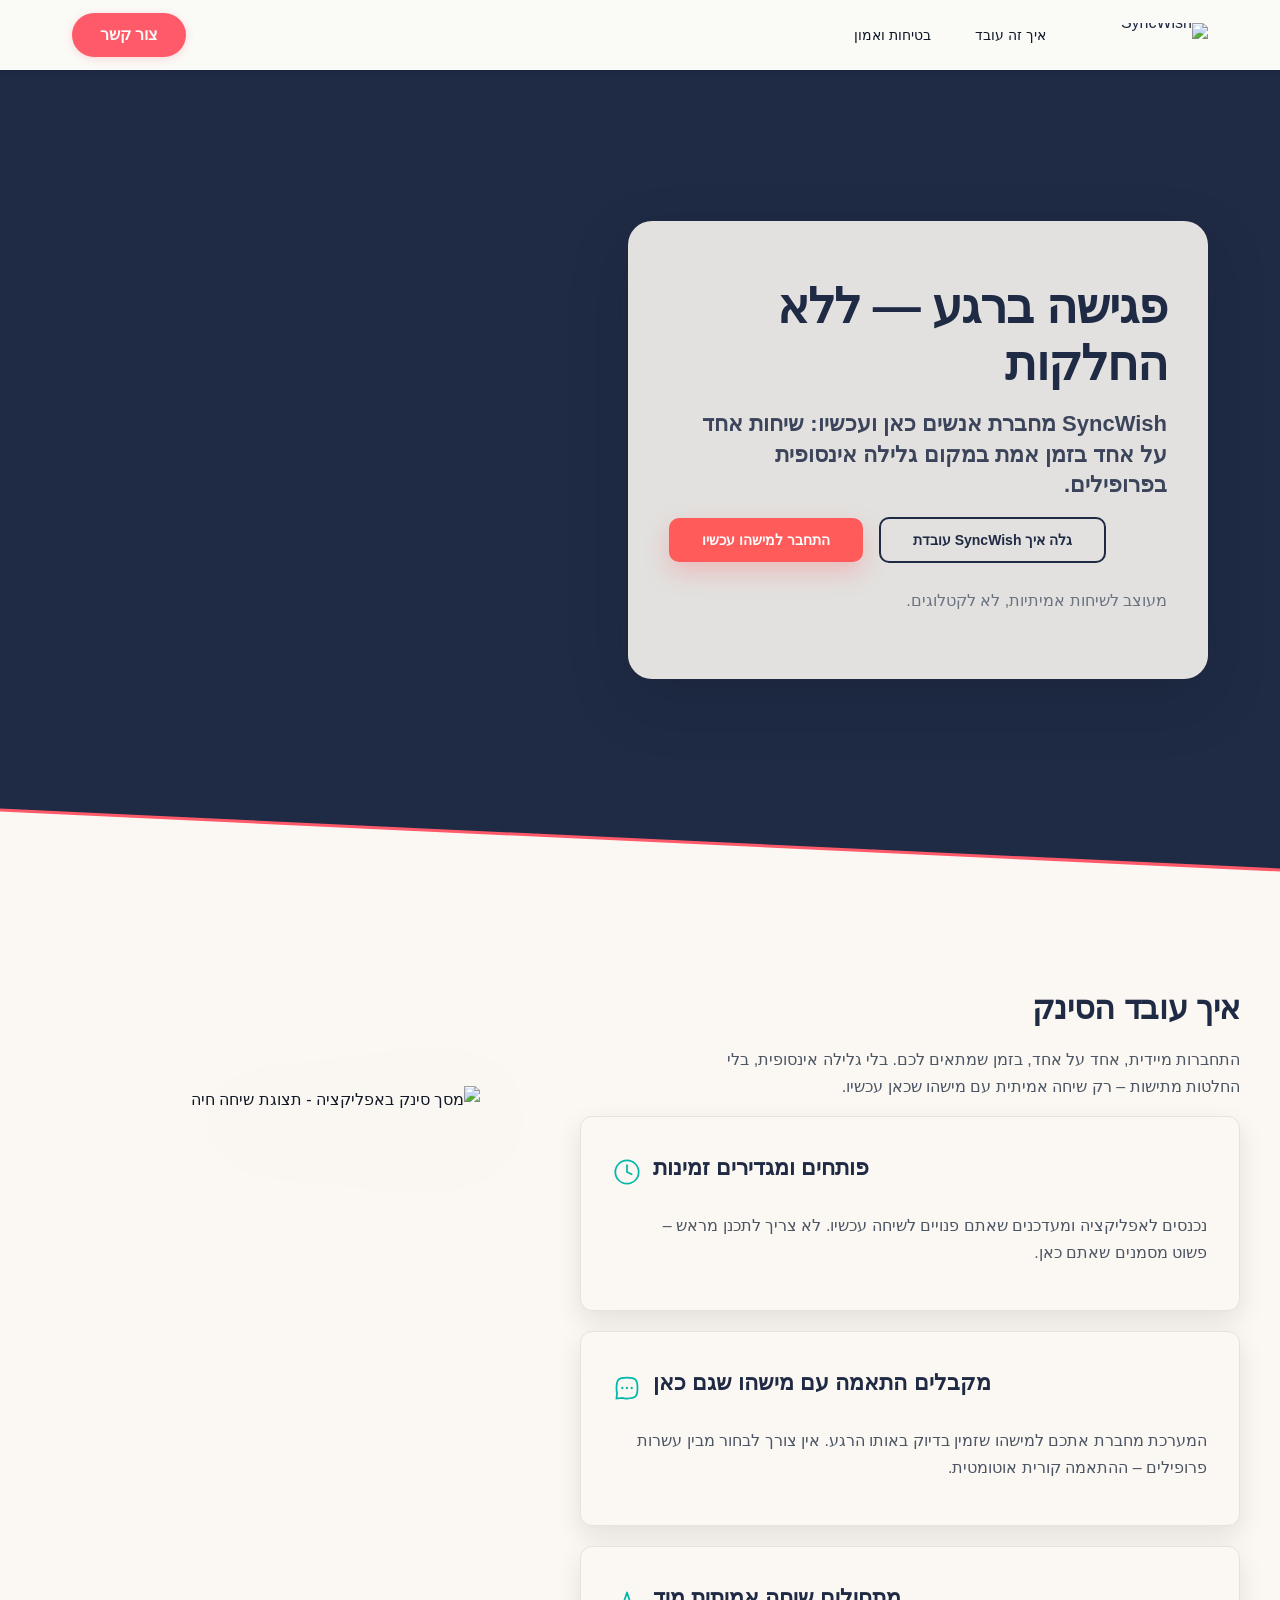
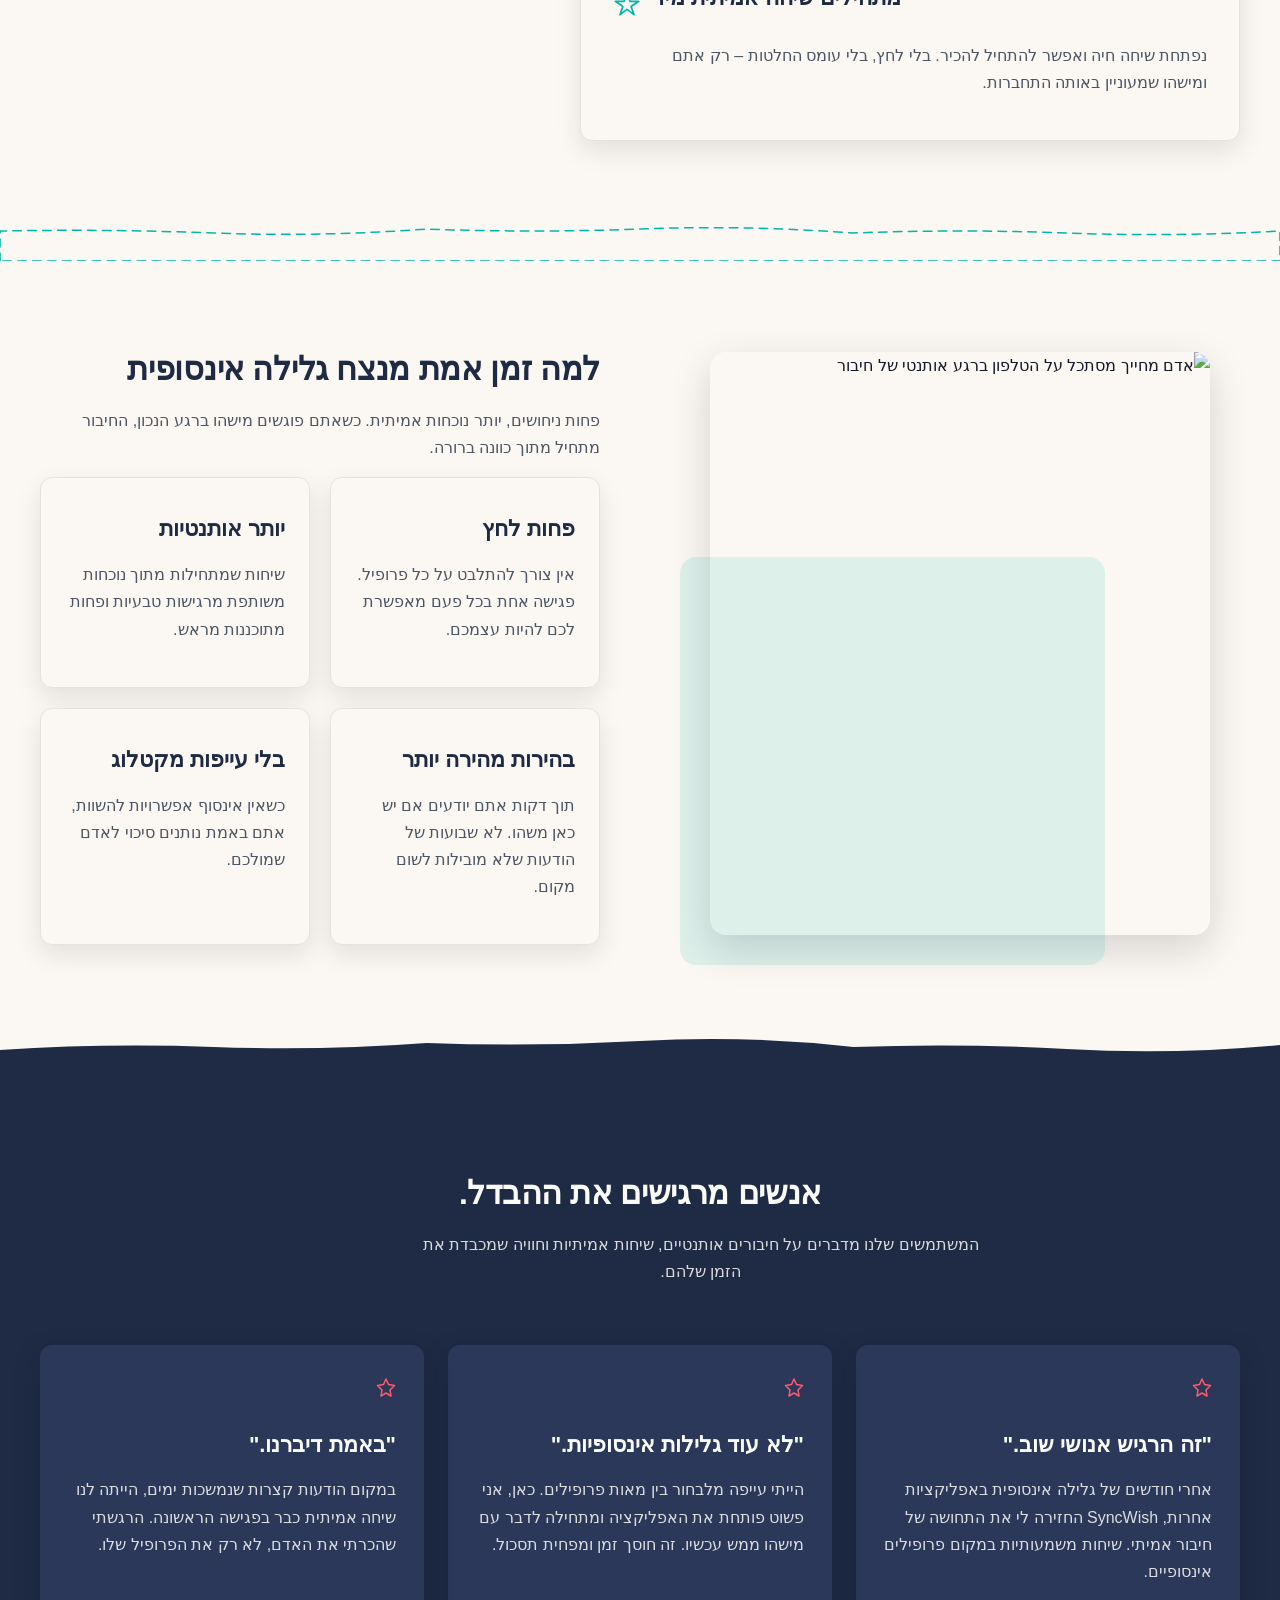
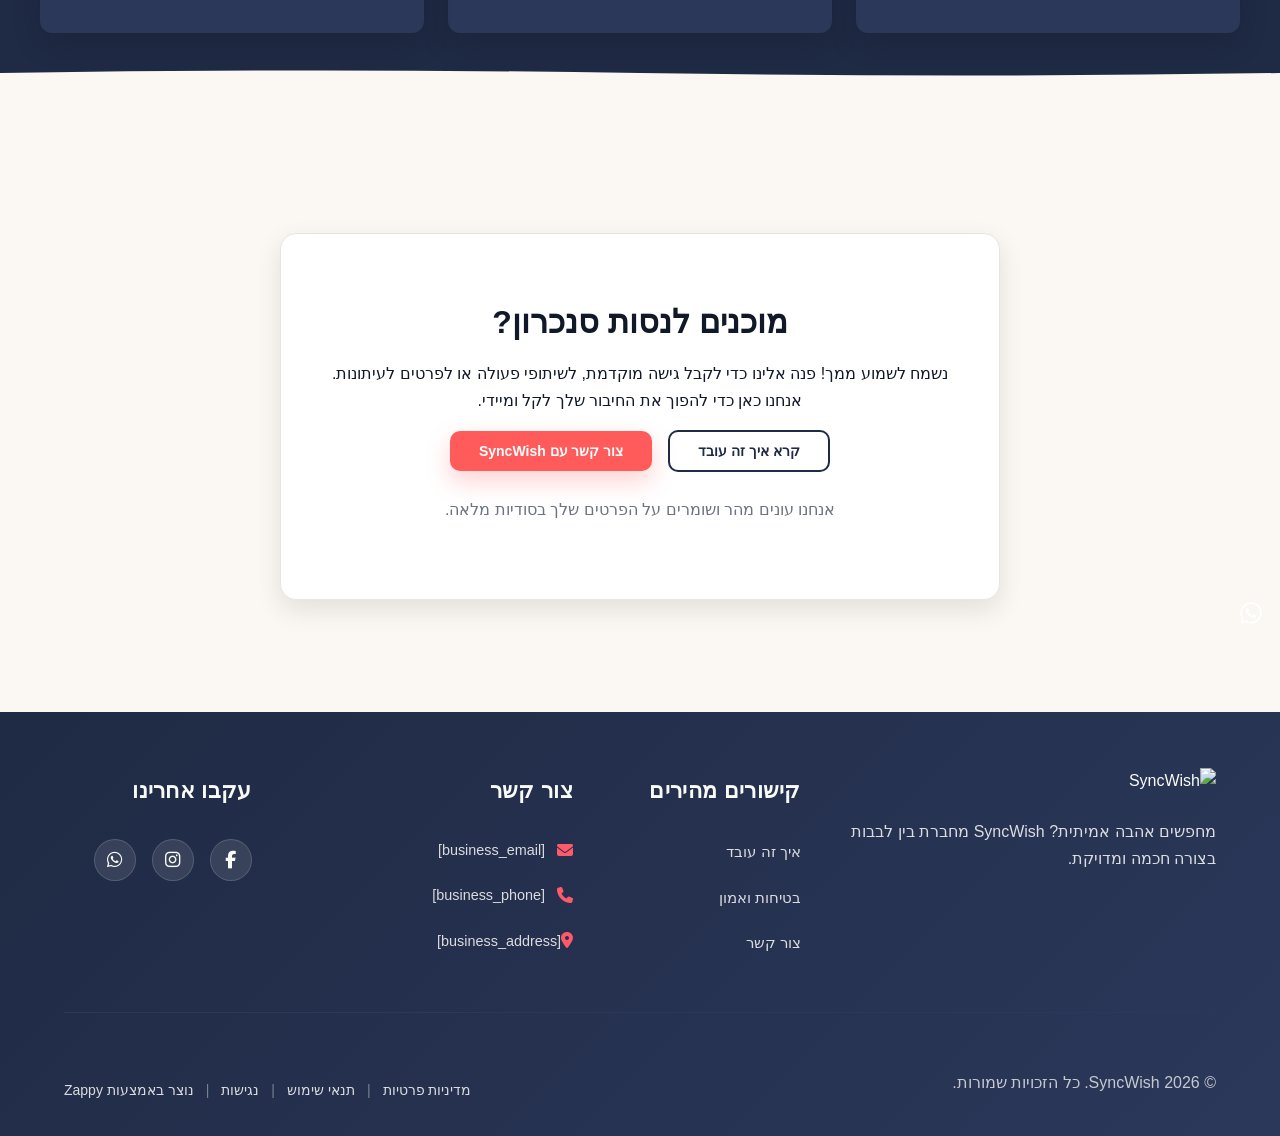
==== commit c5261b3c: "Background sync: Progressive GitHub Sync" ====
--- a/public/index.html
+++ b/public/index.html
@@ -1 +1 @@
-<!doctype html><html dir="rtl" lang="he"><head><meta charset="UTF-8"><meta content="width=device-width,initial-scale=1" name="viewport"><meta content="index, follow" name="robots"><title>אפליקציית הכרויות לגרושים בישראל — SyncWish</title><meta content="הכרויות אמיתיות בזמן אמת לגרושים והורים יחידניים. התאמות מיידיות ללא גלילה אינסופית. התחילו מסע היכרויות חדש עם SyncWish היום!" name="description"><meta content="אפליקציית הכרויות לגרושים בישראל, הורים יחידניים הכרויות אונליין, אפליקציית היכרויות התאמות בזמן אמת, SyncWish אפליקציה, היכרויות אמיתיות" name="keywords"><script>!function(){"use strict";var t="945e2059-5638-4a60-8b3e-e7f4015b187a",e="https://api.zappy5.com/api/analytics/track",a=18e5,n=2592e6,o=!0,i=!0,r=!0;var s=function(){var e="zappy_visitor_"+t,a=null;try{if(a=localStorage.getItem(e)){var o=JSON.parse(a),i=Date.now();if(i-o.created<n)return o.lastSeen=i,localStorage.setItem(e,JSON.stringify(o)),o.id}}catch(t){console.warn("Zappy Analytics: LocalStorage not available")}var r="zv_"+Date.now()+"_"+Math.random().toString(36).substr(2,9);try{localStorage.setItem(e,JSON.stringify({id:r,created:Date.now(),lastSeen:Date.now()}))}catch(t){}return r}(),c=function(){var e="zappy_session_"+t,n=null;try{if(n=sessionStorage.getItem(e)){var o=JSON.parse(n),i=Date.now();if(i-o.timestamp<a)return o.timestamp=i,sessionStorage.setItem(e,JSON.stringify(o)),o.id}}catch(t){console.warn("Zappy Analytics: SessionStorage not available")}var r="zs_"+Date.now()+"_"+Math.random().toString(36).substr(2,9);try{sessionStorage.setItem(e,JSON.stringify({id:r,timestamp:Date.now()}))}catch(t){}return r}();function l(a,n){n=n||{};var o={website_id:t,event_type:a,page_path:window.location.pathname,referrer:document.referrer||"direct",visitor_id:s,session_id:c,metadata:n};if(navigator.sendBeacon){var i=new Blob([JSON.stringify(o)],{type:"application/json"});navigator.sendBeacon(e,i)}else fetch(e,{method:"POST",headers:{"Content-Type":"application/json"},body:JSON.stringify(o),keepalive:!0}).catch(function(t){console.warn("Zappy Analytics: Failed to track event",t)})}o&&l("pageview",{title:document.title,url:window.location.href}),i&&document.addEventListener("click",function(t){var e=t.target;if("BUTTON"===e.tagName||e.closest("button")){var a="BUTTON"===e.tagName?e:e.closest("button");l("click",{element:"button",text:a.textContent.trim().substring(0,100),id:a.id||null,class:a.className||null})}else if("A"===e.tagName||e.closest("a")){var n="A"===e.tagName?e:e.closest("a");l("navigation",{element:"link",text:n.textContent.trim().substring(0,100),href:n.href,external:n.hostname!==window.location.hostname})}},!0),r&&document.addEventListener("submit",function(t){var e=t.target;l("form_submit",{form_id:e.id||null,form_name:e.name||null,form_action:e.action||null,form_method:e.method||"GET"})},!0);var m=Date.now();window.addEventListener("beforeunload",function(){l("page_unload",{time_on_page:Math.floor((Date.now()-m)/1e3),page_path:window.location.pathname})}),window.zappyAnalytics={track:l,getVisitorId:function(){return s},getSessionId:function(){return c}}}()</script><meta content="אפליקציית הכרויות לגרושים בישראל — SyncWish" property="og:title"><meta content="הכרויות אמיתיות בזמן אמת לגרושים והורים יחידניים. התאמות מיידיות ללא גלילה אינסופית. התחילו מסע היכרויות חדש עם SyncWish היום!" property="og:description"><meta content="website" property="og:type"><meta content="he_IL" property="og:locale"><meta content="summary_large_image" name="twitter:card"><meta content="אפליקציית הכרויות לגרושים בישראל — SyncWish" name="twitter:title"><meta content="הכרויות אמיתיות בזמן אמת לגרושים והורים יחידניים. התאמות מיידיות ללא גלילה אינסופית. התחילו מסע היכרויות חדש עם SyncWish היום!" name="twitter:description"><link href="https://cdnjs.cloudflare.com/ajax/libs/font-awesome/6.4.0/css/all.min.css" rel="stylesheet"><link href="/assets/favicon.ico" rel="icon" type="image/x-icon"><link href="/assets/favicon-16x16.png" rel="icon" type="image/png" sizes="16x16"><link href="/assets/favicon-32x32.png" rel="icon" type="image/png" sizes="32x32"><link href="/assets/favicon-48x48.png" rel="icon" type="image/png" sizes="48x48"><link href="/assets/favicon-192x192.png" rel="icon" type="image/png" sizes="192x192"><link href="/assets/favicon-512x512.png" rel="icon" type="image/png" sizes="512x512"><link href="/assets/apple-touch-icon.png" rel="apple-touch-icon"><link href="https://cdn.jsdelivr.net/npm/vanilla-cookieconsent@3/dist/cookieconsent.css" rel="stylesheet"><script src="https://cdn.jsdelivr.net/npm/vanilla-cookieconsent@3/dist/cookieconsent.umd.js"></script><script src="https://cdn.jsdelivr.net/gh/mickidum/acc_toolbar/acctoolbar/acctoolbar.min.js"></script><link href="/styles.css" rel="stylesheet"><style id="zappy-dropdown-submenu-styles">#navMenu li:has(.sub-menu),.nav-menu li:has(.sub-menu),.navbar li:has(.sub-menu),nav li:has(.sub-menu){position:relative}#navMenu .sub-menu,.nav-menu .sub-menu,.navbar .sub-menu,nav .sub-menu{display:block!important;position:absolute!important;top:100%;left:0;min-width:220px;background:#fff;border-radius:8px;box-shadow:0 8px 25px rgba(0,0,0,.15);padding:8px 0;opacity:0;visibility:hidden;transform:translateY(10px);transition:all .3s ease;z-index:1000;list-style:none;pointer-events:none}#navMenu li:hover>.sub-menu,.nav-menu li:hover>.sub-menu,.navbar li:hover>.sub-menu,nav li:hover>.sub-menu{opacity:1!important;visibility:visible!important;transform:translateY(0)!important;pointer-events:auto!important}.sub-menu li{list-style:none;margin:0;padding:0}.sub-menu a{display:block!important;padding:10px 16px!important;color:var(--text-dark,#333)!important;font-weight:500;text-decoration:none;white-space:nowrap;transition:background-color .2s}.sub-menu a:hover{background-color:#f5f5f5}[dir=rtl] .nav-menu .sub-menu,[dir=rtl] .navbar .sub-menu,[dir=rtl] nav .sub-menu,html[lang=ar] .nav-menu .sub-menu,html[lang=ar] .navbar .sub-menu,html[lang=ar] nav .sub-menu,html[lang=he] .nav-menu .sub-menu,html[lang=he] .navbar .sub-menu,html[lang=he] nav .sub-menu{left:auto!important;right:0!important}.sub-menu:empty,.sub-menu:not(:has(li)),.sub-menu:not(:has(li:not(.zappy-hidden-menu-item))){display:none!important;opacity:0!important;visibility:hidden!important;pointer-events:none!important}li:has(.menu-group-title):hover>.sub-menu{opacity:1!important;visibility:visible!important;transform:translateY(0)!important;pointer-events:auto!important}#navMenu>li>.menu-group-title,.nav-menu>li>.menu-group-title{display:inline-block;padding:.5rem 1rem;cursor:default;user-select:none}@media (max-width:768px){#navMenu .sub-menu,.nav-menu .sub-menu,.navbar .sub-menu,nav .sub-menu{position:static!important;transform:none!important;box-shadow:none!important;background:0 0!important;max-height:0;overflow:hidden;opacity:0;visibility:hidden;transition:max-height .3s ease,opacity .3s ease;padding:0!important;border-radius:0!important}.sub-menu.mobile-expanded{max-height:500px!important;opacity:1!important;visibility:visible!important;padding:8px 0 8px 16px!important}[dir=rtl] .sub-menu.mobile-expanded,html[lang=he] .sub-menu.mobile-expanded{padding:8px 16px 8px 0!important}#navMenu li:hover>.sub-menu,.nav-menu li:hover>.sub-menu,.navbar li:hover>.sub-menu,nav li:hover>.sub-menu{opacity:0;visibility:hidden;pointer-events:none}#navMenu li>.sub-menu.mobile-expanded,.nav-menu li>.sub-menu.mobile-expanded,.navbar li>.sub-menu.mobile-expanded,nav li>.sub-menu.mobile-expanded{opacity:1!important;visibility:visible!important;pointer-events:auto!important}#navMenu li:has(.sub-menu),.nav-menu li:has(.sub-menu),.navbar li:has(.sub-menu),nav li:has(.sub-menu){display:flex!important;flex-wrap:wrap!important;align-items:center!important;position:relative!important;min-height:44px!important}#navMenu li:has(.sub-menu)>a,.nav-menu li:has(.sub-menu)>a,.navbar li:has(.sub-menu)>a,nav li:has(.sub-menu)>a{flex:1!important;min-width:0!important}#navMenu li:has(.sub-menu)>.menu-group-title,.nav-menu li:has(.sub-menu)>.menu-group-title,.navbar li:has(.sub-menu)>.menu-group-title,nav li:has(.sub-menu)>.menu-group-title{flex:1!important;min-width:0!important;padding:0!important;line-height:inherit!important}#navMenu li:has(.sub-menu)>.sub-menu,.nav-menu li:has(.sub-menu)>.sub-menu,.navbar li:has(.sub-menu)>.sub-menu,nav li:has(.sub-menu)>.sub-menu{flex-basis:100%!important;width:100%!important}#navMenu li:has(.sub-menu)>a [class*=arrow],#navMenu li:has(.sub-menu)>a [class*=chevron],.nav-menu li:has(.sub-menu)>a .fa-angle-down,.nav-menu li:has(.sub-menu)>a .fa-chevron-down,.nav-menu li:has(.sub-menu)>a [class*=arrow],.nav-menu li:has(.sub-menu)>a [class*=chevron],nav li:has(.sub-menu)>a [class*=arrow],nav li:has(.sub-menu)>a [class*=chevron]{display:none!important;visibility:hidden!important}.mobile-submenu-toggle{display:flex!important;align-items:center!important;justify-content:center!important;width:44px!important;height:auto!important;background:0 0!important;border:none!important;cursor:pointer!important;color:var(--text-dark)!important;position:static!important;flex-shrink:0!important;align-self:stretch!important;z-index:2!important;padding:0!important;margin:0!important}.mobile-submenu-toggle::after{content:''!important;width:0!important;height:0!important;border-left:6px solid transparent!important;border-right:6px solid transparent!important;border-top:7px solid currentColor!important;transition:transform .3s ease!important}.mobile-submenu-toggle.expanded::after{transform:rotate(180deg)!important}.sub-menu a{padding:10px 0!important;display:block!important;color:var(--text-dark)!important}.navbar .sub-menu li a,.zappy-products-dropdown .sub-menu a,nav.navbar .sub-menu li a{color:var(--text-dark)!important}}@media (min-width:769px){.mobile-submenu-toggle{display:none!important}}</style><style id="mobile-lang-menu-deployed-css">@media (max-width:768px){.lang-switcher,.nav-container .lang-switcher,.nav-cta-container .lang-switcher,.nav-ecommerce-icons .lang-switcher,.nav-icons-left .lang-switcher,.navbar .lang-switcher,.navbar .nav-cta-container .lang-switcher{display:none!important}.mobile-lang-menu{width:100%;border-top:1px solid rgba(128,128,128,.2);padding:8px 0 0 0;margin-top:8px}.mobile-lang-toggle{display:flex!important;align-items:center;justify-content:space-between;width:100%;padding:12px 16px;background:0 0;border:none;cursor:pointer;font-size:15px;color:inherit;font-family:inherit}.mobile-lang-toggle::after{content:'';display:inline-block;width:8px;height:8px;border-right:2px solid currentColor;border-bottom:2px solid currentColor;transform:rotate(45deg);transition:transform .3s ease;margin-left:8px}.mobile-lang-toggle.expanded::after{transform:rotate(-135deg)}.mobile-lang-options{max-height:0;overflow:hidden;transition:max-height .3s ease}.mobile-lang-options.expanded{max-height:300px}.mobile-lang-option{display:flex!important;align-items:center;gap:10px;padding:10px 24px;text-decoration:none;color:inherit;font-size:14px;font-family:inherit}.mobile-lang-option:hover{background:rgba(128,128,128,.1)}.mobile-lang-option.active{font-weight:600;opacity:.7;pointer-events:none}.mobile-lang-option img{width:20px;height:20px;border-radius:50%}}@media (min-width:769px){.mobile-lang-menu{display:none!important}}</style><style id="zappy-widget-visibility">#mic-access-tool-box,#mic-access-tool-general-button,#mic-init-access-tool #mic-access-tool-box,#mic-init-access-tool #mic-access-tool-general-button,#mic-init-access-tool .mic-access-tool-general-button,._access-icon,._access-menu,.mic-access-tool-box,.mic-access-tool-general-button,div[id*=mic-access-tool-box]{display:none!important;visibility:hidden!important;opacity:0!important;pointer-events:none!important}</style></head><body><nav class="navbar" dir="rtl"><button aria-label="Menu" class="mobile-toggle" id="mobileToggle"><svg viewbox="0 0 24 24" fill="none" height="24" width="24" class="hamburger-icon"><path d="M3 12h18M3 6h18M3 18h18" stroke="currentColor" stroke-width="2" stroke-linecap="round"></path></svg><svg viewbox="0 0 24 24" fill="none" height="24" width="24" class="close-icon" style="display:none"><path d="M18 6L6 18M6 6l12 12" stroke="currentColor" stroke-width="2" stroke-linecap="round"></path></svg></button><button aria-label="Call" class="phone-header-btn" data-phone="[business_phone]"><svg viewbox="0 0 24 24" fill="currentColor" height="20" width="20"><path d="M22 16.92v3a2 2 0 0 1-2.18 2 19.79 19.79 0 0 1-8.63-3.07 19.5 19.5 0 0 1-6-6 19.79 19.79 0 0 1-3.07-8.67A2 2 0 0 1 4.11 2h3a2 2 0 0 1 2 1.72 12.84 12.84 0 0 0 .7 2.81 2 2 0 0 1-.45 2.11L8.09 9.91a16 16 0 0 0 6 6l1.27-1.27a2 2 0 0 1 2.11-.45 12.84 12.84 0 0 0 2.81.7A2 2 0 0 1 22 16.92z"></path></svg></button><div class="nav-container"><div class="nav-right-group"><div class="nav-brand"><a href="/" class="logo-link"><img alt="SyncWish" src="/assets/business-logo.webp" class="logo"></a></div><ul class="nav-menu" id="navMenu"><li><a href="/how-it-works">איך זה עובד</a></li><li><a href="/safety">בטיחות ואמון</a></li></ul></div><div class="nav-cta-container"><a href="/contact" class="nav-cta-btn">צור קשר</a></div></div></nav><script>window.addEventListener("load",function(){const e=document.querySelector(".navbar, nav, header");if(!e)return void console.log("[Navbar] Navbar element not found");let t=document.getElementById("mobileToggle")||document.querySelector(".mobile-toggle")||document.querySelector(".hamburger")||document.querySelector(".hamburger-menu")||document.querySelector(".menu-toggle")||document.querySelector(".burger-menu")||document.querySelector('[aria-label="Menu"]')||document.querySelector('[aria-label="תפריט"]');const o=document.querySelector(".phone-header-btn"),n=window.getComputedStyle(e);let r=n.backgroundColor;if(console.log("[Navbar] Initial navbar background:",r),"transparent"===r||"rgba(0, 0, 0, 0)"===r||r.startsWith("rgba")&&r.includes(", 0)")){const e=n.backgroundImage;if(e&&"none"!==e)console.log("[Navbar] Navbar has background image/gradient, using dark text"),r="rgb(240, 240, 240)";else{const e=window.getComputedStyle(document.body).backgroundColor;console.log("[Navbar] Navbar transparent, using body background:",e),r=e}}const i=r.match(/\d+/g);if(i&&i.length>=3){const e=(.299*parseInt(i[0])+.587*parseInt(i[1])+.114*parseInt(i[2]))/255;console.log("[Navbar] Mobile button colors preserved from Claude CSS (luminance:",e.toFixed(2)+")");const n=document.createElement("style");n.id="zappy-mobile-nav-fix";document.documentElement.lang;document.documentElement.dir,n.textContent='\n        /* Hide mobile buttons on desktop, show only on mobile */\n        @media (min-width: 769px) {\n          .mobile-toggle,\n          .phone-header-btn {\n            display: none !important;\n          }\n        }\n        \n        /* Show and position mobile buttons correctly on mobile */\n        @media (max-width: 768px) {\n          .mobile-toggle,\n          .phone-header-btn {\n            position: absolute !important;\n            top: 50% !important;\n            transform: translateY(-50%) !important;\n            z-index: 1001 !important;\n            display: flex !important;\n            align-items: center !important;\n            justify-content: center !important;\n            width: 36px !important;\n            height: 36px !important;\n            border-radius: 50% !important;\n            border: none !important;\n            cursor: pointer !important;\n            padding: 6px !important;\n            background: none !important;\n            color: var(--nav-text, var(--text-dark)) !important;\n          }\n          \n          /* LTR positioning (default): hamburger LEFT, phone RIGHT */\n          html:not([dir="rtl"]):not([lang="he"]):not([lang="ar"]) .mobile-toggle,\n          html[dir="ltr"] .mobile-toggle {\n            left: 12px !important;\n            right: auto !important;\n          }\n          html:not([dir="rtl"]):not([lang="he"]):not([lang="ar"]) .phone-header-btn,\n          html[dir="ltr"] .phone-header-btn {\n            right: 12px !important;\n            left: auto !important;\n          }\n          \n          /* RTL positioning: hamburger RIGHT, phone LEFT */\n          html[dir="rtl"] .mobile-toggle,\n          html[lang="he"] .mobile-toggle,\n          html[lang="ar"] .mobile-toggle {\n            right: 12px !important;\n            left: auto !important;\n          }\n          html[dir="rtl"] .phone-header-btn,\n          html[lang="he"] .phone-header-btn,\n          html[lang="ar"] .phone-header-btn {\n            left: 12px !important;\n            right: auto !important;\n          }\n          \n          /* CRITICAL: Ensure nav-container has min-height on mobile */\n          /* All children are positioned absolutely/fixed on mobile, so height:auto collapses to 0 */\n          .nav-container {\n            min-height: 70px !important;\n            position: relative !important;\n          }\n          \n          /* Ensure SVG icons are properly sized and inherit color */\n          .mobile-toggle svg,\n          .phone-header-btn svg {\n            width: 24px !important;\n            height: 24px !important;\n            /* Don\'t force display - let JavaScript control hamburger/close toggle */\n          }\n          \n          /* Reset nav-cta-container on mobile - remove desktop box-shadow/padding */\n          /* that creates a visible ghost box when CTA button is hidden */\n          .nav-cta-container {\n            box-shadow: none !important;\n            padding: 0 !important;\n          }\n          \n          /* Hide nav-cta-container entirely on mobile when there\'s no lang-switcher */\n          /* (only the CTA button is inside, and it\'s hidden on mobile) */\n          .nav-cta-container:not(:has(.lang-switcher)) {\n            display: none !important;\n          }\n          \n          /* CRITICAL: Prevent hero image fade gradient from bleeding over headline text */\n          /* The .image-fade-gradient has bottom: -30px (extends below parent) */\n          /* On mobile stacked layout, this overlaps the h1 text below the image */\n          .hero-image-column {\n            overflow: hidden !important;\n          }\n          .image-fade-gradient {\n            bottom: 0 !important;\n          }\n          \n          /* Hide desktop language switcher on mobile - hamburger menu handles it */\n          /* High specificity to override stored CSS */\n          .lang-switcher,\n          .nav-cta-container .lang-switcher,\n          .nav-container .lang-switcher,\n          .navbar .lang-switcher,\n          .navbar .nav-cta-container .lang-switcher {\n            display: none !important;\n          }\n        }\n      ';const r=document.getElementById("zappy-mobile-nav-fix");r&&r.remove(),document.head.appendChild(n),console.log("[Navbar] Critical CSS injected for mobile nav positioning");const l=window.innerWidth<=768;if(t){const e=t.querySelector(".hamburger-icon"),o=t.querySelector(".close-icon");e&&(e.style.setProperty("width","24px","important"),e.style.setProperty("height","24px","important"),e.style.setProperty("display","block","important")),o&&(o.style.setProperty("width","24px","important"),o.style.setProperty("height","24px","important"),o.style.setProperty("display","none","important")),l?(t.style.setProperty("position","absolute","important"),t.style.setProperty("top","50%","important"),t.style.setProperty("transform","translateY(-50%)","important"),t.style.setProperty("z-index","1001","important"),t.style.removeProperty("left"),t.style.removeProperty("right"),console.log("[Navbar] Mobile toggle positioning applied (mobile viewport)")):(t.style.removeProperty("position"),t.style.removeProperty("top"),t.style.removeProperty("transform"),t.style.removeProperty("z-index"),t.style.removeProperty("left"),t.style.removeProperty("right"),console.log("[Navbar] Desktop viewport - cleared mobile toggle inline positioning"))}if(o){const e=o.querySelector("svg");e&&(e.style.width="24px",e.style.height="24px",e.setAttribute("width","24"),e.setAttribute("height","24")),l?(o.style.setProperty("position","absolute","important"),o.style.setProperty("top","50%","important"),o.style.setProperty("transform","translateY(-50%)","important"),o.style.setProperty("z-index","1001","important"),o.style.removeProperty("left"),o.style.removeProperty("right"),console.log("[Navbar] Phone button positioning applied (mobile viewport)")):(o.style.removeProperty("position"),o.style.removeProperty("top"),o.style.removeProperty("transform"),o.style.removeProperty("z-index"),o.style.removeProperty("left"),o.style.removeProperty("right"),console.log("[Navbar] Desktop viewport - cleared phone button inline positioning"))}}else console.log("[Navbar] Could not parse background color:",r);t=document.getElementById("mobileToggle")||document.querySelector(".mobile-toggle")||document.querySelector(".hamburger")||document.querySelector(".hamburger-menu")||document.querySelector(".menu-toggle")||document.querySelector(".burger-menu")||document.querySelector('[aria-label="Menu"]')||document.querySelector('[aria-label="תפריט"]');const l=document.getElementById("navMenu")||document.querySelector(".nav-menu")||document.querySelector(".nav-links")||document.querySelector("nav ul:not(.submenu)");if(!t||!l)return void console.log("[Navbar] Mobile toggle or menu not found:",{toggle:!!t,menu:!!l});l.id||(l.id="navMenu"),console.log("[Navbar] Initializing mobile menu...");const a=t.cloneNode(!0);t.parentNode.replaceChild(a,t),a.addEventListener("click",function(e){e.preventDefault(),e.stopPropagation();const t=this.querySelector(".hamburger-icon"),o=this.querySelector(".close-icon");l.classList.contains("active")?(l.classList.remove("active"),t&&t.style.setProperty("display","block","important"),o&&o.style.setProperty("display","none","important"),document.body.style.overflow="",console.log("[Navbar] Menu closed")):(l.classList.add("active"),t&&t.style.setProperty("display","none","important"),o&&o.style.setProperty("display","block","important"),document.body.style.overflow="hidden",console.log("[Navbar] Menu opened"))}),l.querySelectorAll("a").forEach(function(e){e.addEventListener("click",function(){if("#"===this.getAttribute("href"))return;const e=a.querySelector(".hamburger-icon"),t=a.querySelector(".close-icon");l.classList.remove("active"),e&&e.style.setProperty("display","block","important"),t&&t.style.setProperty("display","none","important"),document.body.style.overflow="",console.log("[Navbar] Menu closed (link clicked)")})});var s=l.querySelectorAll(".dropdown-toggle");s.forEach(function(e){e.addEventListener("click",function(e){e.preventDefault(),e.stopPropagation();var t=this.closest(".nav-dropdown");t&&(t.parentNode.querySelectorAll(".nav-dropdown.open").forEach(function(e){e!==t&&e.classList.remove("open")}),t.classList.toggle("open"),console.log("[Navbar] Dropdown toggled:",t.classList.contains("open")?"open":"closed"))})}),document.addEventListener("click",function(e){e.target.closest(".nav-dropdown")||document.querySelectorAll(".nav-dropdown.open").forEach(function(e){e.classList.remove("open")})}),console.log("[Navbar] Dropdown handlers initialized for "+s.length+" dropdowns"),o&&o.addEventListener("click",function(){const e=document.querySelectorAll('a[href^="tel:"]'),t=e.length>0?e[0].getAttribute("href").replace("tel:",""):"[business_phone]";window.location.href="tel:"+t,console.log("[Navbar] Phone button clicked")}),console.log("[Navbar] Mobile menu initialized successfully");const p=function(){const e=document.querySelector(".whatsapp-float");e&&(window.innerWidth>=769?(e.style.setProperty("display","none","important"),e.style.setProperty("visibility","hidden","important"),e.style.setProperty("opacity","0","important"),e.style.setProperty("pointer-events","none","important"),console.log("[WhatsApp] Button hidden on desktop")):(e.style.removeProperty("display"),e.style.removeProperty("visibility"),e.style.removeProperty("opacity"),e.style.removeProperty("pointer-events"),console.log("[WhatsApp] Button visible on mobile")))};let c;p(),window.addEventListener("resize",function(){clearTimeout(c),c=setTimeout(p,100)})})</script><main><section class="index-hero-section" data-layout-spec="בית-hero" data-hero-type="fullscreen-card"><img alt="שני אנשים משוחחים בצורה אותנטית" src="/assets/site-index-hero-bg.webp" class="hero-bg-image" data-context="Authentic moment of two people having a genuine, warm conversation in a modern café setting, natural lighting, candid expressions showing real connection and engagement, soft focus background, warm color tones, professional lifestyle photography for a dating app that emphasizes real-time authentic interactions" data-hero-bg="true" data-placeholder="index-hero-bg" height="1080" width="1920"><div class="hero-scrim" aria-hidden="true"></div><div class="hero-content-wrapper"><div class="hero-card"><h1>פגישה ברגע — ללא החלקות</h1><h3>SyncWish מחברת אנשים כאן ועכשיו: שיחות אחד על אחד בזמן אמת במקום גלילה אינסופית בפרופילים.</h3><div class="hero-cta-row"><a href="/contact" class="btn-primary">התחבר למישהו עכשיו</a><a href="/how-it-works" class="btn-secondary">גלה איך SyncWish עובדת</a></div><p class="hero-reassurance">מעוצב לשיחות אמיתיות, לא לקטלוגים.</p></div></div><div class="index-hero-divider-wrapper"><svg viewbox="0 0 1200 120" xmlns="http://www.w3.org/2000/svg" aria-hidden="true" data-no-icon-edit="true" preserveaspectratio="none"><path d="M0,120 L0,30 L1200,90 L1200,120 Z" fill="#FBF7F2"></path><line stroke="#FF5A6A" stroke-linecap="round" stroke-width="3" x1="0" x2="1200" y1="30" y2="90"></line></svg></div></section><section class="index-process-section" data-layout-spec="בית-process"><div class="index-process-container"><div class="index-process-content"><div class="index-process-text-col"><h2>איך עובד הסינק</h2><p class="index-process-intro">התחברות מיידית, אחד על אחד, בזמן שמתאים לכם. בלי גלילה אינסופית, בלי החלטות מתישות – רק שיחה אמיתית עם מישהו שכאן עכשיו.</p><div class="index-process-steps"><div class="index-process-step-card"><div class="index-process-step-header"><svg viewbox="0 0 24 24" xmlns="http://www.w3.org/2000/svg" data-element-type="icon" data-icon-type="svg" fill="none" height="28" width="28" class="index-process-step-icon"><circle cx="12" cy="12" r="10" stroke="currentColor" stroke-width="1.5"></circle><path d="M12 6v6l4 2" stroke="currentColor" stroke-width="1.5" stroke-linecap="round"></path></svg><h3>פותחים ומגדירים זמינות</h3></div><p>נכנסים לאפליקציה ומעדכנים שאתם פנויים לשיחה עכשיו. לא צריך לתכנן מראש – פשוט מסמנים שאתם כאן.</p></div><div class="index-process-step-card"><div class="index-process-step-header"><svg viewbox="0 0 24 24" xmlns="http://www.w3.org/2000/svg" data-element-type="icon" data-icon-type="svg" fill="none" height="28" width="28" class="index-process-step-icon"><path d="M8 12h.01M12 12h.01M16 12h.01" stroke="currentColor" stroke-width="2" stroke-linecap="round"></path><path d="M3 12c0-7.412 1.588-9 9-9s9 1.588 9 9-1.588 9-9 9c-1.933 0-3.291-.193-4.25-.5L3 21l.5-4.75C3.193 15.291 3 13.933 3 12z" stroke="currentColor" stroke-width="1.5"></path></svg><h3>מקבלים התאמה עם מישהו שגם כאן</h3></div><p>המערכת מחברת אתכם למישהו שזמין בדיוק באותו הרגע. אין צורך לבחור מבין עשרות פרופילים – ההתאמה קורית אוטומטית.</p></div><div class="index-process-step-card"><div class="index-process-step-header"><svg viewbox="0 0 24 24" xmlns="http://www.w3.org/2000/svg" data-element-type="icon" data-icon-type="svg" fill="none" height="28" width="28" class="index-process-step-icon"><path d="M12 3l2.5 7.5H22l-6.5 4.5L18 22l-6-4.5L6 22l2.5-7-6.5-4.5h7.5L12 3z" stroke="currentColor" stroke-width="1.5" stroke-linejoin="round"></path></svg><h3>מתחילים שיחה אמיתית מיד</h3></div><p>נפתחת שיחה חיה ואפשר להתחיל להכיר. בלי לחץ, בלי עומס החלטות – רק אתם ומישהו שמעוניין באותה התחברות.</p></div></div></div><div class="index-process-image-col"><img alt="מסך סינק באפליקציה - תצוגת שיחה חיה" src="/assets/site-index-process-device-mockup.webp" data-context="Clean mobile device mockup (iPhone or modern smartphone) displaying a dating app sync screen. The screen shows a single live conversation preview card with a profile photo, name, presence indicator (small teal dot showing online status), and a prominent coral/pink Start now call-to-action button. The UI is minimal and friendly with soft rounded corners, light cream background, and clear typography. The device is shown at a slight angle with subtle shadow, floating on a clean background. Modern, trustworthy, effortless design aesthetic." data-placeholder="index-process-device-mockup" height="600" width="480"></div></div></div><div class="index-process-divider-wrapper"><svg viewbox="0 0 1200 60" xmlns="http://www.w3.org/2000/svg" aria-hidden="true" data-no-icon-edit="true" preserveaspectratio="none"><path d="M0,60 L0,30 Q100,28 200,32 T400,28 Q500,32 600,28 T800,32 Q900,28 1000,32 T1200,30 L1200,60 Z" stroke="var(--secondary)" stroke-width="1.5" stroke-linecap="round" fill="#FBF7F2" stroke-dasharray="8,6"></path></svg></div></section><section class="index-benefits-section" data-layout-spec="בית-benefits"><div class="index-benefits-container"><div class="index-benefits-grid"><div class="index-benefits-imagery"><div class="index-benefits-photo-wrapper"><div class="index-benefits-backplate"></div><img alt="אדם מחייך מסתכל על הטלפון ברגע אותנטי של חיבור" src="/assets/site-index-benefits-image-1.webp" data-context="Natural light portrait of a smiling person in their late 20s or early 30s looking at their phone with genuine happiness and warmth, shallow depth of field, soft natural lighting from window, casual comfortable setting suggesting authentic moment of connection, bright and optimistic mood for dating app" data-placeholder="index-benefits-image-1" height="700" width="600"></div></div><div class="index-benefits-content"><h2>למה זמן אמת מנצח גלילה אינסופית</h2><p class="index-benefits-intro">פחות ניחושים, יותר נוכחות אמיתית. כשאתם פוגשים מישהו ברגע הנכון, החיבור מתחיל מתוך כוונה ברורה.</p><div class="index-benefits-cards"><div class="index-benefits-card"><h3>פחות לחץ</h3><p>אין צורך להתלבט על כל פרופיל. פגישה אחת בכל פעם מאפשרת לכם להיות עצמכם.</p></div><div class="index-benefits-card"><h3>יותר אותנטיות</h3><p>שיחות שמתחילות מתוך נוכחות משותפת מרגישות טבעיות ופחות מתוכננות מראש.</p></div><div class="index-benefits-card"><h3>בהירות מהירה יותר</h3><p>תוך דקות אתם יודעים אם יש כאן משהו. לא שבועות של הודעות שלא מובילות לשום מקום.</p></div><div class="index-benefits-card"><h3>בלי עייפות מקטלוג</h3><p>כשאין אינסוף אפשרויות להשוות, אתם באמת נותנים סיכוי לאדם שמולכם.</p></div></div></div></div></div><div class="index-benefits-divider-wrapper"><svg viewbox="0 0 1200 80" xmlns="http://www.w3.org/2000/svg" aria-hidden="true" data-no-icon-edit="true" preserveaspectratio="none"><path d="M0,80 L0,45 Q100,38 200,42 T400,38 Q500,42 600,36 T800,42 Q900,38 1000,44 T1200,40 L1200,80 Z" fill="var(--bg-dark)"></path></svg></div></section><section class="index-testimonials-section" data-layout-spec="בית-testimonials"><div class="index-testimonials-container"><div class="index-testimonials-header"><h2>אנשים מרגישים את ההבדל.</h2><p>המשתמשים שלנו מדברים על חיבורים אותנטיים, שיחות אמיתיות וחוויה שמכבדת את הזמן שלהם.</p></div><div class="index-testimonials-grid"><div class="index-testimonial-card"><div class="index-testimonial-icon"><svg viewbox="0 0 20 20" xmlns="http://www.w3.org/2000/svg" data-element-type="icon" data-icon-type="svg" fill="none" height="20" width="20"><path d="M10 2L12.5 7.5L18.5 8.5L14 13L15 19L10 16L5 19L6 13L1.5 8.5L7.5 7.5L10 2Z" stroke="currentColor" stroke-width="1.5" stroke-linecap="round" fill="none" stroke-linejoin="round"></path></svg></div><h3>"זה הרגיש אנושי שוב."</h3><p>אחרי חודשים של גלילה אינסופית באפליקציות אחרות, SyncWish החזירה לי את התחושה של חיבור אמיתי. שיחות משמעותיות במקום פרופילים אינסופיים.</p></div><div class="index-testimonial-card"><div class="index-testimonial-icon"><svg viewbox="0 0 20 20" xmlns="http://www.w3.org/2000/svg" data-element-type="icon" data-icon-type="svg" fill="none" height="20" width="20"><path d="M10 2L12.5 7.5L18.5 8.5L14 13L15 19L10 16L5 19L6 13L1.5 8.5L7.5 7.5L10 2Z" stroke="currentColor" stroke-width="1.5" stroke-linecap="round" fill="none" stroke-linejoin="round"></path></svg></div><h3>"לא עוד גלילות אינסופיות."</h3><p>הייתי עייפה מלבחור בין מאות פרופילים. כאן, אני פשוט פותחת את האפליקציה ומתחילה לדבר עם מישהו ממש עכשיו. זה חוסך זמן ומפחית תסכול.</p></div><div class="index-testimonial-card"><div class="index-testimonial-icon"><svg viewbox="0 0 20 20" xmlns="http://www.w3.org/2000/svg" data-element-type="icon" data-icon-type="svg" fill="none" height="20" width="20"><path d="M10 2L12.5 7.5L18.5 8.5L14 13L15 19L10 16L5 19L6 13L1.5 8.5L7.5 7.5L10 2Z" stroke="currentColor" stroke-width="1.5" stroke-linecap="round" fill="none" stroke-linejoin="round"></path></svg></div><h3>"באמת דיברנו."</h3><p>במקום הודעות קצרות שנמשכות ימים, הייתה לנו שיחה אמיתית כבר בפגישה הראשונה. הרגשתי שהכרתי את האדם, לא רק את הפרופיל שלו.</p></div></div></div><div class="index-testimonials-divider-wrapper"><svg viewbox="0 0 1200 100" xmlns="http://www.w3.org/2000/svg" aria-hidden="true" data-no-icon-edit="true" preserveaspectratio="none"><defs><linearGradient id="testimonials-gradient" x1="0%" x2="0%" y1="0%" y2="100%"><stop offset="0%" style="stop-color:#1F2A44;stop-opacity:1"></stop><stop offset="100%" style="stop-color:#FBF7F2;stop-opacity:1"></stop></linearGradient></defs><path d="M0,100 L0,20 Q300,15 600,20 T1200,20 L1200,100 Z" fill="#FBF7F2"></path></svg></div></section><section class="index-cta-section" data-layout-spec="בית-cta"><div class="index-cta-container"><div class="index-cta-card"><h2 class="index-cta-title">מוכנים לנסות סנכרון?</h2><p class="index-cta-description">נשמח לשמוע ממך! פנה אלינו כדי לקבל גישה מוקדמת, לשיתופי פעולה או לפרטים לעיתונות. אנחנו כאן כדי להפוך את החיבור שלך לקל ומיידי.</p><div class="index-cta-buttons"><a href="/contact" class="index-cta-btn-primary">צור קשר עם SyncWish</a><a href="/how-it-works" class="index-cta-btn-secondary">קרא איך זה עובד</a></div><p class="index-cta-reassurance">אנחנו עונים מהר ושומרים על הפרטים שלך בסודיות מלאה.</p></div></div></section></main><footer class="site-footer"><div class="footer-container"><div class="footer-top"><div class="footer-column footer-about"><img alt="SyncWish" src="/assets/business-logo.webp" class="logo"><p class="footer-tagline">מחפשים אהבה אמיתית? SyncWish מחברת בין לבבות בצורה חכמה ומדויקת.</p></div><div class="footer-column footer-links"><h3 class="footer-heading">קישורים מהירים</h3><ul class="footer-nav"><li><a href="/how-it-works">איך זה עובד</a></li><li><a href="/safety">בטיחות ואמון</a></li><li><a href="/contact">צור קשר</a></li></ul></div><div class="footer-column footer-contact"><h3 class="footer-heading">צור קשר</h3><ul class="contact-list"><li><i class="fas fa-envelope"></i><a href="mailto:[business_email]">[business_email]</a></li><li><i class="fas fa-phone"></i><a href="tel:[business_phone]">[business_phone]</a></li><li><a href="/"><i class="fas fa-map-marker-alt"></i><span>[business_address]</span></a></li></ul></div><div class="footer-column footer-social"><h3 class="footer-heading">עקבו אחרינו</h3><div class="social-links"><a href="[facebook_handle]" aria-label="Facebook"><i class="fab fa-facebook-f"></i></a><a href="[instagram_handle]" aria-label="Instagram"><i class="fab fa-instagram"></i></a><a href="[whatsapp_handle]" aria-label="WhatsApp"><i class="fab fa-whatsapp"></i></a></div></div></div><div class="footer-bottom"><div class="footer-bottom-content"><p class="copyright">© 2026 SyncWish. כל הזכויות שמורות.</p><div class="footer-bottom-links"><a href="/privacy">מדיניות פרטיות</a><span class="separator">|</span><a href="/terms">תנאי שימוש</a><span class="separator">|</span><a href="/accessibility">נגישות</a><span class="separator">|</span><a href="https://zappy5.com" class="zappy-attribution" target="_blank">נוצר באמצעות Zappy</a></div></div></div></div></footer><a href="https://wa.me/[whatsapp_handle]" class="whatsapp-float" aria-label="WhatsApp"><i class="fab fa-whatsapp"></i></a><div data-integration="accessibility:toolbar"></div><script src="/script.js"></script><script id="zappy-mobile-submenu-script">!function(){function e(){if(window.innerWidth>768)return document.querySelectorAll(".mobile-submenu-toggle").forEach(function(e){e.remove()}),void document.querySelectorAll(".sub-menu.mobile-expanded").forEach(function(e){e.classList.remove("mobile-expanded")});document.querySelectorAll(".nav-menu li:has(.sub-menu), nav li:has(.sub-menu), .navbar li:has(.sub-menu), #navMenu li:has(.sub-menu)").forEach(function(e){if(!e.querySelector(".mobile-submenu-toggle")){var t=e.querySelector(".sub-menu"),n=e.querySelector(":scope > a");if(t&&n){var o=document.createElement("button");o.className="mobile-submenu-toggle",o.setAttribute("aria-label","Toggle submenu"),o.setAttribute("type","button"),n.insertAdjacentElement("afterend",o),o.addEventListener("click",function(e){e.preventDefault(),e.stopPropagation(),document.querySelectorAll(".sub-menu.mobile-expanded").forEach(function(e){if(e!==t){e.classList.remove("mobile-expanded");var n=e.parentElement.querySelector(".mobile-submenu-toggle");n&&n.classList.remove("expanded")}}),t.classList.toggle("mobile-expanded"),o.classList.toggle("expanded")})}}})}var t;"loading"===document.readyState?document.addEventListener("DOMContentLoaded",e):e(),window.addEventListener("resize",function(){clearTimeout(t),t=setTimeout(e,250)});var n=new MutationObserver(function(t){t.forEach(function(t){if("attributes"===t.type){var n=t.target;n.classList&&(n.classList.contains("active")||n.classList.contains("open"))&&setTimeout(e,100)}})});setTimeout(function(){document.querySelectorAll(".mobile-menu, .nav-menu, #navMenu, nav").forEach(function(e){n.observe(e,{attributes:!0,attributeFilter:["class","style"]})})},500)}()</script><script id="zappy-mobile-lang-menu-script">!function(){function e(){if(window.innerWidth>768){var e=document.querySelector(".mobile-lang-menu");e&&e.remove()}else if(!document.querySelector(".mobile-lang-menu")){var n=document.querySelector(".lang-switcher");if(n){var a=n.querySelector(".lang-switcher-dropdown");if(a){var i=a.querySelectorAll(".lang-option");if(0!==i.length){var t=document.getElementById("navMenu")||document.querySelector(".nav-menu")||document.querySelector("nav ul");if(t){var l=document.documentElement.lang||"en",s=document.createElement("div");s.className="mobile-lang-menu";var c={he:{name:"עברית",flag:"https://api.iconify.design/circle-flags/il.svg"},en:{name:"English",flag:"https://api.iconify.design/circle-flags/us.svg"},ar:{name:"العربية",flag:"https://api.iconify.design/circle-flags/sa.svg"},fr:{name:"Français",flag:"https://api.iconify.design/circle-flags/fr.svg"},es:{name:"Español",flag:"https://api.iconify.design/circle-flags/es.svg"},de:{name:"Deutsch",flag:"https://api.iconify.design/circle-flags/de.svg"},ru:{name:"Русский",flag:"https://api.iconify.design/circle-flags/ru.svg"},zh:{name:"中文",flag:"https://api.iconify.design/circle-flags/cn.svg"},ja:{name:"日本語",flag:"https://api.iconify.design/circle-flags/jp.svg"},pt:{name:"Português",flag:"https://api.iconify.design/circle-flags/br.svg"},it:{name:"Italiano",flag:"https://api.iconify.design/circle-flags/it.svg"},ko:{name:"한국어",flag:"https://api.iconify.design/circle-flags/kr.svg"}}[l]||{name:l,flag:""},r=document.createElement("button");r.className="mobile-lang-toggle",r.type="button";var g=c.flag?'<img src="'+c.flag+'" width="20" height="20" alt="" style="border-radius:50%;margin-right:8px;margin-left:8px;">':"";r.innerHTML=g+c.name,s.appendChild(r);var o=document.createElement("div");o.className="mobile-lang-options";var d=document.createElement("a");d.className="mobile-lang-option active",d.href="#",d.innerHTML=g+c.name,o.appendChild(d),i.forEach(function(e){var n=document.createElement("a");n.className="mobile-lang-option",n.href=e.getAttribute("href"),n.innerHTML=e.innerHTML,o.appendChild(n)}),s.appendChild(o),t.appendChild(s),r.addEventListener("click",function(e){e.preventDefault(),e.stopPropagation(),r.classList.toggle("expanded"),o.classList.toggle("expanded")})}}}}}}"loading"===document.readyState?document.addEventListener("DOMContentLoaded",e):e(),window.addEventListener("resize",function(){clearTimeout(window._mlrt),window._mlrt=setTimeout(e,250)})}()</script></body></html>+<!doctype html><html dir="rtl" lang="he"><head><meta charset="UTF-8"><meta content="width=device-width,initial-scale=1" name="viewport"><meta content="index, follow" name="robots"><title>אפליקציית הכרויות לגרושים בישראל — SyncWish</title><meta content="הכרויות אמיתיות בזמן אמת לגרושים והורים יחידניים. התאמות מיידיות ללא גלילה אינסופית. התחילו מסע היכרויות חדש עם SyncWish היום!" name="description"><meta content="אפליקציית הכרויות לגרושים בישראל, הורים יחידניים הכרויות אונליין, אפליקציית היכרויות התאמות בזמן אמת, SyncWish אפליקציה, היכרויות אמיתיות" name="keywords"><script>!function(){"use strict";var t="945e2059-5638-4a60-8b3e-e7f4015b187a",e="https://api.zappy5.com/api/analytics/track",a=18e5,n=2592e6,o=!0,i=!0,r=!0;var s=function(){var e="zappy_visitor_"+t,a=null;try{if(a=localStorage.getItem(e)){var o=JSON.parse(a),i=Date.now();if(i-o.created<n)return o.lastSeen=i,localStorage.setItem(e,JSON.stringify(o)),o.id}}catch(t){console.warn("Zappy Analytics: LocalStorage not available")}var r="zv_"+Date.now()+"_"+Math.random().toString(36).substr(2,9);try{localStorage.setItem(e,JSON.stringify({id:r,created:Date.now(),lastSeen:Date.now()}))}catch(t){}return r}(),c=function(){var e="zappy_session_"+t,n=null;try{if(n=sessionStorage.getItem(e)){var o=JSON.parse(n),i=Date.now();if(i-o.timestamp<a)return o.timestamp=i,sessionStorage.setItem(e,JSON.stringify(o)),o.id}}catch(t){console.warn("Zappy Analytics: SessionStorage not available")}var r="zs_"+Date.now()+"_"+Math.random().toString(36).substr(2,9);try{sessionStorage.setItem(e,JSON.stringify({id:r,timestamp:Date.now()}))}catch(t){}return r}();function l(a,n){n=n||{};var o={website_id:t,event_type:a,page_path:window.location.pathname,referrer:document.referrer||"direct",visitor_id:s,session_id:c,metadata:n};if(navigator.sendBeacon){var i=new Blob([JSON.stringify(o)],{type:"application/json"});navigator.sendBeacon(e,i)}else fetch(e,{method:"POST",headers:{"Content-Type":"application/json"},body:JSON.stringify(o),keepalive:!0}).catch(function(t){console.warn("Zappy Analytics: Failed to track event",t)})}o&&l("pageview",{title:document.title,url:window.location.href}),i&&document.addEventListener("click",function(t){var e=t.target;if("BUTTON"===e.tagName||e.closest("button")){var a="BUTTON"===e.tagName?e:e.closest("button");l("click",{element:"button",text:a.textContent.trim().substring(0,100),id:a.id||null,class:a.className||null})}else if("A"===e.tagName||e.closest("a")){var n="A"===e.tagName?e:e.closest("a");l("navigation",{element:"link",text:n.textContent.trim().substring(0,100),href:n.href,external:n.hostname!==window.location.hostname})}},!0),r&&document.addEventListener("submit",function(t){var e=t.target;l("form_submit",{form_id:e.id||null,form_name:e.name||null,form_action:e.action||null,form_method:e.method||"GET"})},!0);var m=Date.now();window.addEventListener("beforeunload",function(){l("page_unload",{time_on_page:Math.floor((Date.now()-m)/1e3),page_path:window.location.pathname})}),window.zappyAnalytics={track:l,getVisitorId:function(){return s},getSessionId:function(){return c}}}()</script><meta content="אפליקציית הכרויות לגרושים בישראל — SyncWish" property="og:title"><meta content="הכרויות אמיתיות בזמן אמת לגרושים והורים יחידניים. התאמות מיידיות ללא גלילה אינסופית. התחילו מסע היכרויות חדש עם SyncWish היום!" property="og:description"><meta content="website" property="og:type"><meta content="he_IL" property="og:locale"><meta content="summary_large_image" name="twitter:card"><meta content="אפליקציית הכרויות לגרושים בישראל — SyncWish" name="twitter:title"><meta content="הכרויות אמיתיות בזמן אמת לגרושים והורים יחידניים. התאמות מיידיות ללא גלילה אינסופית. התחילו מסע היכרויות חדש עם SyncWish היום!" name="twitter:description"><link href="https://cdnjs.cloudflare.com/ajax/libs/font-awesome/6.4.0/css/all.min.css" rel="stylesheet"><link href="/assets/favicon.ico" rel="icon" type="image/x-icon"><link href="/assets/favicon-16x16.png" rel="icon" type="image/png" sizes="16x16"><link href="/assets/favicon-32x32.png" rel="icon" type="image/png" sizes="32x32"><link href="/assets/favicon-48x48.png" rel="icon" type="image/png" sizes="48x48"><link href="/assets/favicon-192x192.png" rel="icon" type="image/png" sizes="192x192"><link href="/assets/favicon-512x512.png" rel="icon" type="image/png" sizes="512x512"><link href="/assets/apple-touch-icon.png" rel="apple-touch-icon"><link href="https://cdn.jsdelivr.net/npm/vanilla-cookieconsent@3/dist/cookieconsent.css" rel="stylesheet"><script src="https://cdn.jsdelivr.net/npm/vanilla-cookieconsent@3/dist/cookieconsent.umd.js"></script><script src="https://cdn.jsdelivr.net/gh/mickidum/acc_toolbar/acctoolbar/acctoolbar.min.js"></script><link href="/styles.css" rel="stylesheet"><style id="zappy-dropdown-submenu-styles">#navMenu li:has(.sub-menu),.nav-menu li:has(.sub-menu),.navbar li:has(.sub-menu),nav li:has(.sub-menu){position:relative}#navMenu .sub-menu,.nav-menu .sub-menu,.navbar .sub-menu,nav .sub-menu{display:block!important;position:absolute!important;top:100%;left:0;min-width:220px;background:#fff;border-radius:8px;box-shadow:0 8px 25px rgba(0,0,0,.15);padding:8px 0;opacity:0;visibility:hidden;transform:translateY(10px);transition:all .3s ease;z-index:1000;list-style:none;pointer-events:none}#navMenu li:hover>.sub-menu,.nav-menu li:hover>.sub-menu,.navbar li:hover>.sub-menu,nav li:hover>.sub-menu{opacity:1!important;visibility:visible!important;transform:translateY(0)!important;pointer-events:auto!important}.sub-menu li{list-style:none;margin:0;padding:0}.sub-menu a{display:block!important;padding:10px 16px!important;color:var(--text-dark,#333)!important;font-weight:500;text-decoration:none;white-space:nowrap;transition:background-color .2s}.sub-menu a:hover{background-color:#f5f5f5}[dir=rtl] .nav-menu .sub-menu,[dir=rtl] .navbar .sub-menu,[dir=rtl] nav .sub-menu,html[lang=ar] .nav-menu .sub-menu,html[lang=ar] .navbar .sub-menu,html[lang=ar] nav .sub-menu,html[lang=he] .nav-menu .sub-menu,html[lang=he] .navbar .sub-menu,html[lang=he] nav .sub-menu{left:auto!important;right:0!important}.sub-menu:empty,.sub-menu:not(:has(li)),.sub-menu:not(:has(li:not(.zappy-hidden-menu-item))){display:none!important;opacity:0!important;visibility:hidden!important;pointer-events:none!important}li:has(.menu-group-title):hover>.sub-menu{opacity:1!important;visibility:visible!important;transform:translateY(0)!important;pointer-events:auto!important}#navMenu>li>.menu-group-title,.nav-menu>li>.menu-group-title{display:inline-block;padding:.5rem 1rem;cursor:default;user-select:none}@media (max-width:768px){#navMenu .sub-menu,.nav-menu .sub-menu,.navbar .sub-menu,nav .sub-menu{position:static!important;transform:none!important;box-shadow:none!important;background:0 0!important;max-height:0;overflow:hidden;opacity:0;visibility:hidden;transition:max-height .3s ease,opacity .3s ease;padding:0!important;border-radius:0!important}.sub-menu.mobile-expanded{max-height:500px!important;opacity:1!important;visibility:visible!important;padding:8px 0 8px 16px!important}[dir=rtl] .sub-menu.mobile-expanded,html[lang=he] .sub-menu.mobile-expanded{padding:8px 16px 8px 0!important}#navMenu li:hover>.sub-menu,.nav-menu li:hover>.sub-menu,.navbar li:hover>.sub-menu,nav li:hover>.sub-menu{opacity:0;visibility:hidden;pointer-events:none}#navMenu li>.sub-menu.mobile-expanded,.nav-menu li>.sub-menu.mobile-expanded,.navbar li>.sub-menu.mobile-expanded,nav li>.sub-menu.mobile-expanded{opacity:1!important;visibility:visible!important;pointer-events:auto!important}#navMenu li:has(.sub-menu),.nav-menu li:has(.sub-menu),.navbar li:has(.sub-menu),nav li:has(.sub-menu){display:flex!important;flex-wrap:wrap!important;align-items:center!important;position:relative!important;min-height:44px!important}#navMenu li:has(.sub-menu)>a,.nav-menu li:has(.sub-menu)>a,.navbar li:has(.sub-menu)>a,nav li:has(.sub-menu)>a{flex:1!important;min-width:0!important}#navMenu li:has(.sub-menu)>.menu-group-title,.nav-menu li:has(.sub-menu)>.menu-group-title,.navbar li:has(.sub-menu)>.menu-group-title,nav li:has(.sub-menu)>.menu-group-title{flex:1!important;min-width:0!important;padding:0!important;line-height:inherit!important}#navMenu li:has(.sub-menu)>.sub-menu,.nav-menu li:has(.sub-menu)>.sub-menu,.navbar li:has(.sub-menu)>.sub-menu,nav li:has(.sub-menu)>.sub-menu{flex-basis:100%!important;width:100%!important}#navMenu li:has(.sub-menu)>a [class*=arrow],#navMenu li:has(.sub-menu)>a [class*=chevron],.nav-menu li:has(.sub-menu)>a .fa-angle-down,.nav-menu li:has(.sub-menu)>a .fa-chevron-down,.nav-menu li:has(.sub-menu)>a [class*=arrow],.nav-menu li:has(.sub-menu)>a [class*=chevron],nav li:has(.sub-menu)>a [class*=arrow],nav li:has(.sub-menu)>a [class*=chevron]{display:none!important;visibility:hidden!important}.mobile-submenu-toggle{display:flex!important;align-items:center!important;justify-content:center!important;width:44px!important;height:auto!important;background:0 0!important;border:none!important;cursor:pointer!important;color:var(--text-dark)!important;position:static!important;flex-shrink:0!important;align-self:stretch!important;z-index:2!important;padding:0!important;margin:0!important}.mobile-submenu-toggle::after{content:''!important;width:0!important;height:0!important;border-left:6px solid transparent!important;border-right:6px solid transparent!important;border-top:7px solid currentColor!important;transition:transform .3s ease!important}.mobile-submenu-toggle.expanded::after{transform:rotate(180deg)!important}.sub-menu a{padding:10px 0!important;display:block!important;color:var(--text-dark)!important}.navbar .sub-menu li a,.zappy-products-dropdown .sub-menu a,nav.navbar .sub-menu li a{color:var(--text-dark)!important}}@media (min-width:769px){.mobile-submenu-toggle{display:none!important}}</style><style id="mobile-lang-menu-deployed-css">@media (max-width:768px){.lang-switcher,.nav-container .lang-switcher,.nav-cta-container .lang-switcher,.nav-ecommerce-icons .lang-switcher,.nav-icons-left .lang-switcher,.navbar .lang-switcher,.navbar .nav-cta-container .lang-switcher{display:none!important}.mobile-lang-menu{width:100%;border-top:1px solid rgba(128,128,128,.2);padding:8px 0 0 0;margin-top:8px}.mobile-lang-toggle{display:flex!important;align-items:center;justify-content:space-between;width:100%;padding:12px 16px;background:0 0;border:none;cursor:pointer;font-size:15px;color:inherit;font-family:inherit}.mobile-lang-toggle::after{content:'';display:inline-block;width:8px;height:8px;border-right:2px solid currentColor;border-bottom:2px solid currentColor;transform:rotate(45deg);transition:transform .3s ease;margin-left:8px}.mobile-lang-toggle.expanded::after{transform:rotate(-135deg)}.mobile-lang-options{max-height:0;overflow:hidden;transition:max-height .3s ease}.mobile-lang-options.expanded{max-height:300px}.mobile-lang-option{display:flex!important;align-items:center;gap:10px;padding:10px 24px;text-decoration:none;color:inherit;font-size:14px;font-family:inherit}.mobile-lang-option:hover{background:rgba(128,128,128,.1)}.mobile-lang-option.active{font-weight:600;opacity:.7;pointer-events:none}.mobile-lang-option img{width:20px;height:20px;border-radius:50%}}@media (min-width:769px){.mobile-lang-menu{display:none!important}}</style><style id="zappy-widget-visibility">#mic-access-tool-box,#mic-access-tool-general-button,#mic-init-access-tool #mic-access-tool-box,#mic-init-access-tool #mic-access-tool-general-button,#mic-init-access-tool .mic-access-tool-general-button,._access-icon,._access-menu,.mic-access-tool-box,.mic-access-tool-general-button,div[id*=mic-access-tool-box]{display:none!important;visibility:hidden!important;opacity:0!important;pointer-events:none!important}</style></head><body><nav class="navbar" dir="rtl"><button aria-label="Menu" class="mobile-toggle" id="mobileToggle"><svg viewBox="0 0 24 24" height="24" width="24" fill="none" class="hamburger-icon"><path d="M3 12h18M3 6h18M3 18h18" stroke="currentColor" stroke-width="2" stroke-linecap="round"></path></svg><svg viewBox="0 0 24 24" height="24" width="24" fill="none" class="close-icon" style="display:none"><path d="M18 6L6 18M6 6l12 12" stroke="currentColor" stroke-width="2" stroke-linecap="round"></path></svg></button><button aria-label="Call" class="phone-header-btn" data-phone="[business_phone]"><svg viewBox="0 0 24 24" height="20" width="20" fill="currentColor"><path d="M22 16.92v3a2 2 0 0 1-2.18 2 19.79 19.79 0 0 1-8.63-3.07 19.5 19.5 0 0 1-6-6 19.79 19.79 0 0 1-3.07-8.67A2 2 0 0 1 4.11 2h3a2 2 0 0 1 2 1.72 12.84 12.84 0 0 0 .7 2.81 2 2 0 0 1-.45 2.11L8.09 9.91a16 16 0 0 0 6 6l1.27-1.27a2 2 0 0 1 2.11-.45 12.84 12.84 0 0 0 2.81.7A2 2 0 0 1 22 16.92z"></path></svg></button><div class="nav-container"><div class="nav-right-group"><div class="nav-brand"><a href="/" class="logo-link"><img alt="SyncWish" src="/assets/business-logo.webp" class="logo"></a></div><ul class="nav-menu" id="navMenu"><li><a href="/how-it-works">איך זה עובד</a></li><li><a href="/safety">בטיחות ואמון</a></li></ul></div><div class="nav-cta-container"><a href="/contact" class="nav-cta-btn">צור קשר</a></div></div></nav><script>window.addEventListener("load",function(){const e=document.querySelector(".navbar, nav, header");if(!e)return void console.log("[Navbar] Navbar element not found");let t=document.getElementById("mobileToggle")||document.querySelector(".mobile-toggle")||document.querySelector(".hamburger")||document.querySelector(".hamburger-menu")||document.querySelector(".menu-toggle")||document.querySelector(".burger-menu")||document.querySelector('[aria-label="Menu"]')||document.querySelector('[aria-label="תפריט"]');const o=document.querySelector(".phone-header-btn"),n=window.getComputedStyle(e);let r=n.backgroundColor;if(console.log("[Navbar] Initial navbar background:",r),"transparent"===r||"rgba(0, 0, 0, 0)"===r||r.startsWith("rgba")&&r.includes(", 0)")){const e=n.backgroundImage;if(e&&"none"!==e)console.log("[Navbar] Navbar has background image/gradient, using dark text"),r="rgb(240, 240, 240)";else{const e=window.getComputedStyle(document.body).backgroundColor;console.log("[Navbar] Navbar transparent, using body background:",e),r=e}}const i=r.match(/\d+/g);if(i&&i.length>=3){const e=(.299*parseInt(i[0])+.587*parseInt(i[1])+.114*parseInt(i[2]))/255;console.log("[Navbar] Mobile button colors preserved from Claude CSS (luminance:",e.toFixed(2)+")");const n=document.createElement("style");n.id="zappy-mobile-nav-fix";document.documentElement.lang;document.documentElement.dir,n.textContent='\n        /* Hide mobile buttons on desktop, show only on mobile */\n        @media (min-width: 769px) {\n          .mobile-toggle,\n          .phone-header-btn {\n            display: none !important;\n          }\n        }\n        \n        /* Show and position mobile buttons correctly on mobile */\n        @media (max-width: 768px) {\n          .mobile-toggle,\n          .phone-header-btn {\n            position: absolute !important;\n            top: 50% !important;\n            transform: translateY(-50%) !important;\n            z-index: 1001 !important;\n            display: flex !important;\n            align-items: center !important;\n            justify-content: center !important;\n            width: 36px !important;\n            height: 36px !important;\n            border-radius: 50% !important;\n            border: none !important;\n            cursor: pointer !important;\n            padding: 6px !important;\n            background: none !important;\n            color: var(--nav-text, var(--text-dark)) !important;\n          }\n          \n          /* LTR positioning (default): hamburger LEFT, phone RIGHT */\n          html:not([dir="rtl"]):not([lang="he"]):not([lang="ar"]) .mobile-toggle,\n          html[dir="ltr"] .mobile-toggle {\n            left: 12px !important;\n            right: auto !important;\n          }\n          html:not([dir="rtl"]):not([lang="he"]):not([lang="ar"]) .phone-header-btn,\n          html[dir="ltr"] .phone-header-btn {\n            right: 12px !important;\n            left: auto !important;\n          }\n          \n          /* RTL positioning: hamburger RIGHT, phone LEFT */\n          html[dir="rtl"] .mobile-toggle,\n          html[lang="he"] .mobile-toggle,\n          html[lang="ar"] .mobile-toggle {\n            right: 12px !important;\n            left: auto !important;\n          }\n          html[dir="rtl"] .phone-header-btn,\n          html[lang="he"] .phone-header-btn,\n          html[lang="ar"] .phone-header-btn {\n            left: 12px !important;\n            right: auto !important;\n          }\n          \n          /* CRITICAL: Ensure nav-container has min-height on mobile */\n          /* All children are positioned absolutely/fixed on mobile, so height:auto collapses to 0 */\n          .nav-container {\n            min-height: 70px !important;\n            position: relative !important;\n          }\n          \n          /* Ensure SVG icons are properly sized and inherit color */\n          .mobile-toggle svg,\n          .phone-header-btn svg {\n            width: 24px !important;\n            height: 24px !important;\n            /* Don\'t force display - let JavaScript control hamburger/close toggle */\n          }\n          \n          /* Reset nav-cta-container on mobile - remove desktop box-shadow/padding */\n          /* that creates a visible ghost box when CTA button is hidden */\n          .nav-cta-container {\n            box-shadow: none !important;\n            padding: 0 !important;\n          }\n          \n          /* Hide nav-cta-container entirely on mobile when there\'s no lang-switcher */\n          /* (only the CTA button is inside, and it\'s hidden on mobile) */\n          .nav-cta-container:not(:has(.lang-switcher)) {\n            display: none !important;\n          }\n          \n          /* CRITICAL: Prevent hero image fade gradient from bleeding over headline text */\n          /* The .image-fade-gradient has bottom: -30px (extends below parent) */\n          /* On mobile stacked layout, this overlaps the h1 text below the image */\n          .hero-image-column {\n            overflow: hidden !important;\n          }\n          .image-fade-gradient {\n            bottom: 0 !important;\n          }\n          \n          /* Hide desktop language switcher on mobile - hamburger menu handles it */\n          /* High specificity to override stored CSS */\n          .lang-switcher,\n          .nav-cta-container .lang-switcher,\n          .nav-container .lang-switcher,\n          .navbar .lang-switcher,\n          .navbar .nav-cta-container .lang-switcher {\n            display: none !important;\n          }\n        }\n      ';const r=document.getElementById("zappy-mobile-nav-fix");r&&r.remove(),document.head.appendChild(n),console.log("[Navbar] Critical CSS injected for mobile nav positioning");const l=window.innerWidth<=768;if(t){const e=t.querySelector(".hamburger-icon"),o=t.querySelector(".close-icon");e&&(e.style.setProperty("width","24px","important"),e.style.setProperty("height","24px","important"),e.style.setProperty("display","block","important")),o&&(o.style.setProperty("width","24px","important"),o.style.setProperty("height","24px","important"),o.style.setProperty("display","none","important")),l?(t.style.setProperty("position","absolute","important"),t.style.setProperty("top","50%","important"),t.style.setProperty("transform","translateY(-50%)","important"),t.style.setProperty("z-index","1001","important"),t.style.removeProperty("left"),t.style.removeProperty("right"),console.log("[Navbar] Mobile toggle positioning applied (mobile viewport)")):(t.style.removeProperty("position"),t.style.removeProperty("top"),t.style.removeProperty("transform"),t.style.removeProperty("z-index"),t.style.removeProperty("left"),t.style.removeProperty("right"),console.log("[Navbar] Desktop viewport - cleared mobile toggle inline positioning"))}if(o){const e=o.querySelector("svg");e&&(e.style.width="24px",e.style.height="24px",e.setAttribute("width","24"),e.setAttribute("height","24")),l?(o.style.setProperty("position","absolute","important"),o.style.setProperty("top","50%","important"),o.style.setProperty("transform","translateY(-50%)","important"),o.style.setProperty("z-index","1001","important"),o.style.removeProperty("left"),o.style.removeProperty("right"),console.log("[Navbar] Phone button positioning applied (mobile viewport)")):(o.style.removeProperty("position"),o.style.removeProperty("top"),o.style.removeProperty("transform"),o.style.removeProperty("z-index"),o.style.removeProperty("left"),o.style.removeProperty("right"),console.log("[Navbar] Desktop viewport - cleared phone button inline positioning"))}}else console.log("[Navbar] Could not parse background color:",r);t=document.getElementById("mobileToggle")||document.querySelector(".mobile-toggle")||document.querySelector(".hamburger")||document.querySelector(".hamburger-menu")||document.querySelector(".menu-toggle")||document.querySelector(".burger-menu")||document.querySelector('[aria-label="Menu"]')||document.querySelector('[aria-label="תפריט"]');const l=document.getElementById("navMenu")||document.querySelector(".nav-menu")||document.querySelector(".nav-links")||document.querySelector("nav ul:not(.submenu)");if(!t||!l)return void console.log("[Navbar] Mobile toggle or menu not found:",{toggle:!!t,menu:!!l});l.id||(l.id="navMenu"),console.log("[Navbar] Initializing mobile menu...");const a=t.cloneNode(!0);t.parentNode.replaceChild(a,t),a.addEventListener("click",function(e){e.preventDefault(),e.stopPropagation();const t=this.querySelector(".hamburger-icon"),o=this.querySelector(".close-icon");l.classList.contains("active")?(l.classList.remove("active"),t&&t.style.setProperty("display","block","important"),o&&o.style.setProperty("display","none","important"),document.body.style.overflow="",console.log("[Navbar] Menu closed")):(l.classList.add("active"),t&&t.style.setProperty("display","none","important"),o&&o.style.setProperty("display","block","important"),document.body.style.overflow="hidden",console.log("[Navbar] Menu opened"))}),l.querySelectorAll("a").forEach(function(e){e.addEventListener("click",function(){if("#"===this.getAttribute("href"))return;const e=a.querySelector(".hamburger-icon"),t=a.querySelector(".close-icon");l.classList.remove("active"),e&&e.style.setProperty("display","block","important"),t&&t.style.setProperty("display","none","important"),document.body.style.overflow="",console.log("[Navbar] Menu closed (link clicked)")})});var s=l.querySelectorAll(".dropdown-toggle");s.forEach(function(e){e.addEventListener("click",function(e){e.preventDefault(),e.stopPropagation();var t=this.closest(".nav-dropdown");t&&(t.parentNode.querySelectorAll(".nav-dropdown.open").forEach(function(e){e!==t&&e.classList.remove("open")}),t.classList.toggle("open"),console.log("[Navbar] Dropdown toggled:",t.classList.contains("open")?"open":"closed"))})}),document.addEventListener("click",function(e){e.target.closest(".nav-dropdown")||document.querySelectorAll(".nav-dropdown.open").forEach(function(e){e.classList.remove("open")})}),console.log("[Navbar] Dropdown handlers initialized for "+s.length+" dropdowns"),o&&o.addEventListener("click",function(){const e=document.querySelectorAll('a[href^="tel:"]'),t=e.length>0?e[0].getAttribute("href").replace("tel:",""):"[business_phone]";window.location.href="tel:"+t,console.log("[Navbar] Phone button clicked")}),console.log("[Navbar] Mobile menu initialized successfully");const p=function(){const e=document.querySelector(".whatsapp-float");e&&(window.innerWidth>=769?(e.style.setProperty("display","none","important"),e.style.setProperty("visibility","hidden","important"),e.style.setProperty("opacity","0","important"),e.style.setProperty("pointer-events","none","important"),console.log("[WhatsApp] Button hidden on desktop")):(e.style.removeProperty("display"),e.style.removeProperty("visibility"),e.style.removeProperty("opacity"),e.style.removeProperty("pointer-events"),console.log("[WhatsApp] Button visible on mobile")))};let c;p(),window.addEventListener("resize",function(){clearTimeout(c),c=setTimeout(p,100)})})</script><main><section class="index-hero-section" data-layout-spec="בית-hero" data-hero-type="fullscreen-card"><img alt="שני אנשים משוחחים בצורה אותנטית" src="/assets/site-index-hero-bg.webp" class="hero-bg-image" data-context="Authentic moment of two people having a genuine, warm conversation in a modern café setting, natural lighting, candid expressions showing real connection and engagement, soft focus background, warm color tones, professional lifestyle photography for a dating app that emphasizes real-time authentic interactions" data-hero-bg="true" data-placeholder="index-hero-bg" height="1080" width="1920"><div class="hero-scrim" aria-hidden="true"></div><div class="hero-content-wrapper"><div class="hero-card"><h1>פגישה ברגע — ללא החלקות</h1><h3>SyncWish מחברת אנשים כאן ועכשיו: שיחות אחד על אחד בזמן אמת במקום גלילה אינסופית בפרופילים.</h3><div class="hero-cta-row"><a href="/contact" class="btn-primary">התחבר למישהו עכשיו</a><a href="/how-it-works" class="btn-secondary">גלה איך SyncWish עובדת</a></div><p class="hero-reassurance">מעוצב לשיחות אמיתיות, לא לקטלוגים.</p></div></div><div class="index-hero-divider-wrapper"><svg viewBox="0 0 1200 120" xmlns="http://www.w3.org/2000/svg" aria-hidden="true" data-no-icon-edit="true" preserveAspectRatio="none"><path d="M0,120 L0,30 L1200,90 L1200,120 Z" fill="#FBF7F2"></path><line stroke="#FF5A6A" stroke-linecap="round" stroke-width="3" x1="0" x2="1200" y1="30" y2="90"></line></svg></div></section><section class="index-process-section" data-layout-spec="בית-process"><div class="index-process-container"><div class="index-process-content"><div class="index-process-text-col"><h2>איך עובד הסינק</h2><p class="index-process-intro">התחברות מיידית, אחד על אחד, בזמן שמתאים לכם. בלי גלילה אינסופית, בלי החלטות מתישות – רק שיחה אמיתית עם מישהו שכאן עכשיו.</p><div class="index-process-steps"><div class="index-process-step-card"><div class="index-process-step-header"><svg viewBox="0 0 24 24" xmlns="http://www.w3.org/2000/svg" data-element-type="icon" data-icon-type="svg" height="28" width="28" fill="none" class="index-process-step-icon"><circle cx="12" cy="12" r="10" stroke="currentColor" stroke-width="1.5"></circle><path d="M12 6v6l4 2" stroke="currentColor" stroke-width="1.5" stroke-linecap="round"></path></svg><h3>פותחים ומגדירים זמינות</h3></div><p>נכנסים לאפליקציה ומעדכנים שאתם פנויים לשיחה עכשיו. לא צריך לתכנן מראש – פשוט מסמנים שאתם כאן.</p></div><div class="index-process-step-card"><div class="index-process-step-header"><svg viewBox="0 0 24 24" xmlns="http://www.w3.org/2000/svg" data-element-type="icon" data-icon-type="svg" height="28" width="28" fill="none" class="index-process-step-icon"><path d="M8 12h.01M12 12h.01M16 12h.01" stroke="currentColor" stroke-width="2" stroke-linecap="round"></path><path d="M3 12c0-7.412 1.588-9 9-9s9 1.588 9 9-1.588 9-9 9c-1.933 0-3.291-.193-4.25-.5L3 21l.5-4.75C3.193 15.291 3 13.933 3 12z" stroke="currentColor" stroke-width="1.5"></path></svg><h3>מקבלים התאמה עם מישהו שגם כאן</h3></div><p>המערכת מחברת אתכם למישהו שזמין בדיוק באותו הרגע. אין צורך לבחור מבין עשרות פרופילים – ההתאמה קורית אוטומטית.</p></div><div class="index-process-step-card"><div class="index-process-step-header"><svg viewBox="0 0 24 24" xmlns="http://www.w3.org/2000/svg" data-element-type="icon" data-icon-type="svg" height="28" width="28" fill="none" class="index-process-step-icon"><path d="M12 3l2.5 7.5H22l-6.5 4.5L18 22l-6-4.5L6 22l2.5-7-6.5-4.5h7.5L12 3z" stroke="currentColor" stroke-width="1.5" stroke-linejoin="round"></path></svg><h3>מתחילים שיחה אמיתית מיד</h3></div><p>נפתחת שיחה חיה ואפשר להתחיל להכיר. בלי לחץ, בלי עומס החלטות – רק אתם ומישהו שמעוניין באותה התחברות.</p></div></div></div><div class="index-process-image-col"><img alt="מסך סינק באפליקציה - תצוגת שיחה חיה" src="/assets/site-index-process-device-mockup.webp" data-context="Clean mobile device mockup (iPhone or modern smartphone) displaying a dating app sync screen. The screen shows a single live conversation preview card with a profile photo, name, presence indicator (small teal dot showing online status), and a prominent coral/pink Start now call-to-action button. The UI is minimal and friendly with soft rounded corners, light cream background, and clear typography. The device is shown at a slight angle with subtle shadow, floating on a clean background. Modern, trustworthy, effortless design aesthetic." data-placeholder="index-process-device-mockup" height="600" width="480"></div></div></div><div class="index-process-divider-wrapper"><svg viewBox="0 0 1200 60" xmlns="http://www.w3.org/2000/svg" aria-hidden="true" data-no-icon-edit="true" preserveAspectRatio="none"><path d="M0,60 L0,30 Q100,28 200,32 T400,28 Q500,32 600,28 T800,32 Q900,28 1000,32 T1200,30 L1200,60 Z" stroke="var(--secondary)" stroke-width="1.5" stroke-linecap="round" fill="#FBF7F2" stroke-dasharray="8,6"></path></svg></div></section><section class="index-benefits-section" data-layout-spec="בית-benefits"><div class="index-benefits-container"><div class="index-benefits-grid"><div class="index-benefits-imagery"><div class="index-benefits-photo-wrapper"><div class="index-benefits-backplate"></div><img alt="אדם מחייך מסתכל על הטלפון ברגע אותנטי של חיבור" src="/assets/site-index-benefits-image-1.webp" data-context="Natural light portrait of a smiling person in their late 20s or early 30s looking at their phone with genuine happiness and warmth, shallow depth of field, soft natural lighting from window, casual comfortable setting suggesting authentic moment of connection, bright and optimistic mood for dating app" data-placeholder="index-benefits-image-1" height="700" width="600"></div></div><div class="index-benefits-content"><h2>למה זמן אמת מנצח גלילה אינסופית</h2><p class="index-benefits-intro">פחות ניחושים, יותר נוכחות אמיתית. כשאתם פוגשים מישהו ברגע הנכון, החיבור מתחיל מתוך כוונה ברורה.</p><div class="index-benefits-cards"><div class="index-benefits-card"><h3>פחות לחץ</h3><p>אין צורך להתלבט על כל פרופיל. פגישה אחת בכל פעם מאפשרת לכם להיות עצמכם.</p></div><div class="index-benefits-card"><h3>יותר אותנטיות</h3><p>שיחות שמתחילות מתוך נוכחות משותפת מרגישות טבעיות ופחות מתוכננות מראש.</p></div><div class="index-benefits-card"><h3>בהירות מהירה יותר</h3><p>תוך דקות אתם יודעים אם יש כאן משהו. לא שבועות של הודעות שלא מובילות לשום מקום.</p></div><div class="index-benefits-card"><h3>בלי עייפות מקטלוג</h3><p>כשאין אינסוף אפשרויות להשוות, אתם באמת נותנים סיכוי לאדם שמולכם.</p></div></div></div></div></div><div class="index-benefits-divider-wrapper"><svg viewBox="0 0 1200 80" xmlns="http://www.w3.org/2000/svg" aria-hidden="true" data-no-icon-edit="true" preserveAspectRatio="none"><path d="M0,80 L0,45 Q100,38 200,42 T400,38 Q500,42 600,36 T800,42 Q900,38 1000,44 T1200,40 L1200,80 Z" fill="var(--bg-dark)"></path></svg></div></section><section class="index-testimonials-section" data-layout-spec="בית-testimonials"><div class="index-testimonials-container"><div class="index-testimonials-header"><h2>אנשים מרגישים את ההבדל.</h2><p>המשתמשים שלנו מדברים על חיבורים אותנטיים, שיחות אמיתיות וחוויה שמכבדת את הזמן שלהם.</p></div><div class="index-testimonials-grid"><div class="index-testimonial-card"><div class="index-testimonial-icon"><svg viewBox="0 0 20 20" xmlns="http://www.w3.org/2000/svg" data-element-type="icon" data-icon-type="svg" height="20" width="20" fill="none"><path d="M10 2L12.5 7.5L18.5 8.5L14 13L15 19L10 16L5 19L6 13L1.5 8.5L7.5 7.5L10 2Z" stroke="currentColor" stroke-width="1.5" stroke-linecap="round" fill="none" stroke-linejoin="round"></path></svg></div><h3>"זה הרגיש אנושי שוב."</h3><p>אחרי חודשים של גלילה אינסופית באפליקציות אחרות, SyncWish החזירה לי את התחושה של חיבור אמיתי. שיחות משמעותיות במקום פרופילים אינסופיים.</p></div><div class="index-testimonial-card"><div class="index-testimonial-icon"><svg viewBox="0 0 20 20" xmlns="http://www.w3.org/2000/svg" data-element-type="icon" data-icon-type="svg" height="20" width="20" fill="none"><path d="M10 2L12.5 7.5L18.5 8.5L14 13L15 19L10 16L5 19L6 13L1.5 8.5L7.5 7.5L10 2Z" stroke="currentColor" stroke-width="1.5" stroke-linecap="round" fill="none" stroke-linejoin="round"></path></svg></div><h3>"לא עוד גלילות אינסופיות."</h3><p>הייתי עייפה מלבחור בין מאות פרופילים. כאן, אני פשוט פותחת את האפליקציה ומתחילה לדבר עם מישהו ממש עכשיו. זה חוסך זמן ומפחית תסכול.</p></div><div class="index-testimonial-card"><div class="index-testimonial-icon"><svg viewBox="0 0 20 20" xmlns="http://www.w3.org/2000/svg" data-element-type="icon" data-icon-type="svg" height="20" width="20" fill="none"><path d="M10 2L12.5 7.5L18.5 8.5L14 13L15 19L10 16L5 19L6 13L1.5 8.5L7.5 7.5L10 2Z" stroke="currentColor" stroke-width="1.5" stroke-linecap="round" fill="none" stroke-linejoin="round"></path></svg></div><h3>"באמת דיברנו."</h3><p>במקום הודעות קצרות שנמשכות ימים, הייתה לנו שיחה אמיתית כבר בפגישה הראשונה. הרגשתי שהכרתי את האדם, לא רק את הפרופיל שלו.</p></div></div></div><div class="index-testimonials-divider-wrapper"><svg viewBox="0 0 1200 100" xmlns="http://www.w3.org/2000/svg" aria-hidden="true" data-no-icon-edit="true" preserveAspectRatio="none"><defs><linearGradient id="testimonials-gradient" x1="0%" x2="0%" y1="0%" y2="100%"><stop offset="0%" style="stop-color:#1F2A44;stop-opacity:1"></stop><stop offset="100%" style="stop-color:#FBF7F2;stop-opacity:1"></stop></linearGradient></defs><path d="M0,100 L0,20 Q300,15 600,20 T1200,20 L1200,100 Z" fill="#FBF7F2"></path></svg></div></section><section class="index-cta-section" data-layout-spec="בית-cta" id="zappy-section-4"><div class="index-cta-container"><div class="index-cta-card"><h2 class="index-cta-title">מוכנים לנסות סנכרון?</h2><p class="index-cta-description">נשמח לשמוע ממך! פנה אלינו כדי לקבל גישה מוקדמת, לשיתופי פעולה או לפרטים לעיתונות. אנחנו כאן כדי להפוך את החיבור שלך לקל ומיידי.</p><div class="index-cta-buttons"><a href="/contact" class="index-cta-btn-primary" data-element-id="btn-1773674591452-7d9gpntel" data-element-type="button" data-native-element="true">צור קשר עם SyncWish</a><a href="/how-it-works" class="index-cta-btn-secondary" data-element-id="btn-1773674591452-ya4ki6r7e" data-element-type="button" data-native-element="true" style="outline:none">קרא איך זה עובד</a></div><p class="index-cta-reassurance">אנחנו עונים מהר ושומרים על הפרטים שלך בסודיות מלאה.</p></div></div><svg viewBox="0 0 24 24" xmlns="http://www.w3.org/2000/svg" data-element-type="icon" data-icon-type="iconify" height="26" width="26" class="iconify iconify--ic" aria-hidden="true" data-element-id="icon-1773674591460-anxarymb1" data-icon="ic:baseline-whatsapp" data-iconify="ic:baseline-whatsapp" data-size-adjusted="true" role="img" style="width:26px !important;height:26px !important;display:inline-block;vertical-align:-0.125em;color:rgb(255, 255, 255)"><path d="M19.05 4.91A9.82 9.82 0 0 0 12.04 2c-5.46 0-9.91 4.45-9.91 9.91c0 1.75.46 3.45 1.32 4.95L2.05 22l5.25-1.38c1.45.79 3.08 1.21 4.74 1.21c5.46 0 9.91-4.45 9.91-9.91c0-2.65-1.03-5.14-2.9-7.01m-7.01 15.24c-1.48 0-2.93-.4-4.2-1.15l-.3-.18l-3.12.82l.83-3.04l-.2-.31a8.26 8.26 0 0 1-1.26-4.38c0-4.54 3.7-8.24 8.24-8.24c2.2 0 4.27.86 5.82 2.42a8.18 8.18 0 0 1 2.41 5.83c.02 4.54-3.68 8.23-8.22 8.23m4.52-6.16c-.25-.12-1.47-.72-1.69-.81c-.23-.08-.39-.12-.56.12c-.17.25-.64.81-.78.97c-.14.17-.29.19-.54.06c-.25-.12-1.05-.39-1.99-1.23c-.74-.66-1.23-1.47-1.38-1.72c-.14-.25-.02-.38.11-.51c.11-.11.25-.29.37-.43s.17-.25.25-.41c.08-.17.04-.31-.02-.43s-.56-1.34-.76-1.84c-.2-.48-.41-.42-.56-.43h-.48c-.17 0-.43.06-.66.31c-.22.25-.86.85-.86 2.07s.89 2.4 1.01 2.56c.12.17 1.75 2.67 4.23 3.74c.59.26 1.05.41 1.41.52c.59.19 1.13.16 1.56.1c.48-.07 1.47-.6 1.67-1.18c.21-.58.21-1.07.14-1.18s-.22-.16-.47-.28" fill="currentColor"></path></svg></section></main><footer class="site-footer"><div class="footer-container"><div class="footer-top"><div class="footer-column footer-about"><img alt="SyncWish" src="/assets/business-logo.webp" class="logo"><p class="footer-tagline">מחפשים אהבה אמיתית? SyncWish מחברת בין לבבות בצורה חכמה ומדויקת.</p></div><div class="footer-column footer-links"><h3 class="footer-heading">קישורים מהירים</h3><ul class="footer-nav"><li><a href="/how-it-works">איך זה עובד</a></li><li><a href="/safety">בטיחות ואמון</a></li><li><a href="/contact">צור קשר</a></li></ul></div><div class="footer-column footer-contact"><h3 class="footer-heading">צור קשר</h3><ul class="contact-list"><li><i class="fas fa-envelope"></i><a href="mailto:[business_email]">[business_email]</a></li><li><i class="fas fa-phone"></i><a href="tel:[business_phone]">[business_phone]</a></li><li><a href="/"><i class="fas fa-map-marker-alt"></i><span>[business_address]</span></a></li></ul></div><div class="footer-column footer-social"><h3 class="footer-heading">עקבו אחרינו</h3><div class="social-links"><a href="[facebook_handle]" aria-label="Facebook"><i class="fab fa-facebook-f"></i></a><a href="[instagram_handle]" aria-label="Instagram"><i class="fab fa-instagram"></i></a><a href="[whatsapp_handle]" aria-label="WhatsApp"><i class="fab fa-whatsapp"></i></a></div></div></div><div class="footer-bottom"><div class="footer-bottom-content"><p class="copyright">© 2026 SyncWish. כל הזכויות שמורות.</p><div class="footer-bottom-links"><a href="/privacy">מדיניות פרטיות</a><span class="separator">|</span><a href="/terms">תנאי שימוש</a><span class="separator">|</span><a href="/accessibility">נגישות</a><span class="separator">|</span><a href="https://zappy5.com" class="zappy-attribution" target="_blank">נוצר באמצעות Zappy</a></div></div></div></div></footer><a href="https://wa.me/[whatsapp_handle]" class="whatsapp-float" aria-label="WhatsApp"><i class="fab fa-whatsapp"></i></a><div data-integration="accessibility:toolbar"></div><script src="/script.js"></script><script id="zappy-mobile-submenu-script">!function(){function e(){if(window.innerWidth>768)return document.querySelectorAll(".mobile-submenu-toggle").forEach(function(e){e.remove()}),void document.querySelectorAll(".sub-menu.mobile-expanded").forEach(function(e){e.classList.remove("mobile-expanded")});document.querySelectorAll(".nav-menu li:has(.sub-menu), nav li:has(.sub-menu), .navbar li:has(.sub-menu), #navMenu li:has(.sub-menu)").forEach(function(e){if(!e.querySelector(".mobile-submenu-toggle")){var t=e.querySelector(".sub-menu"),n=e.querySelector(":scope > a");if(t&&n){var o=document.createElement("button");o.className="mobile-submenu-toggle",o.setAttribute("aria-label","Toggle submenu"),o.setAttribute("type","button"),n.insertAdjacentElement("afterend",o),o.addEventListener("click",function(e){e.preventDefault(),e.stopPropagation(),document.querySelectorAll(".sub-menu.mobile-expanded").forEach(function(e){if(e!==t){e.classList.remove("mobile-expanded");var n=e.parentElement.querySelector(".mobile-submenu-toggle");n&&n.classList.remove("expanded")}}),t.classList.toggle("mobile-expanded"),o.classList.toggle("expanded")})}}})}var t;"loading"===document.readyState?document.addEventListener("DOMContentLoaded",e):e(),window.addEventListener("resize",function(){clearTimeout(t),t=setTimeout(e,250)});var n=new MutationObserver(function(t){t.forEach(function(t){if("attributes"===t.type){var n=t.target;n.classList&&(n.classList.contains("active")||n.classList.contains("open"))&&setTimeout(e,100)}})});setTimeout(function(){document.querySelectorAll(".mobile-menu, .nav-menu, #navMenu, nav").forEach(function(e){n.observe(e,{attributes:!0,attributeFilter:["class","style"]})})},500)}()</script><script id="zappy-mobile-lang-menu-script">!function(){function e(){if(window.innerWidth>768){var e=document.querySelector(".mobile-lang-menu");e&&e.remove()}else if(!document.querySelector(".mobile-lang-menu")){var n=document.querySelector(".lang-switcher");if(n){var a=n.querySelector(".lang-switcher-dropdown");if(a){var i=a.querySelectorAll(".lang-option");if(0!==i.length){var t=document.getElementById("navMenu")||document.querySelector(".nav-menu")||document.querySelector("nav ul");if(t){var l=document.documentElement.lang||"en",s=document.createElement("div");s.className="mobile-lang-menu";var c={he:{name:"עברית",flag:"https://api.iconify.design/circle-flags/il.svg"},en:{name:"English",flag:"https://api.iconify.design/circle-flags/us.svg"},ar:{name:"العربية",flag:"https://api.iconify.design/circle-flags/sa.svg"},fr:{name:"Français",flag:"https://api.iconify.design/circle-flags/fr.svg"},es:{name:"Español",flag:"https://api.iconify.design/circle-flags/es.svg"},de:{name:"Deutsch",flag:"https://api.iconify.design/circle-flags/de.svg"},ru:{name:"Русский",flag:"https://api.iconify.design/circle-flags/ru.svg"},zh:{name:"中文",flag:"https://api.iconify.design/circle-flags/cn.svg"},ja:{name:"日本語",flag:"https://api.iconify.design/circle-flags/jp.svg"},pt:{name:"Português",flag:"https://api.iconify.design/circle-flags/br.svg"},it:{name:"Italiano",flag:"https://api.iconify.design/circle-flags/it.svg"},ko:{name:"한국어",flag:"https://api.iconify.design/circle-flags/kr.svg"}}[l]||{name:l,flag:""},r=document.createElement("button");r.className="mobile-lang-toggle",r.type="button";var g=c.flag?'<img src="'+c.flag+'" width="20" height="20" alt="" style="border-radius:50%;margin-right:8px;margin-left:8px;">':"";r.innerHTML=g+c.name,s.appendChild(r);var o=document.createElement("div");o.className="mobile-lang-options";var d=document.createElement("a");d.className="mobile-lang-option active",d.href="#",d.innerHTML=g+c.name,o.appendChild(d),i.forEach(function(e){var n=document.createElement("a");n.className="mobile-lang-option",n.href=e.getAttribute("href"),n.innerHTML=e.innerHTML,o.appendChild(n)}),s.appendChild(o),t.appendChild(s),r.addEventListener("click",function(e){e.preventDefault(),e.stopPropagation(),r.classList.toggle("expanded"),o.classList.toggle("expanded")})}}}}}}"loading"===document.readyState?document.addEventListener("DOMContentLoaded",e):e(),window.addEventListener("resize",function(){clearTimeout(window._mlrt),window._mlrt=setTimeout(e,250)})}()</script></body></html>
